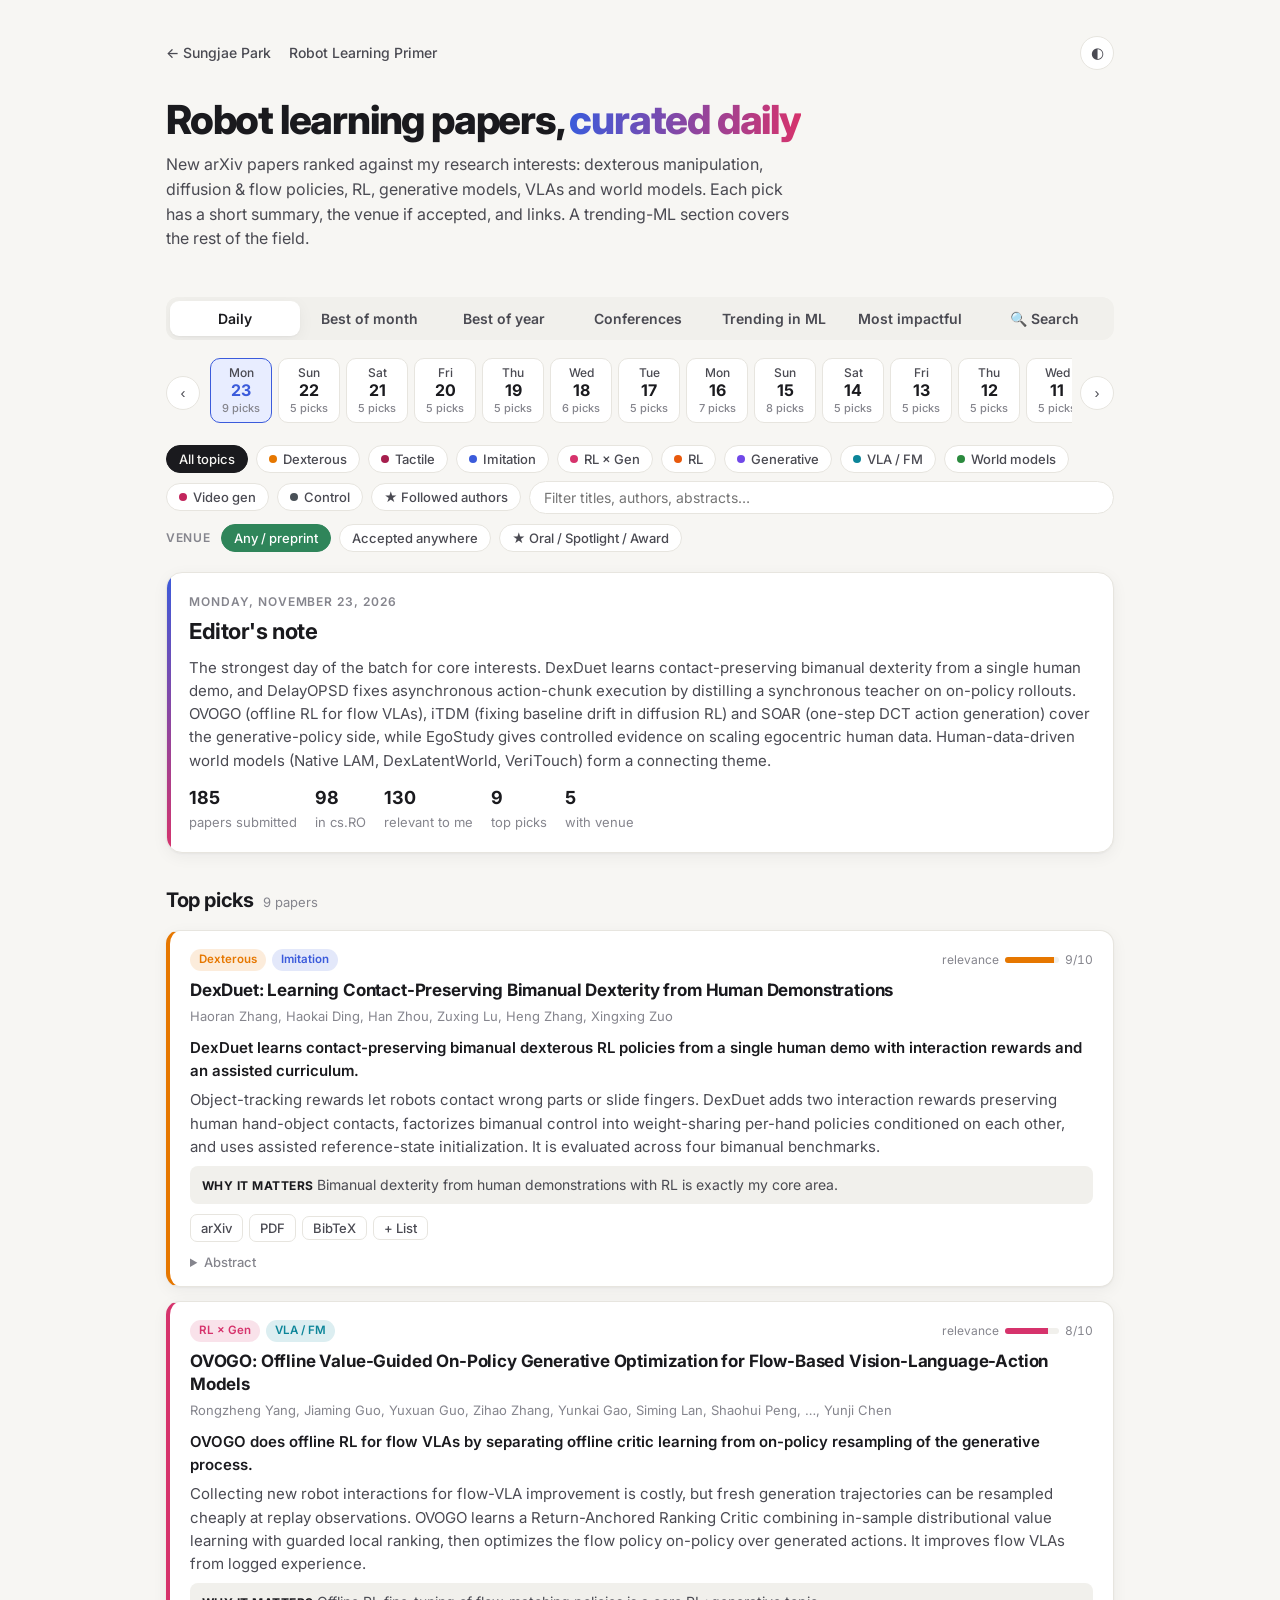
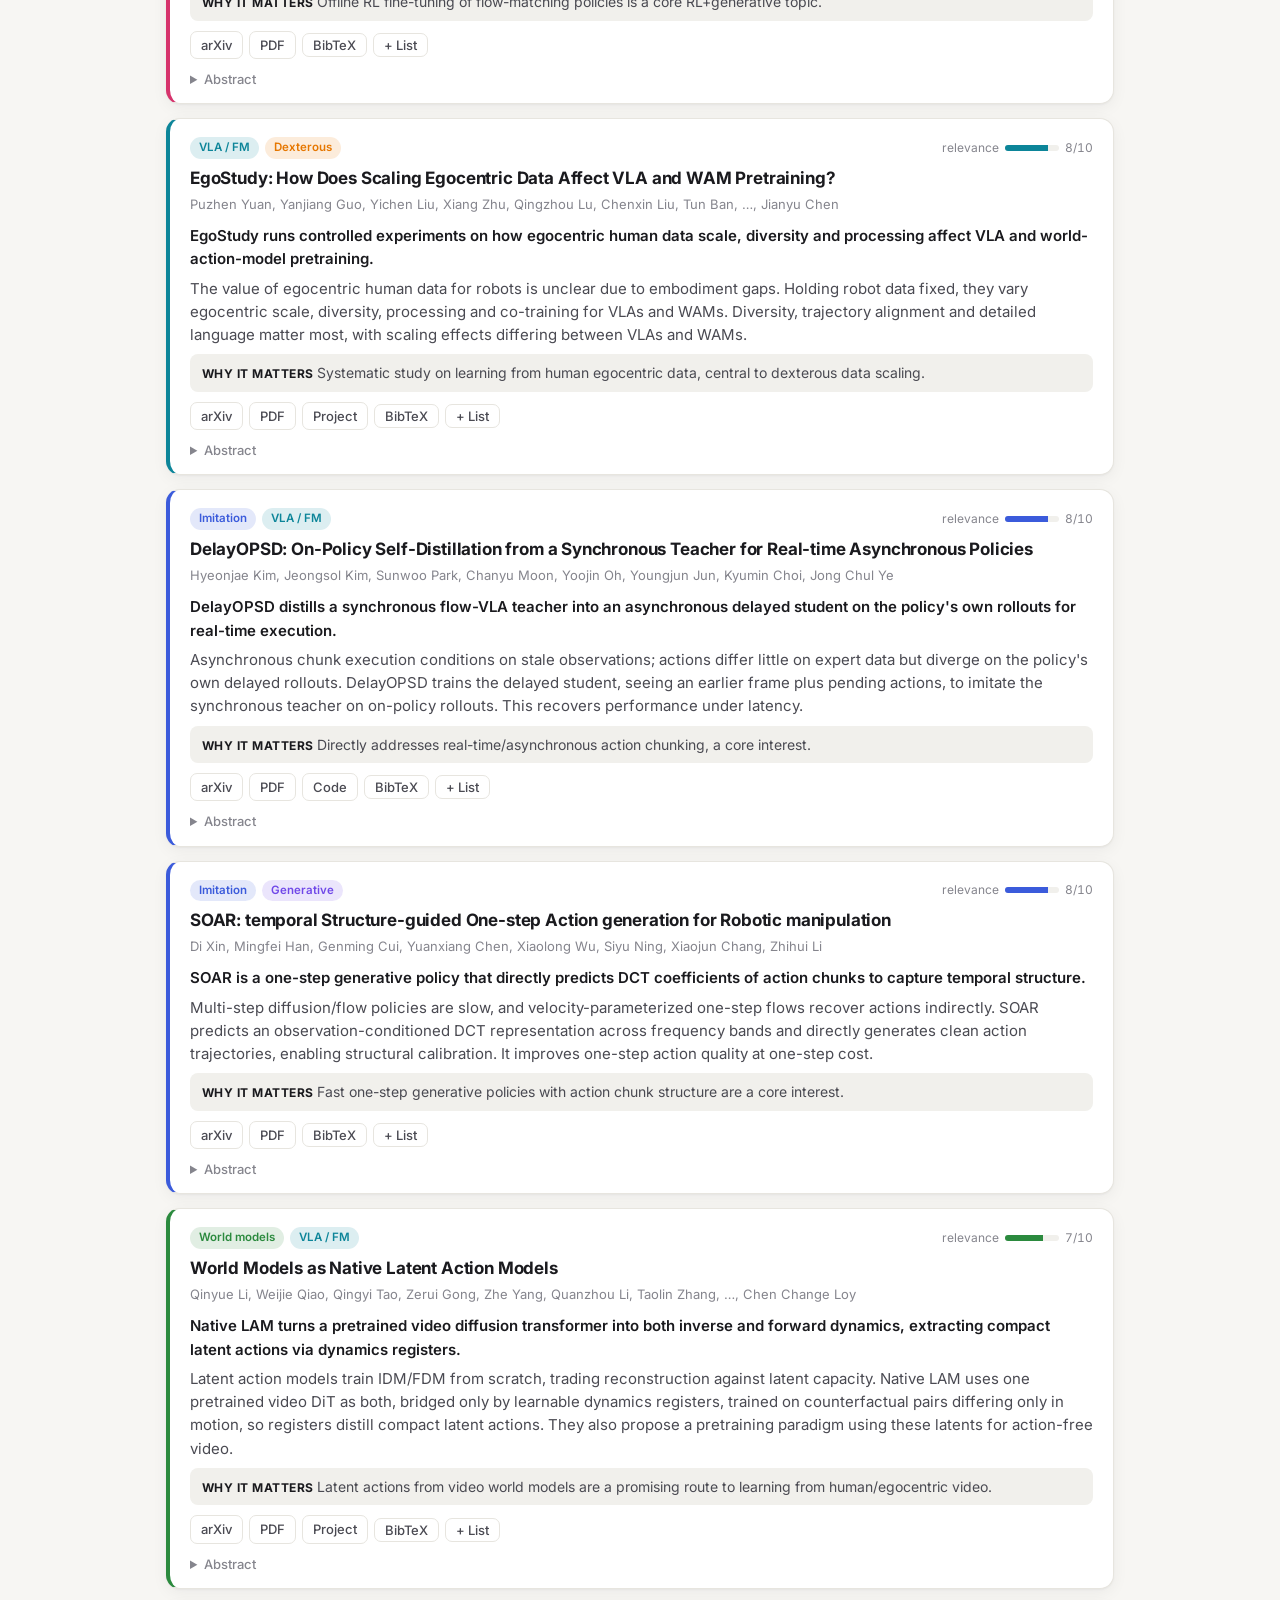
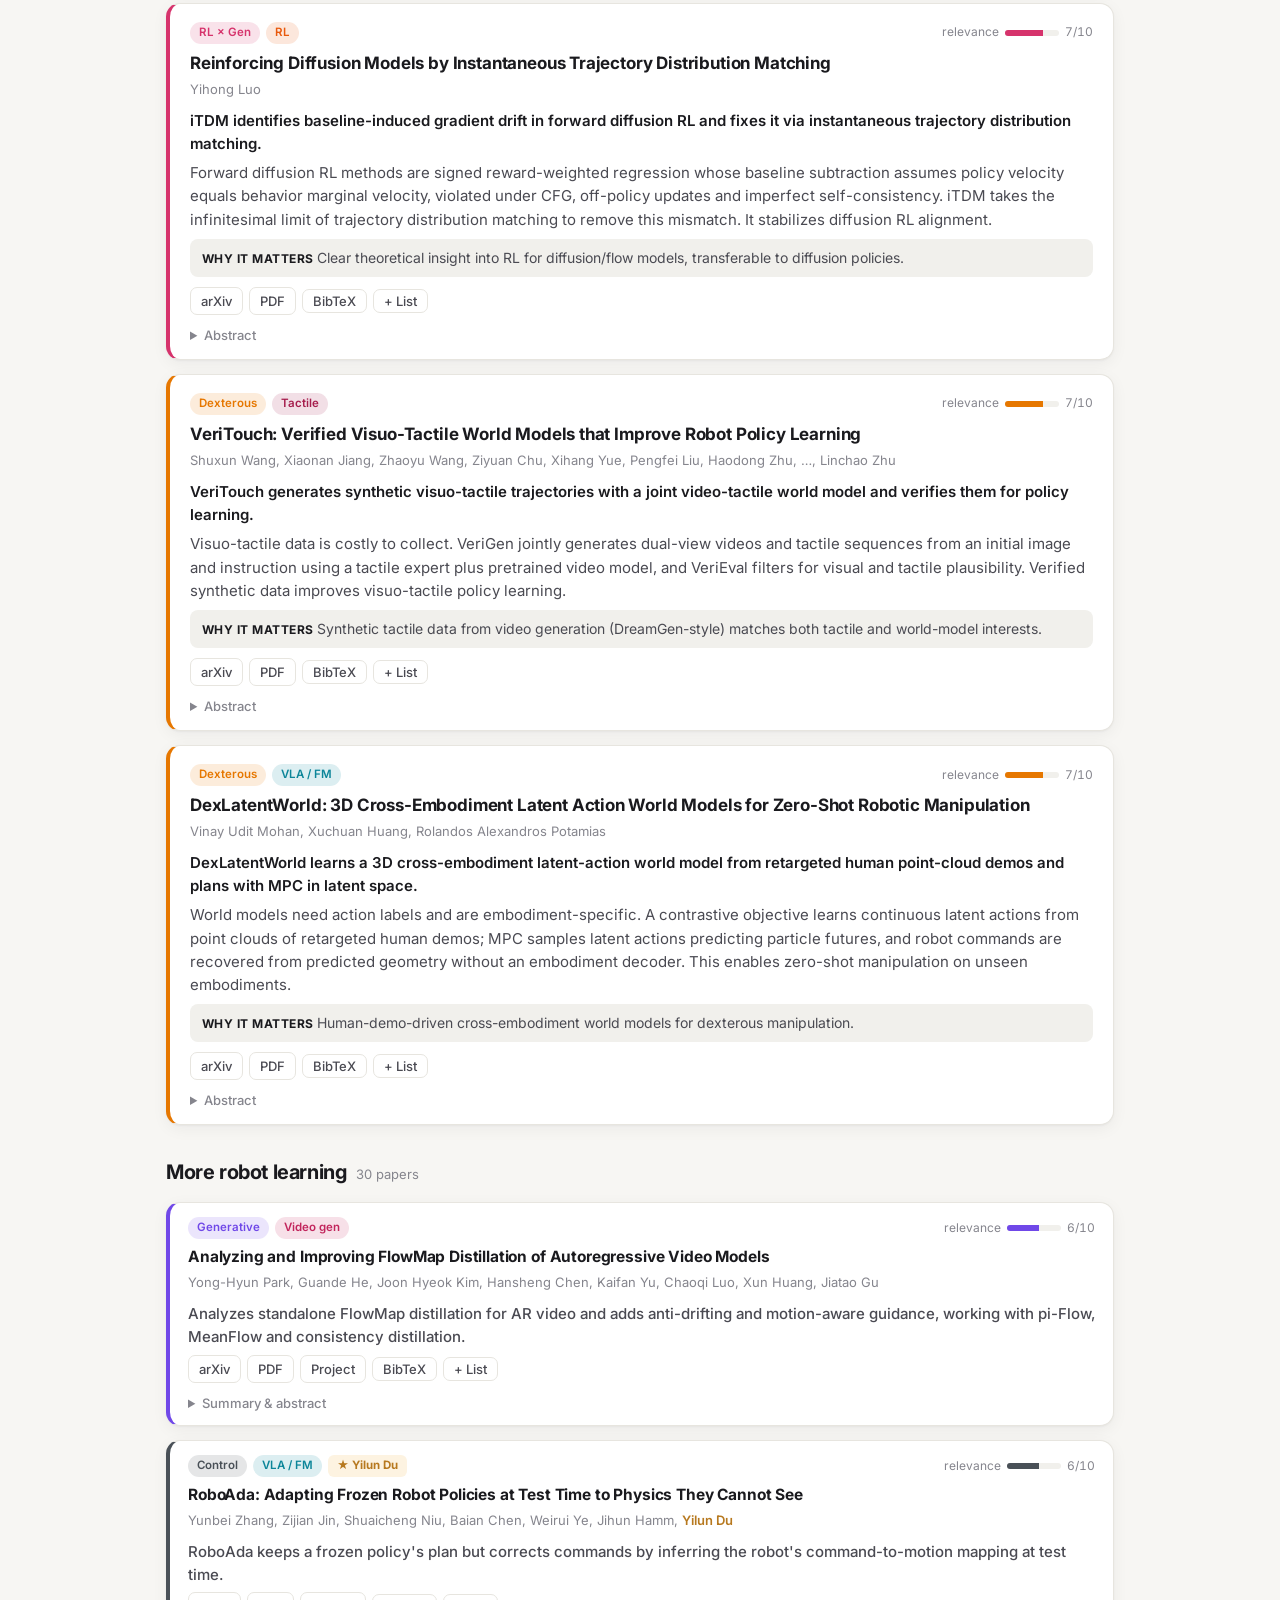
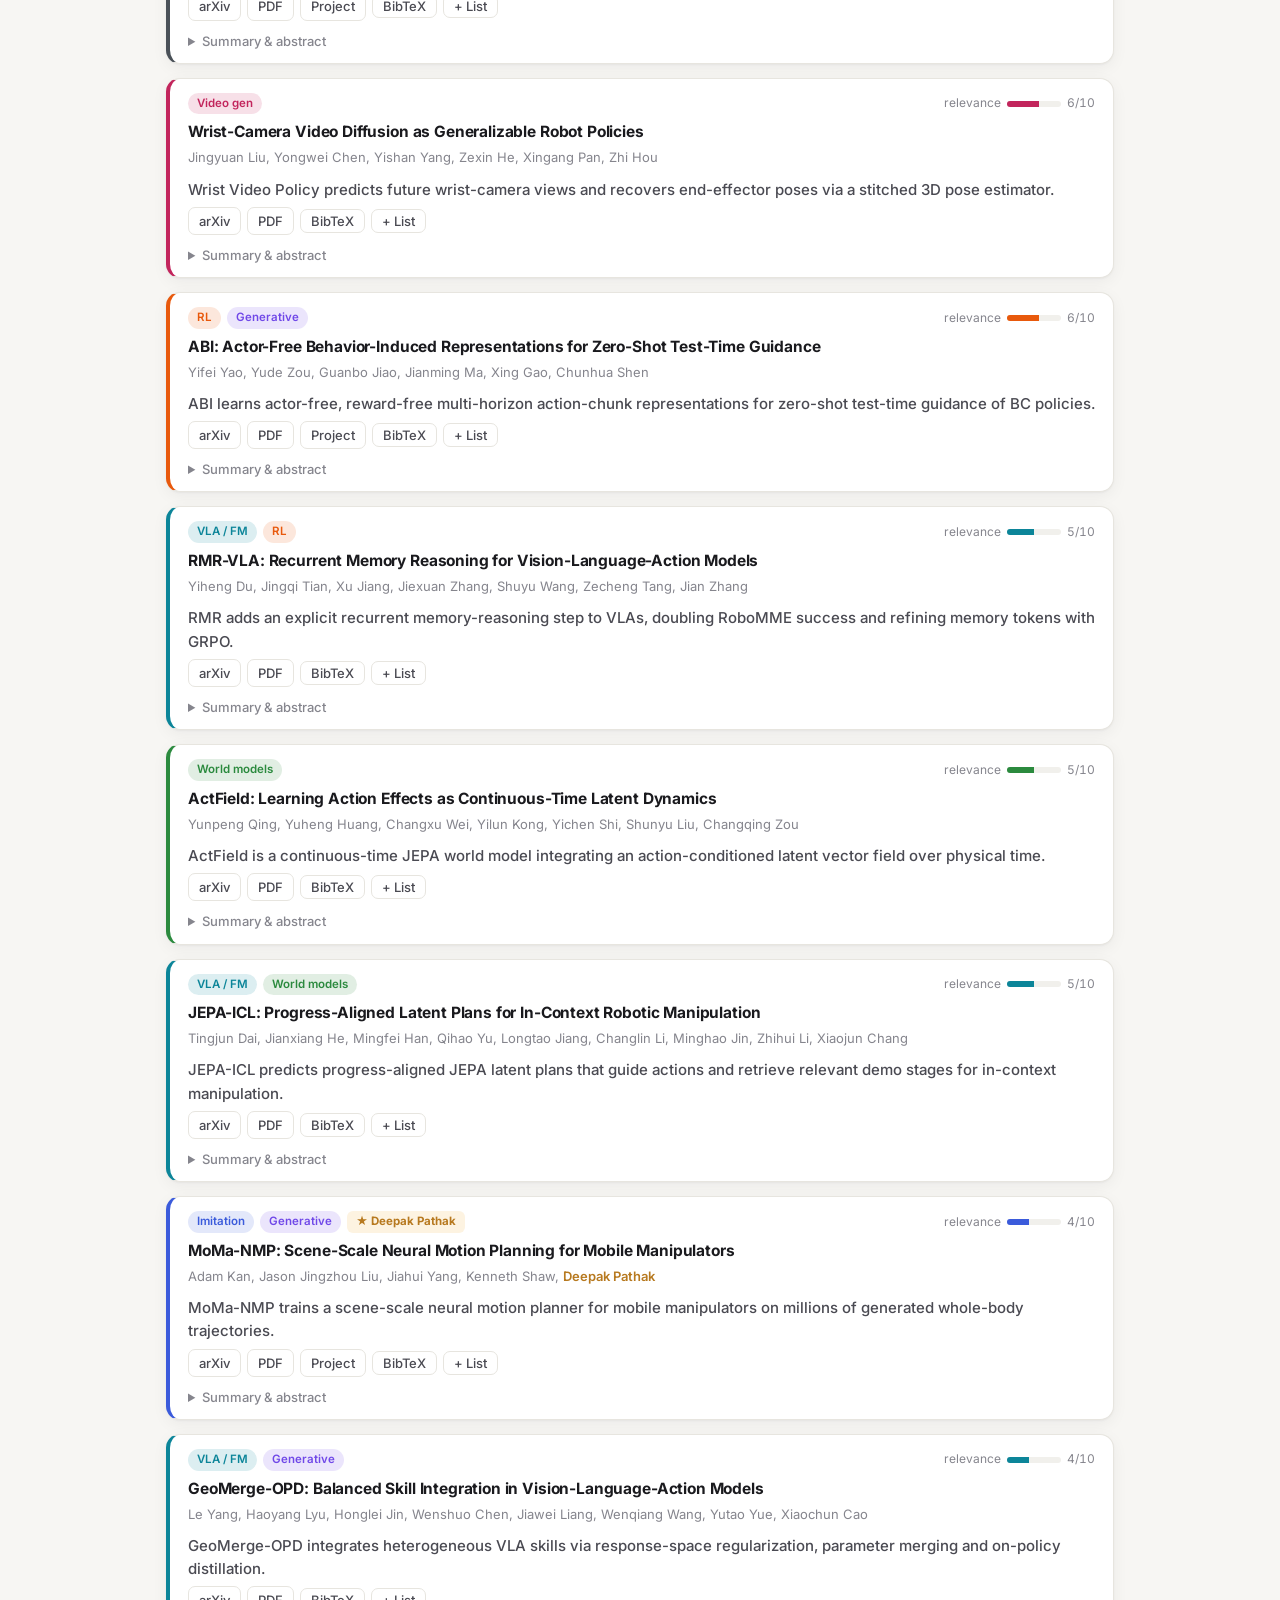
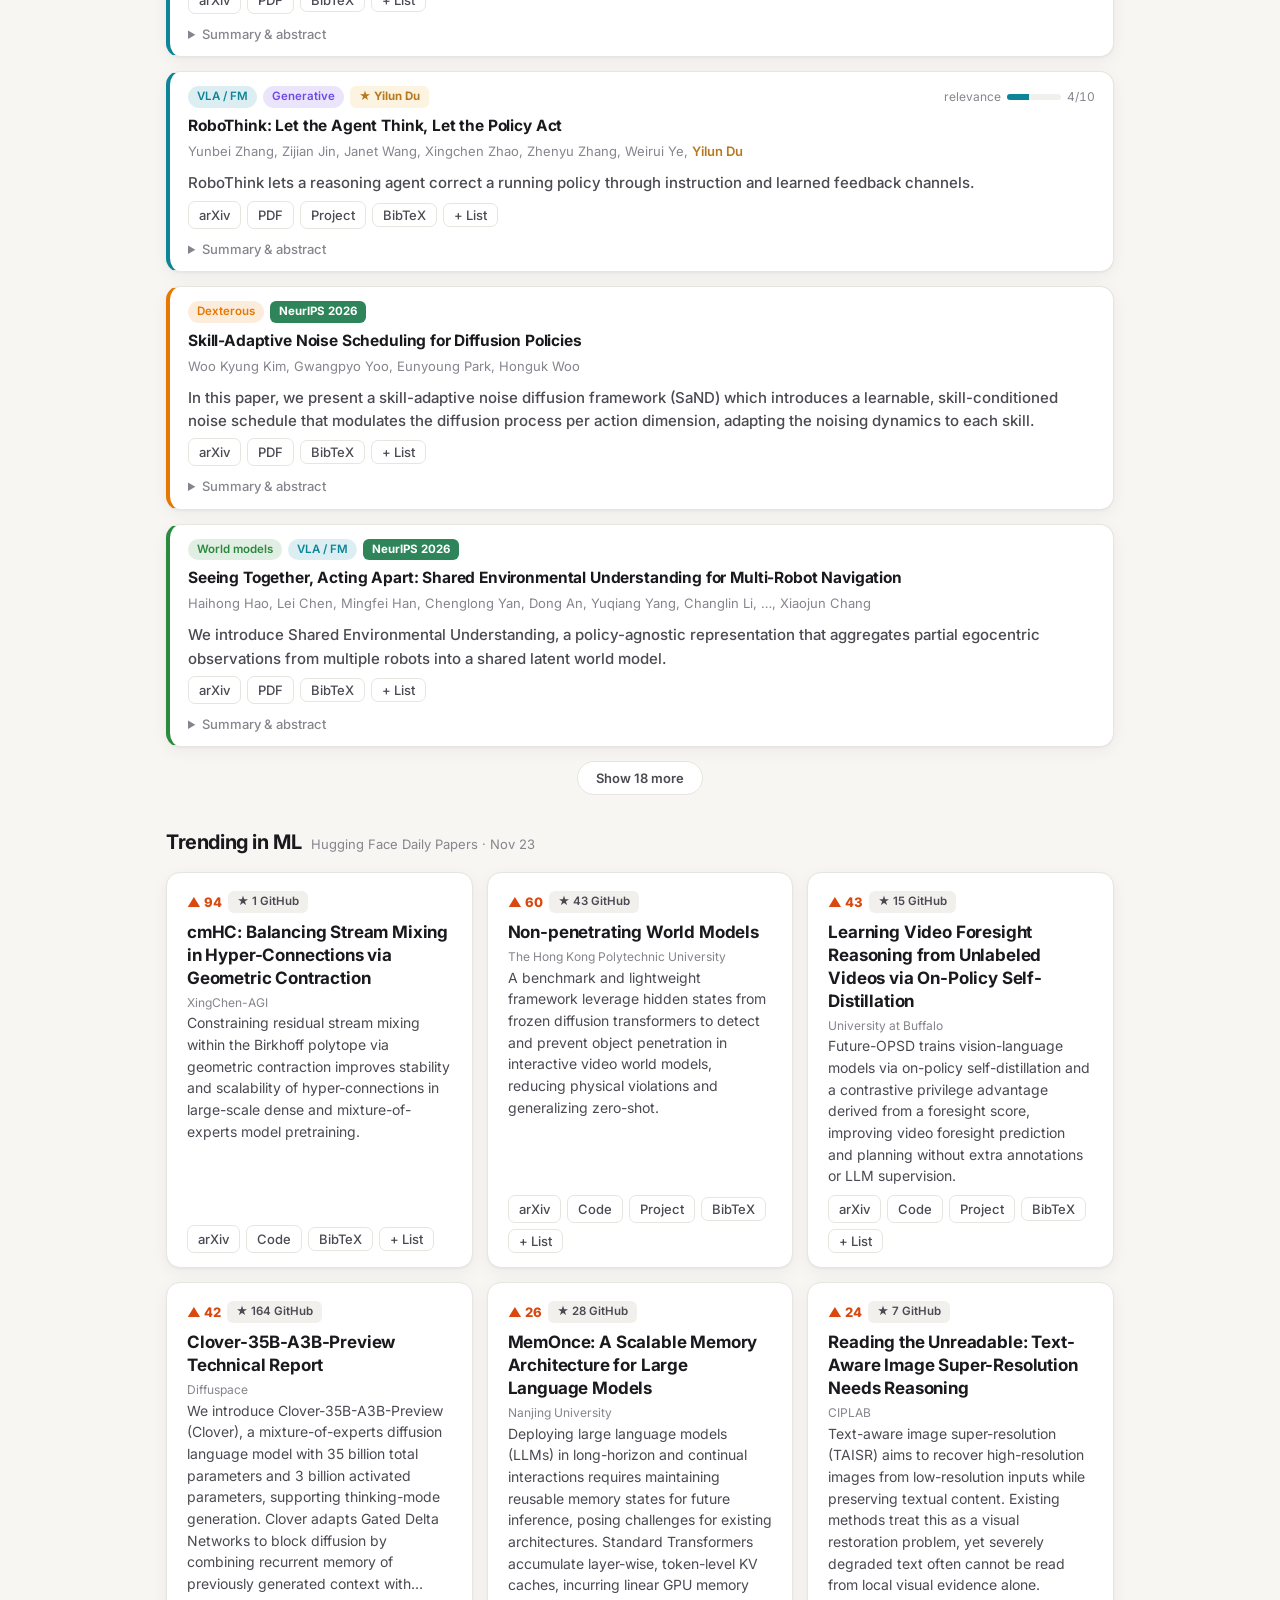
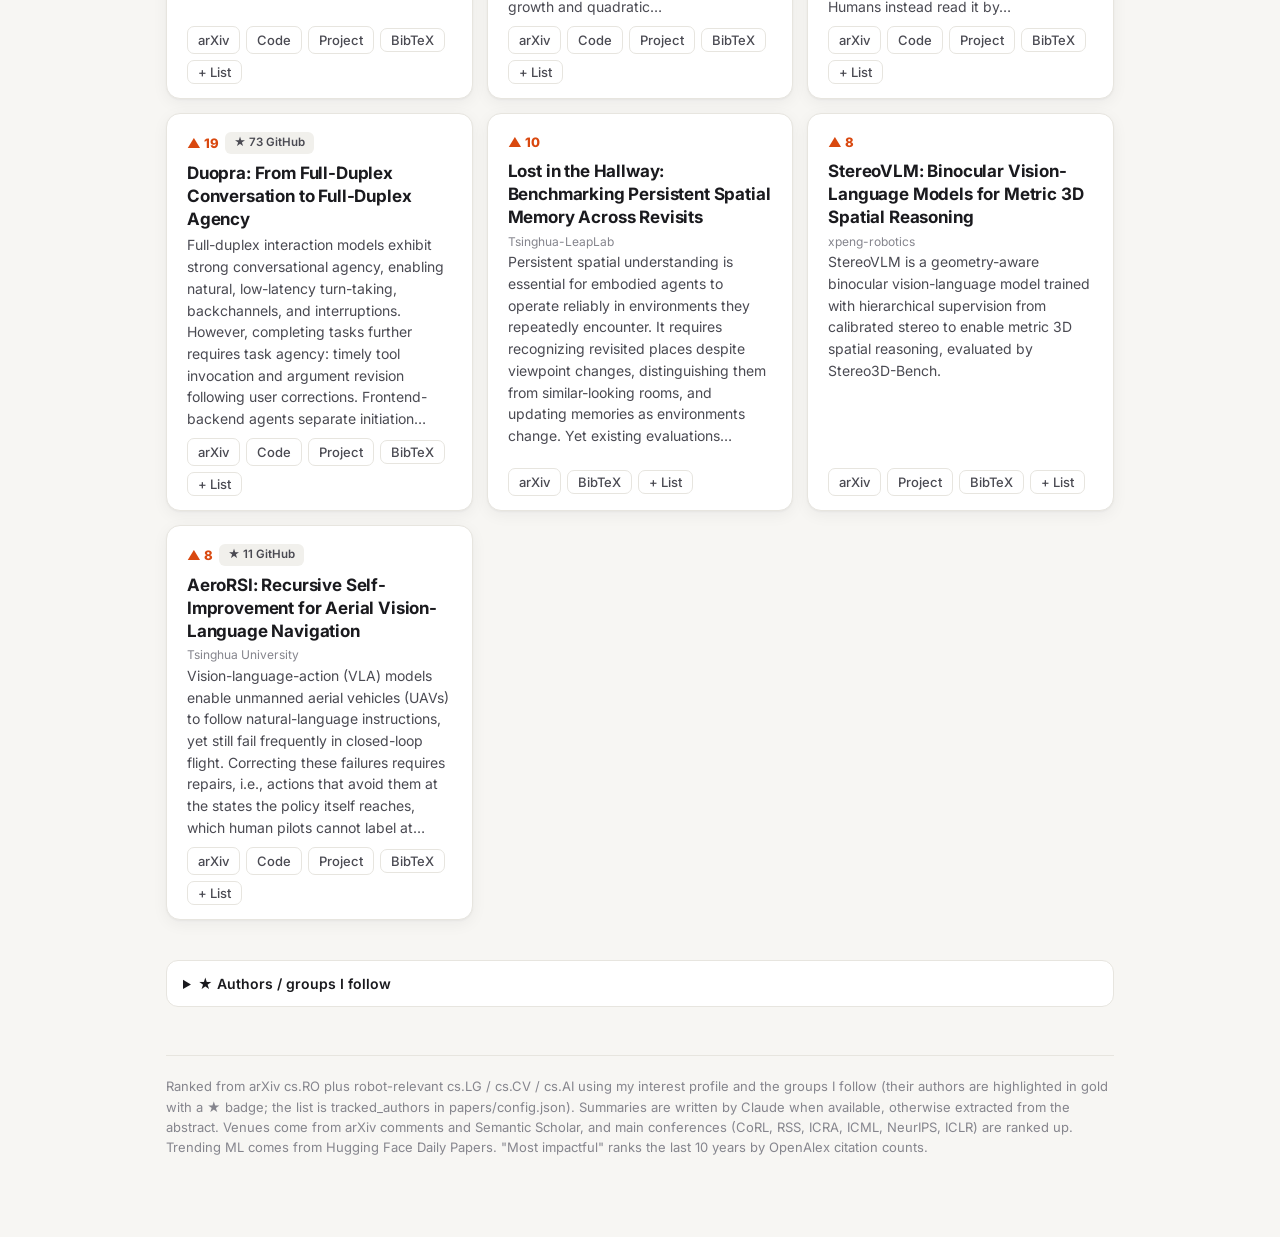
==== papers/index.html @ 8d89038a "Papers: Conferences tab (conference -> year, combinable oral/spotlight/award toggle), ICRA 2026 + IR" ====
<!DOCTYPE HTML>
<html lang="en">
<head>
  <meta charset="UTF-8">
  <meta name="viewport" content="width=device-width, initial-scale=1">
  <title>Robot Learning Papers</title>
  <meta name="description" content="Curated daily arXiv digest for robot learning: dexterous manipulation, imitation learning, RL, generative models, VLAs, world models — plus trending ML.">
  <link rel="icon" href="data:image/svg+xml,<svg xmlns=%22http://www.w3.org/2000/svg%22 viewBox=%220 0 100 100%22><text y=%22.9em%22 font-size=%2290%22>📰</text></svg>">
  <link rel="preconnect" href="https://fonts.googleapis.com">
  <link rel="preconnect" href="https://fonts.gstatic.com" crossorigin>
  <link href="https://fonts.googleapis.com/css2?family=Inter:wght@400;500;600;700;800&display=swap" rel="stylesheet">
  <style>
    :root {
      --bg: #f7f6f3; --surface: #ffffff; --surface-2: #f1f0ec; --fg: #1a1a1e; --fg-2: #4a4a52; --muted: #85858d;
      --line: #e7e5df; --accent: #3b5bdb; --accent-soft: #e8edff; --gold: #b7791f; --gold-soft: #fdf3e1;
      --green: #2f855a; --green-soft: #e3f4ea; --red: #d9480f; --shadow: 0 1px 2px rgba(20,20,30,.04), 0 4px 16px rgba(20,20,30,.05);
      --t-RL:#e8590c; --t-RLGen:#d6336c; --t-IL:#3b5bdb; --t-GenModel:#7048e8; --t-FM:#0c8599; --t-Video:#c2255c; --t-WM:#2b8a3e; --t-Dex:#e67700; --t-Tactile:#a61e4d; --t-Control:#495057; --t-Other:#868e96;
    }
    @media (prefers-color-scheme: dark) {
      :root:not([data-theme="light"]) {
        --bg: #111114; --surface: #1a1a1f; --surface-2: #232329; --fg: #ededf0; --fg-2: #bdbdc5; --muted: #8b8b95;
        --line: #2b2b33; --accent: #8ea4ff; --accent-soft: #1f2645; --gold: #f2b84b; --gold-soft: #2e2516;
        --green: #63c58f; --green-soft: #15291e; --red: #ff8a50; --shadow: 0 1px 2px rgba(0,0,0,.3), 0 4px 16px rgba(0,0,0,.25);
        --t-RL:#ff8c42; --t-RLGen:#f06595; --t-IL:#748ffc; --t-GenModel:#9775fa; --t-FM:#3bc9db; --t-Video:#f783ac; --t-WM:#69db7c; --t-Dex:#ffa94d; --t-Tactile:#faa2c1; --t-Control:#adb5bd; --t-Other:#adb5bd;
      }
    }
    :root[data-theme="dark"] {
      --bg: #111114; --surface: #1a1a1f; --surface-2: #232329; --fg: #ededf0; --fg-2: #bdbdc5; --muted: #8b8b95;
      --line: #2b2b33; --accent: #8ea4ff; --accent-soft: #1f2645; --gold: #f2b84b; --gold-soft: #2e2516;
      --green: #63c58f; --green-soft: #15291e; --red: #ff8a50; --shadow: 0 1px 2px rgba(0,0,0,.3), 0 4px 16px rgba(0,0,0,.25);
      --t-RL:#ff8c42; --t-RLGen:#f06595; --t-IL:#748ffc; --t-GenModel:#9775fa; --t-FM:#3bc9db; --t-Video:#f783ac; --t-WM:#69db7c; --t-Dex:#ffa94d; --t-Tactile:#faa2c1; --t-Control:#adb5bd; --t-Other:#adb5bd;
    }
    * { box-sizing: border-box; }
    html { -webkit-text-size-adjust: 100%; }
    body { margin: 0; background: var(--bg); color: var(--fg); font: 15px/1.55 Inter, system-ui, -apple-system, Segoe UI, sans-serif; }
    a { color: var(--accent); text-decoration: none; }
    a:hover { text-decoration: underline; }
    .page { max-width: 980px; margin: 0 auto; padding: 0 16px 80px; }

    header.hero { padding: 36px 0 20px; }
    .topnav { display: flex; align-items: center; gap: 18px; font-size: 14px; margin-bottom: 28px; }
    .topnav a { color: var(--fg-2); font-weight: 500; }
    .topnav .spacer { flex: 1; }
    .icon-btn { border: 1px solid var(--line); background: var(--surface); color: var(--fg-2); border-radius: 999px; width: 34px; height: 34px; cursor: pointer; font-size: 15px; }
    h1 { font-size: clamp(28px, 5vw, 40px); line-height: 1.1; letter-spacing: -0.03em; margin: 0 0 10px; font-weight: 800; }
    h1 span { background: linear-gradient(90deg, var(--accent), var(--t-RLGen)); -webkit-background-clip: text; background-clip: text; color: transparent; }
    .lede { color: var(--fg-2); max-width: 640px; margin: 0; font-size: 16px; }

    .tabs { display: flex; gap: 4px; background: var(--surface-2); padding: 4px; border-radius: 12px; margin: 26px 0 16px; overflow-x: auto; scrollbar-width: none; }
    .tab { flex: 1; white-space: nowrap; border: 0; background: transparent; color: var(--fg-2); font: 600 14px Inter, sans-serif; padding: 9px 14px; border-radius: 9px; cursor: pointer; }
    .tab.on { background: var(--surface); color: var(--fg); box-shadow: var(--shadow); }

    .datebar { display: flex; align-items: center; gap: 8px; margin-bottom: 16px; }
    .dates { display: flex; gap: 6px; overflow-x: auto; scroll-behavior: smooth; scrollbar-width: thin; padding: 2px 2px 6px; flex: 1; }
    .date { flex: none; border: 1px solid var(--line); background: var(--surface); color: var(--fg-2); border-radius: 10px; padding: 6px 10px; min-width: 62px; text-align: center; cursor: pointer; font: 500 12px Inter, sans-serif; line-height: 1.25; }
    .date b { display: block; font-size: 16px; color: var(--fg); font-weight: 700; }
    .date i { font-style: normal; color: var(--muted); font-size: 11px; }
    .date.on { border-color: var(--accent); background: var(--accent-soft); }
    .date.on b { color: var(--accent); }

    .filters { display: flex; flex-wrap: wrap; gap: 8px; align-items: center; margin-bottom: 20px; }
    .chip { border: 1px solid var(--line); background: var(--surface); color: var(--fg-2); border-radius: 999px; padding: 5px 12px; font: 500 13px Inter, sans-serif; cursor: pointer; display: inline-flex; align-items: center; gap: 6px; }
    .chip .dot { width: 8px; height: 8px; border-radius: 50%; background: var(--c); }
    .chip.on { background: var(--fg); color: var(--bg); border-color: var(--fg); }
    .search { flex: 1 1 200px; min-width: 0; border: 1px solid var(--line); background: var(--surface); color: var(--fg); border-radius: 999px; padding: 7px 14px; font: 14px Inter, sans-serif; }
    #filters { display: block; }
    .badge.honor { background: var(--gold-soft); color: var(--gold); }
    .chip.conf.on { background: var(--green); border-color: var(--green); color: var(--surface); }
    .filters .lbl { font-size: 12px; font-weight: 600; text-transform: uppercase; letter-spacing: .06em; color: var(--muted); margin-right: 2px; }
    .sform { background: var(--surface); border: 1px solid var(--line); border-radius: 16px; padding: 18px 20px; box-shadow: var(--shadow); margin-bottom: 22px; }
    .sform .qrow { display: flex; gap: 8px; margin-bottom: 14px; }
    .sform .qrow input { flex: 1; min-width: 0; border: 1px solid var(--line); background: var(--bg); color: var(--fg); border-radius: 12px; padding: 11px 14px; font: 16px Inter, sans-serif; }
    .sform .qrow button, .go { border: 0; background: var(--accent); color: #fff; border-radius: 12px; padding: 0 18px; font: 600 14px Inter, sans-serif; cursor: pointer; }
    .sform .filters { margin-bottom: 10px; }
    .sform select, .sform .yr { border: 1px solid var(--line); background: var(--bg); color: var(--fg); border-radius: 8px; padding: 5px 8px; font: 13px Inter, sans-serif; }
    .sform .yr { width: 74px; }
    .ext { display: flex; flex-wrap: wrap; gap: 6px; align-items: center; font-size: 13px; color: var(--muted); margin-top: 4px; }
    .ext a { border: 1px solid var(--line); border-radius: 7px; padding: 3px 10px; color: var(--fg-2); font-weight: 500; }
    .note { color: var(--muted); font-size: 13px; margin: -6px 0 14px; }
    .links .lk { border: 1px solid var(--line); border-radius: 7px; padding: 3px 10px; color: var(--fg-2); font: 500 13px Inter, sans-serif; background: none; cursor: pointer; }
    .links .lk:hover { border-color: var(--accent); color: var(--accent); }
    .links .lk.in { background: var(--accent); border-color: var(--accent); color: #fff; }
    .bibbar { position: fixed; left: 50%; bottom: 16px; transform: translateX(-50%); z-index: 50; display: flex; flex-wrap: wrap; gap: 8px; align-items: center; justify-content: center;
      background: var(--fg); color: var(--bg); border-radius: 14px; padding: 10px 14px; box-shadow: 0 8px 30px rgba(0,0,0,.25); font-size: 14px; max-width: calc(100vw - 32px); }
    .bibbar button { border: 0; border-radius: 8px; padding: 6px 12px; font: 600 13px Inter, sans-serif; cursor: pointer; background: var(--bg); color: var(--fg); }
    .bibbar button.ghost { background: transparent; color: var(--bg); text-decoration: underline; }
    .toast { position: fixed; left: 50%; top: 20px; transform: translateX(-50%); z-index: 60; background: var(--green); color: #fff; padding: 8px 16px; border-radius: 10px; font: 600 14px Inter, sans-serif; box-shadow: var(--shadow); }
    .follow-list { margin-top: 40px; background: var(--surface); border: 1px solid var(--line); border-radius: 12px; padding: 12px 16px; }
    .follow-list summary { font-weight: 600; color: var(--fg); font-size: 14px; }
    .follow-list #followers { display: flex; flex-wrap: wrap; gap: 6px; }
    .follow-list #followers span { background: var(--gold-soft); color: var(--gold); border-radius: 999px; padding: 2px 10px; font-size: 13px; font-weight: 600; }
    .toggle { display: inline-flex; gap: 6px; align-items: center; font-size: 13px; color: var(--fg-2); cursor: pointer; user-select: none; }

    .overview { background: var(--surface); border: 1px solid var(--line); border-radius: 16px; padding: 20px 22px; box-shadow: var(--shadow); margin-bottom: 28px; position: relative; overflow: hidden; }
    .overview::before { content: ""; position: absolute; inset: 0 auto 0 0; width: 4px; background: linear-gradient(var(--accent), var(--t-RLGen)); }
    .overview .kicker { font-size: 12px; text-transform: uppercase; letter-spacing: .08em; color: var(--muted); font-weight: 600; }
    .overview h2 { margin: 2px 0 8px; font-size: 22px; letter-spacing: -0.02em; }
    .overview p { margin: 0 0 12px; color: var(--fg-2); }
    .stats { display: flex; flex-wrap: wrap; gap: 18px; font-size: 13px; color: var(--muted); }
    .stats b { color: var(--fg); font-size: 18px; display: block; font-weight: 700; }

    .section-h { display: flex; align-items: baseline; gap: 10px; margin: 32px 0 14px; }
    .section-h h2 { margin: 0; font-size: 20px; letter-spacing: -0.02em; }
    .section-h span { color: var(--muted); font-size: 13px; }

    .card { background: var(--surface); border: 1px solid var(--line); border-radius: 14px; padding: 18px 20px 14px; margin-bottom: 14px; box-shadow: var(--shadow); position: relative; border-left: 4px solid var(--tc, var(--line)); }
    .card.followed { background: linear-gradient(0deg, var(--surface), var(--surface)) padding-box; }
    .meta-row { display: flex; flex-wrap: wrap; gap: 6px; align-items: center; margin-bottom: 8px; }
    .pill { font-size: 11.5px; font-weight: 600; padding: 2px 9px; border-radius: 999px; background: color-mix(in srgb, var(--c) 14%, transparent); color: var(--c); }
    .badge { font-size: 11.5px; font-weight: 700; padding: 2px 9px; border-radius: 6px; }
    .badge.venue { background: var(--green-soft); color: var(--green); max-width: 100%; overflow: hidden; text-overflow: ellipsis; white-space: nowrap; }
    .badge.venue.main { background: var(--green); color: var(--surface); }
    .badge.follow { background: var(--gold-soft); color: var(--gold); }
    .badge.cite { background: var(--surface-2); color: var(--fg-2); font-weight: 600; }
    .badge.hot { background: color-mix(in srgb, var(--red) 14%, transparent); color: var(--red); }
    .rel { margin-left: auto; display: inline-flex; align-items: center; gap: 6px; font-size: 12px; color: var(--muted); font-variant-numeric: tabular-nums; }
    .bar { width: 54px; height: 6px; border-radius: 3px; background: var(--surface-2); overflow: hidden; }
    .bar i { display: block; height: 100%; background: var(--tc, var(--accent)); }
    .card h3 { margin: 0 0 4px; font-size: 17px; line-height: 1.35; letter-spacing: -0.01em; font-weight: 700; }
    .card h3 a { color: var(--fg); }
    .authors { color: var(--muted); font-size: 13px; margin: 0 0 10px; }
    .authors b { color: var(--gold); font-weight: 600; }
    .tldr { font-weight: 600; margin: 0 0 6px; color: var(--fg); }
    .summary { margin: 0 0 8px; color: var(--fg-2); }
    .why { margin: 0 0 10px; font-size: 14px; color: var(--fg-2); padding: 8px 12px; background: var(--surface-2); border-radius: 8px; }
    .why::before { content: "Why it matters  "; font-weight: 700; color: var(--fg); font-size: 12px; text-transform: uppercase; letter-spacing: .04em; }
    .links { display: flex; flex-wrap: wrap; gap: 6px; align-items: center; font-size: 13px; }
    .links a { border: 1px solid var(--line); border-radius: 7px; padding: 3px 10px; color: var(--fg-2); font-weight: 500; }
    .links a:hover { border-color: var(--accent); color: var(--accent); text-decoration: none; }
    .links .day { color: var(--muted); margin-left: auto; font-size: 12px; }
    details { margin-top: 10px; }
    summary { cursor: pointer; color: var(--muted); font-size: 13px; font-weight: 500; }
    details p { color: var(--fg-2); font-size: 14px; margin: 8px 0 0; }

    .compact .card { padding: 14px 18px 12px; }
    .compact .card h3 { font-size: 15.5px; }
    .compact .tldr { font-weight: 500; color: var(--fg-2); }

    .grid { display: grid; grid-template-columns: repeat(auto-fill, minmax(280px, 1fr)); gap: 14px; }
    .grid .card { margin: 0; border-left-width: 1px; display: flex; flex-direction: column; }
    .grid .card .summary { flex: 1; font-size: 14px; }
    .up { font-weight: 800; color: var(--red); font-size: 13px; }
    .org { color: var(--muted); font-size: 12px; }

    .empty { color: var(--muted); padding: 30px 0; text-align: center; }
    .more { display: block; margin: 6px auto 0; border: 1px solid var(--line); background: var(--surface); color: var(--fg-2); border-radius: 999px; padding: 8px 18px; font: 600 13px Inter, sans-serif; cursor: pointer; }
    footer { margin-top: 48px; padding-top: 20px; border-top: 1px solid var(--line); color: var(--muted); font-size: 13px; }
    @media (max-width: 600px) {
      .card { padding: 14px 14px 12px; }
      .rel { margin-left: 0; width: 100%; }
      .links .day { margin-left: 0; width: 100%; }
    }
  </style>
</head>
<body>
<div class="page">
  <header class="hero">
    <nav class="topnav">
      <a href="../">← Sungjae Park</a>
      <a href="../tutorial/">Robot Learning Primer</a>
      <span class="spacer"></span>
      <button class="icon-btn" id="theme" title="Toggle theme" aria-label="Toggle theme">◐</button>
    </nav>
    <h1>Robot learning papers, <span>curated daily</span></h1>
    <p class="lede">New arXiv papers ranked against my research interests: dexterous manipulation, diffusion &amp; flow policies, RL, generative models, VLAs and world models. Each pick has a short summary, the venue if accepted, and links. A trending-ML section covers the rest of the field.</p>
  </header>

  <div class="tabs" role="tablist">
    <button class="tab on" data-view="daily">Daily</button>
    <button class="tab" data-view="month">Best of month</button>
    <button class="tab" data-view="year">Best of year</button>
    <button class="tab" data-view="conf">Conferences</button>
    <button class="tab" data-view="ml">Trending in ML</button>
    <button class="tab" data-view="impact">Most impactful</button>
    <button class="tab" data-view="search">🔍 Search</button>
  </div>

  <div class="datebar" id="datebar">
    <button class="icon-btn" id="prev" aria-label="Older">‹</button>
    <div class="dates" id="dates"></div>
    <button class="icon-btn" id="next" aria-label="Newer">›</button>
  </div>

  <div class="filters" id="filters"></div>
  <div id="content"><p class="empty">Loading…</p></div>

  <details class="follow-list" id="followlist"><summary>★ Authors / groups I follow</summary><p id="followers">Loading…</p>
    <p class="note" style="margin:6px 0 0">Papers with any of these authors get a gold ★ badge and rank higher. The list lives in <code>papers/config.json</code> → <code>tracked_authors</code>.</p></details>
  <footer>
    Ranked from arXiv cs.RO plus robot-relevant cs.LG / cs.CV / cs.AI using my interest profile and the groups I follow (their authors are highlighted in gold with a ★ badge; the list is tracked_authors in papers/config.json). Summaries are written by Claude when available, otherwise extracted from the abstract. Venues come from arXiv comments and Semantic Scholar, and main conferences (CoRL, RSS, ICRA, ICML, NeurIPS, ICLR) are ranked up. Trending ML comes from Hugging Face Daily Papers. "Most impactful" ranks the last 10 years by OpenAlex citation counts.
  </footer>
</div>

<script>
const TOPICS = {Dex:"Dexterous", Tactile:"Tactile", IL:"Imitation", RLGen:"RL × Gen", RL:"RL", GenModel:"Generative", FM:"VLA / FM", WM:"World models", Video:"Video gen", Control:"Control"};
const MAIN = ["CoRL","RSS","ICRA","ICML","NeurIPS","ICLR"];
// conferences offered as buttons; s2 = Semantic Scholar venue names, rx = matcher for raw venue strings
const CONF = {
  CoRL: {s2: "Conference on Robot Learning,CoRL", rx: /conference on robot learning|\bcorl\b/i},
  RSS: {s2: "Robotics: Science and Systems,RSS", rx: /robotics: science and systems|\brss\b/i},
  ICRA: {s2: "IEEE International Conference on Robotics and Automation,ICRA", rx: /international conference on robotics and automation|\bicra\b/i},
  ICML: {s2: "International Conference on Machine Learning,ICML", rx: /international conference on machine learning|\bicml\b/i},
  NeurIPS: {s2: "Neural Information Processing Systems,NeurIPS", rx: /neural information processing systems|\bneurips\b|\bnips\b/i},
  ICLR: {s2: "International Conference on Learning Representations,ICLR", rx: /learning representations|\biclr\b/i},
  IROS: {s2: "IEEE/RJS International Conference on Intelligent RObots and Systems,IROS", rx: /intelligent robots and systems|\biros\b/i},
  CVPR: {s2: "Computer Vision and Pattern Recognition,CVPR", rx: /computer vision and pattern recognition|\bcvpr\b/i},
};
const SHORTV = [[/robotics and automation letters|\bra-l\b/i, "RA-L"], [/transactions on robotics/i, "T-RO"], [/science robotics/i, "Science Robotics"],
  [/international journal of robotics research/i, "IJRR"], [/international conference on computer vision|\biccv\b/i, "ICCV"], [/european conference on computer vision|\beccv\b/i, "ECCV"],
  [/transactions on machine learning research/i, "TMLR"], [/journal of machine learning research/i, "JMLR"], [/^arxiv/i, ""]];
function shortVenue(name) {
  if (!name) return "";
  for (const [k, c] of Object.entries(CONF)) if (c.rx.test(name)) return k;
  for (const [rx, k] of SHORTV) if (rx.test(name)) return k;
  return name.length > 40 ? name.slice(0, 38) + "…" : name;
}
const IMPACT_TOPICS = {ML: "ML foundations", GenModel: "Generative", IL: "Imitation", Dex: "Dexterous", Tactile: "Tactile", RL: "RL", RLGen: "RL × Gen", FM: "VLA / FM", WM: "World models", Video: "Video gen", Control: "Control"};
const state = { impactTopic: "ML", impactSort: "citations", impact: null, view: "daily", index: [], cur: 0, day: null, best: null, topic: "all", q: "", venue: "all", showAll: false,
  search: {q: "", confs: [], arxiv: false, from: "", to: "", sort: "relevance"}, allPapers: null, sres: null,
  conf: {}, confYear: "all", confN: 25, bestYear: null, yearN: 40 };
const ARCHIVE = ["CoRL", "RSS", "ICRA", "IROS", "ICLR", "ICML", "NeurIPS"];
const $ = id => document.getElementById(id);
const esc = s => String(s ?? "").replace(/[&<>"']/g, c => ({"&":"&amp;","<":"&lt;",">":"&gt;",'"':"&quot;","'":"&#39;"}[c]));
const tc = t => `var(--t-${TOPICS[t] ? t : "Other"})`;

// theme
(() => {
  let t = null; try { t = localStorage.getItem("theme"); } catch (e) {}
  if (t) document.documentElement.dataset.theme = t;
  $("theme").onclick = () => {
    const dark = document.documentElement.dataset.theme ? document.documentElement.dataset.theme === "dark" : matchMedia("(prefers-color-scheme: dark)").matches;
    const next = dark ? "light" : "dark";
    document.documentElement.dataset.theme = next;
    try { localStorage.setItem("theme", next); } catch (e) {}
  };
})();

function authors(p) {
  const tr = new Set(p.tracked_authors || []);
  const a = p.authors || [];
  const list = a.length > 9 ? [...a.slice(0, 7), "…", a.at(-1)] : a;
  return list.map(x => tr.has(x) ? `<b>${esc(x)}</b>` : esc(x)).join(", ");
}

function venueBadge(v) {
  if (!v) return "";
  const main = MAIN.includes(v.split(" ")[0]) && !v.includes("Workshop");
  const m = v.match(/\s*\(([^)]+)\)\s*$/), base = m ? v.slice(0, m.index) : v;
  return `<span class="badge venue ${main ? "main" : ""}" title="Accepted venue">${esc(base)}</span>` +
    (m ? `<span class="badge honor" title="Presentation / award">${/award|paper/i.test(m[1]) ? "🏆" : "★"} ${esc(m[1])}</span>` : "");
}

function card(p, opts = {}) {
  const t = (p.topics || [])[0];
  const pills = (p.topics || []).slice(0, 2).map(x => `<span class="pill" style="--c:${tc(x)}">${esc(TOPICS[x] || x)}</span>`).join("");
  const rel = p.relevance != null ? `<span class="rel" title="Relevance to my interests">relevance <span class="bar"><i style="width:${p.relevance * 10}%"></i></span> ${p.relevance}/10</span>` : "";
  const follow = p.tracked_authors?.length ? `<span class="badge follow" title="Author from a group I follow (papers/config.json → tracked_authors)">★ ${esc(p.tracked_authors.slice(0, 2).join(", "))}${p.tracked_authors.length > 2 ? " +" + (p.tracked_authors.length - 2) : ""}</span>` : "";
  const cite = p.citations ? `<span class="badge cite">${p.citations} citations</span>` : "";
  const sumText = p.summary && p.summary !== p.tldr ? p.summary : "";
  return `<article class="card" style="--tc:${tc(t)}">
    <div class="meta-row">${pills}${venueBadge(p.venue)}${follow}${cite}${rel}</div>
    <h3><a href="${esc(p.url)}" target="_blank" rel="noopener">${esc(p.title)}</a></h3>
    <p class="authors">${authors(p)}</p>
    ${p.tldr ? `<p class="tldr">${esc(p.tldr)}</p>` : ""}
    ${!opts.compact && sumText ? `<p class="summary">${esc(sumText)}</p>` : ""}
    ${!opts.compact && p.why ? `<p class="why">${esc(p.why)}</p>` : ""}
    <div class="links">
      <a href="${esc(p.url)}" target="_blank" rel="noopener">${/arxiv\.org/.test(p.url) ? "arXiv" : /openreview/.test(p.url) ? "OpenReview" : "Paper"}</a>
      ${p.pdf ? `<a href="${esc(p.pdf)}" target="_blank" rel="noopener">PDF</a>` : ""}
      ${p.arxiv && !/arxiv\.org/.test(p.url) ? `<a href="https://arxiv.org/abs/${esc(p.arxiv)}" target="_blank" rel="noopener">arXiv</a>` : ""}
      ${p.site ? `<a href="${esc(p.site)}" target="_blank" rel="noopener">Talk / poster</a>` : ""}
      ${p.project ? `<a href="${esc(p.project)}" target="_blank" rel="noopener">Project</a>` : ""}
      ${p.code ? `<a href="${esc(p.code)}" target="_blank" rel="noopener">Code</a>` : ""}
      ${bibBtns(p)}
      ${p.day ? `<span class="day">${esc(fmtDate(p.day))}</span>` : ""}
    </div>
    <details><summary>${opts.compact && sumText ? "Summary & abstract" : "Abstract"}</summary>${opts.compact && sumText ? `<p><b>Summary.</b> ${esc(sumText)}</p>` : ""}${opts.compact && p.why ? `<p><b>Why it matters.</b> ${esc(p.why)}</p>` : ""}<p>${esc(p.abstract)}</p></details>
  </article>`;
}

function mlCard(p) {
  return `<article class="card">
    <div class="meta-row"><span class="up">▲ ${p.upvotes}</span>${p.stars ? `<span class="badge cite">★ ${p.stars} GitHub</span>` : ""}${p.citations ? `<span class="badge cite">${p.citations} cit.</span>` : ""}${p.venue ? venueBadge(p.venue) : ""}</div>
    <h3><a href="${esc(p.hf || p.url)}" target="_blank" rel="noopener">${esc(p.title)}</a></h3>
    ${p.org ? `<div class="org">${esc(p.org)}</div>` : ""}
    <p class="summary">${esc(p.summary)}</p>
    <div class="links">
      <a href="${esc(p.url)}" target="_blank" rel="noopener">arXiv</a>
      ${p.github ? `<a href="${esc(p.github)}" target="_blank" rel="noopener">Code</a>` : ""}
      ${p.project ? `<a href="${esc(p.project)}" target="_blank" rel="noopener">Project</a>` : ""}
      ${bibBtns(p)}
    </div>
  </article>`;
}

function fmtDate(d, long) {
  const x = new Date(d + "T12:00:00Z");
  return x.toLocaleDateString("en-US", long ? {weekday: "long", month: "long", day: "numeric", year: "numeric", timeZone: "UTC"} : {month: "short", day: "numeric", timeZone: "UTC"});
}

function matches(p) {
  if (state.topic !== "all" && !(p.topics || []).includes(state.topic)) return false;
  if (!venueOk(p.venue)) return false;
  if (state.followedOnly && !(p.tracked_authors || []).length) return false;
  if (!state.q) return true;
  const hay = [p.title, (p.authors || []).join(" "), p.abstract, p.tldr, p.summary, p.venue].join(" ").toLowerCase();
  return state.q.split(/\s+/).every(w => hay.includes(w));
}

function venueOk(v) {
  if (state.venue === "all") return true;
  if (!v) return false;
  if (state.venue === "any") return true;
  if (state.venue === "honor") return /\((oral|spotlight|highlight|best[^)]*paper[^)]*|outstanding[^)]*)\)/i.test(v);
  return v.split(" ")[0] === state.venue && !/workshop/i.test(v);
}
function venueChips(withConfs = false) {
  return `<span class="lbl">Venue</span>` + [["all", "Any / preprint"], ["any", "Accepted anywhere"], ["honor", "★ Oral / Spotlight / Award"], ...(withConfs ? MAIN.map(m => [m, m]) : [])].map(([k, v]) =>
    `<button class="chip conf ${state.venue === k ? "on" : ""}" data-v="${k}">${v}</button>`).join("");
}
function bindVenue(root, after) {
  root.querySelectorAll("[data-v]").forEach(b => b.onclick = () => { state.venue = b.dataset.v; state.confN = 25; after(); });
}

function filtersUI(withTopics = true, withVenue = true) {
  const chips = withTopics ? [["all", "All topics"], ...Object.entries(TOPICS)].map(([k, v]) =>
    `<button class="chip ${state.topic === k ? "on" : ""}" data-k="${k}">${k !== "all" ? `<span class="dot" style="--c:${tc(k)}"></span>` : ""}${v}</button>`).join("") : "";
  $("filters").innerHTML = `<div class="filters" style="margin:0">` + chips +
    (withTopics ? `<button class="chip ${state.followedOnly ? "on" : ""}" data-fo="1" title="Only papers with an author I follow (list at the bottom of the page)">★ Followed authors</button>` : "") +
    `<input class="search" id="q" type="search" placeholder="Filter titles, authors, abstracts…" value="${esc(state.q)}">` +
    `</div>` + (withTopics && withVenue ? `<div class="filters" style="margin:10px 0 0">${venueChips()}</div>` : "");
  $("filters").querySelectorAll("[data-k]").forEach(b => b.onclick = () => { state.topic = b.dataset.k; render(); });
  bindVenue($("filters"), render);
  const fo = $("filters").querySelector("[data-fo]"); if (fo) fo.onclick = () => { state.followedOnly = !state.followedOnly; render(); };
  const q = $("q"); q.oninput = () => { state.q = q.value.trim().toLowerCase(); renderContent(); };
}

function list(items, opts) {
  return items.length ? items.map(p => card(p, opts)).join("") : `<p class="empty">No papers match these filters.</p>`;
}

function impactCard(p, i) {
  return `<article class="card" style="--tc:${tc(state.impactTopic)}">
    <div class="meta-row"><span class="badge cite" style="font-weight:800">#${i + 1}</span>${venueBadge(p.venue)}
      <span class="badge cite">${p.citations.toLocaleString()} citations</span>
      <span class="badge cite">${p.per_year.toLocaleString()} / yr</span>
      <span class="rel">${p.year}</span></div>
    <h3><a href="${esc(p.url)}" target="_blank" rel="noopener">${esc(p.title)}</a></h3>
    <p class="authors">${authors(p)}</p>
    ${p.tldr ? `<p class="summary">${esc(p.tldr)}</p>` : ""}
    <div class="links"><a href="${esc(p.url)}" target="_blank" rel="noopener">Paper</a>${p.pdf ? `<a href="${esc(p.pdf)}" target="_blank" rel="noopener">PDF</a>` : ""}${bibBtns(p)}</div>
    ${p.abstract ? `<details><summary>Abstract</summary><p>${esc(p.abstract)}</p></details>` : ""}
  </article>`;
}

function renderImpact(c) {
  const d = state.impact; if (!d) return;
  const items = (d.topics[state.impactTopic] || []).filter(p => venueOk(p.venue) && (!state.q || (p.title + " " + (p.authors || []).join(" ") + " " + p.tldr).toLowerCase().includes(state.q)));
  items.sort((a, b) => b[state.impactSort] - a[state.impactSort]);
  const sorts = [["citations", "Total citations"], ["per_year", "Citations / year (recent impact)"], ["year", "Newest first"]];
  c.innerHTML = `<div class="filters">${Object.entries(IMPACT_TOPICS).filter(([k]) => d.topics[k]?.length).map(([k, v]) => `<button class="chip ${state.impactTopic === k ? "on" : ""}" data-it="${k}"><span class="dot" style="--c:${tc(k)}"></span>${v}</button>`).join("")}</div>
    <div class="filters">${sorts.map(([k, v]) => `<button class="chip ${state.impactSort === k ? "on" : ""}" data-is="${k}">${v}</button>`).join("")}</div>
    <div class="filters">${venueChips(true)}</div>
    <div class="section-h"><h2>${esc(IMPACT_TOPICS[state.impactTopic])}: most impactful since ${d.since}</h2><span>${esc(d.source || "Semantic Scholar")} citations · updated ${esc(d.updated)}</span></div>
    ${items.map(impactCard).join("") || '<p class="empty">No papers match.</p>'}`;
  c.querySelectorAll("[data-it]").forEach(b => b.onclick = () => { state.impactTopic = b.dataset.it; renderContent(); });
  c.querySelectorAll("[data-is]").forEach(b => b.onclick = () => { state.impactSort = b.dataset.is; renderContent(); });
  bindVenue(c, renderContent);
}

function renderContent() {
  const c = $("content");
  if (state.view === "impact") return renderImpact(c);
  if (state.view === "search") return renderSearch(c);
  if (state.view === "year") return renderYear(c);
  if (state.view === "conf") return renderConfTab(c);
  if (state.view === "daily") {
    const d = state.day; if (!d) return;
    const top = d.top_picks.filter(matches), rest = d.roundup.filter(matches);
    const ml = state.venue !== "all" || state.topic !== "all" ? [] : (d.trending_ml || []).filter(p => !state.q || (p.title + p.summary).toLowerCase().includes(state.q));
    const shown = state.showAll ? rest : rest.slice(0, 12);
    const s = d.stats;
    c.innerHTML = `
      <section class="overview">
        <div class="kicker">${fmtDate(d.date, true)}</div>
        <h2>${d.overview ? "Editor's note" : "Today at a glance"}</h2>
        ${d.overview ? `<p>${esc(d.overview)}</p>` : ""}
        <div class="stats">
          <div><b>${s.papers}</b>papers submitted</div>
          <div><b>${s.cs_ro}</b>in cs.RO</div>
          <div><b>${s.relevant}</b>relevant to me</div>
          <div><b>${d.top_picks.length}</b>top picks</div>
          <div><b>${d.top_picks.concat(d.roundup).filter(p => p.venue).length}</b>with venue</div>
        </div>
      </section>
      <div class="section-h"><h2>Top picks</h2><span>${top.length} papers</span></div>
      ${list(top)}
      <div class="section-h"><h2>More robot learning</h2><span>${rest.length} papers</span></div>
      <div class="compact">${list(shown, {compact: true})}</div>
      ${rest.length > shown.length ? `<button class="more" id="more">Show ${rest.length - shown.length} more</button>` : ""}
      ${ml.length ? `<div class="section-h"><h2>Trending in ML</h2><span>Hugging Face Daily Papers · ${fmtDate(d.date)}</span></div><div class="grid">${ml.map(mlCard).join("")}</div>` : ""}`;
    const m = $("more"); if (m) m.onclick = () => { state.showAll = true; renderContent(); };
  } else if (state.view === "week" || state.view === "month") {
    const b = state.best; if (!b) return;
    const items = b[state.view].filter(matches);
    c.innerHTML = `<div class="section-h"><h2>Best of the ${state.view === "week" ? "last 7 days" : "last 30 days"}</h2><span>updated ${esc(b.updated)} · ranked by relevance, quality, venue</span></div>${list(items)}`;
  } else {
    renderTrending(c);
  }
}

function renderDates() {
  $("dates").innerHTML = state.index.map((d, i) => {
    const x = new Date(d.date + "T12:00:00Z");
    return `<button class="date ${i === state.cur ? "on" : ""}" data-i="${i}">${x.toLocaleDateString("en-US", {weekday: "short", timeZone: "UTC"})}<b>${x.getUTCDate()}</b><i>${d.top} picks</i></button>`;
  }).join("");
  $("dates").querySelectorAll(".date").forEach(b => b.onclick = () => loadDay(+b.dataset.i));
  const on = $("dates").querySelector(".on"); if (on) on.scrollIntoView({block: "nearest", inline: "center"});
  $("prev").disabled = state.cur >= state.index.length - 1;
  $("next").disabled = state.cur <= 0;
}

function render() {
  document.querySelectorAll(".tab").forEach(t => t.classList.toggle("on", t.dataset.view === state.view));
  $("datebar").style.display = state.view === "daily" ? "" : "none";
  if (state.view === "search") $("filters").innerHTML = "";
  else filtersUI(state.view !== "ml" && state.view !== "impact", state.view !== "conf");
  renderContent();
}


// ---------- Trending in ML, grouped into themes (keyword rules over title + summary; first match wins) ----------
const ML_CLUSTERS = [
  ["Robotics & embodied AI", /\b(robot\w*|embodied|manipulation|vla|vision-language-action|locomotion|humanoid|navigation|autonomous driving|driving|grasp\w*|dexter\w*)\b/i],
  ["World models & video", /\b(world models?|video (generation|diffusion|model\w*|synthesis|prediction)|text-to-video|image-to-video|diffusion forcing|long video|video world)\b/i],
  ["Diffusion & generative models", /\b(diffusion|flow matching|rectified flow|generative|text-to-image|image generation|image editing|tokeni[sz]er|autoregressive image|consistency model|score-based|gan)\b/i],
  ["RL, reward & alignment", /\b(reinforcement learning|rlhf|rlvr|grpo|ppo|dpo|reward model\w*|rewards?|policy optimization|preference|alignment)\b/i],
  ["Agents & tool use", /\b(agents?|agentic|tool[- ]use|tool calling|gui|web (browsing|navigation)|computer use|software engineering|swe-bench|deep research)\b/i],
  ["Reasoning & language models", /\b(reasoning|chain-of-thought|llms?|large language models?|language models?|math\w*|test-time|thinking|instruction)\b/i],
  ["3D, vision & multimodal", /\b(3d|gaussian splatting|nerf|point cloud|multimodal|vision-language|vlms?|mllms?|image|visual|segmentation|detection|depth|pose)\b/i],
  ["Efficiency, scaling & systems", /\b(efficien\w*|quantiz\w*|sparse|sparsity|kv cache|inference|attention|mixture-of-experts|moe|scaling|pretraining|training|distillation|long-context)\b/i],
];
function clusterOf(p) {
  const h = `${p.title} ${p.summary || ""}`;
  return (ML_CLUSTERS.find(([, rx]) => rx.test(h)) || ["Other"])[0];
}
async function renderTrending(c) {
  if (!state.trendAll) {
    c.innerHTML = '<p class="empty">Loading…</p>';
    const days = await Promise.all(state.index.map(d => getJSON(`data/days/${d.date}.json`).catch(() => null)));
    const by = new Map();
    for (const d of days) for (const p of d?.trending_ml || []) {
      const prev = by.get(p.id);
      if (!prev || (p.upvotes || 0) > (prev.upvotes || 0)) by.set(p.id, {...p, day: d.date});
    }
    state.trendAll = [...by.values()].map(p => ({...p, cluster: clusterOf(p)}));
    if (state.view !== "ml") return;
  }
  const period = state.trendPeriod || "month", cut = new Date(Date.now() - (period === "week" ? 7 : 31) * 864e5).toISOString().slice(0, 10);
  const f = p => p.day >= cut && (!state.q || (p.title + " " + p.summary + " " + (p.org || "")).toLowerCase().includes(state.q));
  const items = state.trendAll.filter(f).sort((a, b) => (b.upvotes || 0) - (a.upvotes || 0));
  const groups = [...ML_CLUSTERS.map(([n]) => n), "Other"].map(n => [n, items.filter(p => p.cluster === n)]).filter(([, l]) => l.length);
  const sel = state.trendCluster && groups.some(([n]) => n === state.trendCluster) ? state.trendCluster : null;
  const open = state.trendOpen || (state.trendOpen = {});
  c.innerHTML = `<div class="filters"><span class="lbl">Period</span>${[["week", "This week"], ["month", "Last 30 days"]].map(([k, v]) => `<button class="chip ${period === k ? "on" : ""}" data-tp="${k}">${v}</button>`).join("")}</div>
    <div class="filters"><span class="lbl">Theme</span><button class="chip ${!sel ? "on" : ""}" data-tc="">All themes</button>${groups.map(([n, l]) => `<button class="chip ${sel === n ? "on" : ""}" data-tc="${esc(n)}">${esc(n)} <span style="opacity:.6">${l.length}</span></button>`).join("")}</div>
    <p class="note">Most upvoted papers on Hugging Face Daily Papers, grouped by theme so the rest of ML stays visible. Within each theme, sorted by upvotes.</p>
    ${groups.filter(([n]) => !sel || n === sel).map(([n, l]) => {
      const lim = sel || open[n] ? l.length : 6;
      return `<div class="section-h"><h2>${esc(n)}</h2><span>${l.length} papers</span></div><div class="grid">${l.slice(0, lim).map(mlCard).join("")}</div>
        ${l.length > lim ? `<button class="more" data-to="${esc(n)}">Show ${l.length - lim} more ${esc(n.toLowerCase())}</button>` : ""}`;
    }).join("") || '<p class="empty">Nothing trending in this window.</p>'}`;
  c.querySelectorAll("[data-tp]").forEach(b => b.onclick = () => { state.trendPeriod = b.dataset.tp; renderTrending(c); });
  c.querySelectorAll("[data-tc]").forEach(b => b.onclick = () => { state.trendCluster = b.dataset.tc || null; renderTrending(c); });
  c.querySelectorAll("[data-to]").forEach(b => b.onclick = () => { open[b.dataset.to] = true; renderTrending(c); });
}

// ---------- BibTeX: per-paper copy + a reading list kept in this browser ----------
const BOOK = {CoRL: "Conference on Robot Learning (CoRL)", RSS: "Robotics: Science and Systems (RSS)",
  ICRA: "IEEE International Conference on Robotics and Automation (ICRA)", IROS: "IEEE/RSJ International Conference on Intelligent Robots and Systems (IROS)",
  ICML: "International Conference on Machine Learning (ICML)", NeurIPS: "Advances in Neural Information Processing Systems (NeurIPS)",
  ICLR: "International Conference on Learning Representations (ICLR)", CVPR: "IEEE/CVF Conference on Computer Vision and Pattern Recognition (CVPR)",
  ICCV: "IEEE/CVF International Conference on Computer Vision (ICCV)", ECCV: "European Conference on Computer Vision (ECCV)",
  AAAI: "AAAI Conference on Artificial Intelligence", Humanoids: "IEEE-RAS International Conference on Humanoid Robots (Humanoids)"};
const JOURNAL = {"RA-L": "IEEE Robotics and Automation Letters", "T-RO": "IEEE Transactions on Robotics", IJRR: "The International Journal of Robotics Research",
  "Science Robotics": "Science Robotics", TMLR: "Transactions on Machine Learning Research", JMLR: "Journal of Machine Learning Research",
  Nature: "Nature", Science: "Science", TPAMI: "IEEE Transactions on Pattern Analysis and Machine Intelligence"};
const BIBREG = new Map();
let bibList = []; try { bibList = JSON.parse(localStorage.getItem("biblist") || "[]"); } catch (e) {}
const bibKeyOf = p => normT(p.title).slice(0, 60);

function bibBtns(p) {
  const k = bibKeyOf(p); if (!k) return "";
  BIBREG.set(k, {title: p.title, authors: p.authors?.length ? p.authors : (p.authorsStr || "").split(", ").filter(Boolean), venue: p.venue || "",
    year: p.year, day: p.day || p.date, url: p.url, arxiv: p.arxiv || ((p.url || "").match(/arxiv\.org\/abs\/(\d{4}\.\d{4,5})/) || [])[1] || (/^\d{4}\.\d{4,5}$/.test(p.id || "") ? p.id : ""),
    primary: p.primary});
  const inList = bibList.some(x => bibKeyOf(x) === k);
  return `<button class="lk" data-bib="${k}" title="Copy BibTeX">BibTeX</button><button class="lk ${inList ? "in" : ""}" data-sel="${k}" title="Add to my BibTeX list">${inList ? "✓ In list" : "+ List"}</button>`;
}

function bibtex(p) {
  const au = (p.authors || []).filter(a => a && a !== "…");
  const etal = au.some(a => /et al\.?$/.test(a));
  const names = au.map(a => a.replace(/\s*et al\.?$/, "")).filter(Boolean);
  const m = (p.venue || "").match(/^(.+?)\s+((?:19|20)\d\d)\b/);
  const vname = m ? m[1] : (p.venue || "").replace(/\s*\(.*$/, "");
  const workshop = /workshop/i.test(p.venue || "");
  const year = (m && m[2]) || p.year || (p.arxiv ? "20" + p.arxiv.slice(0, 2) : (p.day || "").slice(0, 4)) || "";
  const last = (names[0] || "anon").split(/\s+/).pop().toLowerCase().normalize("NFD").replace(/[^a-z]/g, "") || "anon";
  const word = (p.title.toLowerCase().match(/[a-z]{4,}/g) || ["paper"]).find(w => !["with", "from", "towards", "toward", "learning", "using", "via"].includes(w)) || "paper";
  const f = [["title", `{${p.title}}`], ["author", names.join(" and ") + (etal ? " and others" : "")], ["year", year]];
  let type = "misc";
  if (!workshop && BOOK[vname]) { type = "inproceedings"; f.push(["booktitle", BOOK[vname]]); }
  else if (!workshop && JOURNAL[vname]) { type = "article"; f.push(["journal", JOURNAL[vname]]); }
  else if (vname && !/^arxiv/i.test(vname)) f.push(["note", p.venue]);
  if (p.arxiv) { f.push(["eprint", p.arxiv], ["archivePrefix", "arXiv"]); if (p.primary) f.push(["primaryClass", p.primary]); }
  if (p.url) f.push(["url", p.url]);
  return `@${type}{${last}${year}${word},\n` + f.filter(([, v]) => v).map(([k, v]) => `  ${k} = {${v}}`).join(",\n") + "\n}";
}

function toast(msg) {
  const t = document.createElement("div"); t.className = "toast"; t.textContent = msg; document.body.appendChild(t);
  setTimeout(() => t.remove(), 1600);
}
async function copyText(txt) {
  try { await navigator.clipboard.writeText(txt); return true; }
  catch (e) {
    const ta = document.createElement("textarea"); ta.value = txt; document.body.appendChild(ta); ta.select();
    let ok = false; try { ok = document.execCommand("copy"); } catch (e2) {} ta.remove(); return ok;
  }
}
function saveList() { try { localStorage.setItem("biblist", JSON.stringify(bibList)); } catch (e) {} renderBibBar(); }
function renderBibBar() {
  let bar = $("bibbar");
  if (!bibList.length) { if (bar) bar.remove(); return; }
  if (!bar) { bar = document.createElement("div"); bar.id = "bibbar"; bar.className = "bibbar"; document.body.appendChild(bar); }
  bar.innerHTML = `<span>📚 <b>${bibList.length}</b> paper${bibList.length > 1 ? "s" : ""} in list</span>
    <button id="bibcopy">Copy BibTeX</button><button id="bibdl">Download .bib</button><button class="ghost" id="bibclear">Clear</button>`;
  const all = () => bibList.map(bibtex).join("\n\n") + "\n";
  $("bibcopy").onclick = async () => toast(await copyText(all()) ? `Copied ${bibList.length} BibTeX entries` : "Copy failed");
  $("bibdl").onclick = () => { const a = document.createElement("a"); a.href = URL.createObjectURL(new Blob([all()], {type: "text/plain"})); a.download = "papers.bib"; a.click(); };
  $("bibclear").onclick = () => { bibList = []; saveList(); document.querySelectorAll("[data-sel].in").forEach(b => { b.classList.remove("in"); b.textContent = "+ List"; }); };
}
document.addEventListener("click", async e => {
  const b = e.target.closest("[data-bib],[data-sel]"); if (!b) return;
  const k = b.dataset.bib || b.dataset.sel, p = BIBREG.get(k); if (!p) return;
  if (b.dataset.bib) { toast(await copyText(bibtex(p)) ? "BibTeX copied" : "Copy failed"); return; }
  const i = bibList.findIndex(x => bibKeyOf(x) === k);
  if (i >= 0) bibList.splice(i, 1); else bibList.push(p);
  document.querySelectorAll(`[data-sel="${k}"]`).forEach(x => { x.classList.toggle("in", i < 0); x.textContent = i < 0 ? "✓ In list" : "+ List"; });
  saveList();
});
renderBibBar();

// ---------- Best of year: top conference papers per year across CoRL, RSS, ICLR, ICML, NeurIPS ----------
async function renderYear(c) {
  const need = ARCHIVE.filter(k => !state.conf[k]);
  if (need.length) {
    c.innerHTML = '<p class="empty">Loading…</p>';
    await Promise.all(need.map(k => getJSON(`data/conf/${k}.json`).then(d => state.conf[k] = d).catch(() => state.conf[k] = {years: {}})));
    if (state.view !== "year") return;
  }
  const all = ARCHIVE.flatMap(k => Object.values(state.conf[k].years || {}).flat());
  const years = [...new Set(all.map(p => p.year))].sort((a, b) => b - a);
  if (!years.includes(state.bestYear)) state.bestYear = years[0];
  const Y = state.bestYear;
  const items = all.filter(p => p.year === Y && matches(p)).sort((a, b) => b.score - a.score);
  const shown = items.slice(0, state.yearN);
  const confsY = ARCHIVE.filter(k => (state.conf[k].years || {})[Y]);
  const per = Object.fromEntries(confsY.map(k => [k, items.filter(p => p.venue.startsWith(k + " ")).length]));
  const honors = items.filter(p => /\((oral|spotlight|best)/i.test(p.venue));
  c.innerHTML = `<div class="filters"><span class="lbl">Year</span>${years.map(y => `<button class="chip ${y === Y ? "on" : ""}" data-by="${y}">${y}</button>`).join("")}</div>
    <section class="overview"><div class="kicker">${Y}</div><h2>Best of ${Y}</h2>
      <p>The papers from ${confsY.join(", ")} ${Y} that best match my interests, ranked by topic fit with orals, spotlights and awards boosted. ${!confsY.includes("CoRL") && Y === new Date().getFullYear() ? "CoRL " + Y + " isn't in the proceedings yet; its papers appear in the daily digest as they hit arXiv." : ""}</p>
      <div class="stats"><div><b>${items.length}</b>papers</div>${confsY.map(k => `<div><b>${per[k]}</b>${k}</div>`).join("")}<div><b>${honors.length}</b>oral / spotlight / award</div></div></section>
    <div class="compact">${list(shown, {compact: true})}</div>
    ${items.length > shown.length ? `<button class="more" id="ymore">Show ${Math.min(40, items.length - shown.length)} more</button>` : ""}`;
  c.querySelectorAll("[data-by]").forEach(b => b.onclick = () => { state.bestYear = +b.dataset.by; state.yearN = 40; renderYear(c); });
  const m = $("ymore"); if (m) m.onclick = () => { state.yearN += 40; renderYear(c); };
}

// ---------- Conferences tab: pick a conference, then a year (archive = official proceedings; current year also from the daily feed) ----------
const CONF_SRC = {CoRL: "PMLR proceedings / corl.org", RSS: "roboticsproceedings.org", ICRA: "ICRA program (PaperCept)", IROS: "IROS program (PaperCept)",
  ICLR: "iclr.cc", ICML: "icml.cc", NeurIPS: "neurips.cc"};
async function renderConfTab(c) {
  const k = state.confSel = state.confSel || "CoRL";
  if (!state.allPapers) { c.innerHTML = '<p class="empty">Loading conference papers…</p>'; await loadAllPapers().catch(() => []); if (state.view !== "conf") return; }
  const arch = state.conf[k]?.years || {};
  const digest = state.allPapers.filter(p => p.kind === "digest" && (p.venue || "").startsWith(k + " ") && !/workshop/i.test(p.venue));
  const yearOf = p => p.year || +((p.venue || "").match(/\b(20\d\d)\b/) || [])[1];
  const years = [...new Set([...Object.keys(arch).map(Number), ...digest.map(yearOf)])].filter(Boolean).sort((a, b) => b - a);
  const archYears = Object.keys(arch).map(Number).sort((a, b) => b - a);
  const digestN = y => digest.filter(p => yearOf(p) === y).length;
  if (!years.includes(+state.confYear)) state.confYear = years.find(y => archYears.includes(y) || digestN(y) >= 10) || years[0];
  const Y = +state.confYear;
  const inArch = new Set((arch[Y] || []).map(p => normT(p.title)));
  const pool = [...(arch[Y] || []), ...digest.filter(p => yearOf(p) === Y && !inArch.has(normT(p.title))).map(p => ({...p, score: (p.relevance || 0) * 6}))];
  const HONRX = /\((oral|spotlight|highlight|best[^)]*|outstanding[^)]*)\)/i;
  const hon = !!state.confHonor;
  const items = pool.filter(p => matches(p) && (!hon || HONRX.test(p.venue))).sort((a, b) => b.score - a.score);
  const nH = pool.filter(p => HONRX.test(p.venue)).length;
  const shown = items.slice(0, state.confN);
  const nHon = pool.filter(p => /\((oral|spotlight|best)/i.test(p.venue)).length;
  const fromDigest = pool.length - (arch[Y] || []).length;
  c.innerHTML = `<div class="filters"><span class="lbl">Conference</span>${ARCHIVE.map(x => `<button class="chip conf ${x === k ? "on" : ""}" data-cs="${x}">${x}</button>`).join("")}</div>
    <div class="filters"><span class="lbl">Year</span>${years.map(y => `<button class="chip ${y === Y ? "on" : ""}" data-cy="${y}">${y}</button>`).join("") || '<span class="note" style="margin:0">no data yet</span>'}
      <button class="chip conf ${hon ? "on" : ""}" data-ch="1" style="margin-left:8px" title="Combine with any conference / year">★ Oral / Spotlight / Award <span style="opacity:.7">${nH}</span></button></div>
    <section class="overview"><div class="kicker">${k} ${Y || ""}</div><h2>${k} ${Y || ""}</h2>
      <p>Accepted ${k} ${Y || ""} papers that match my interests, ranked by topic fit with orals, spotlights and awards boosted.
      ${(arch[Y] || []).length ? `From ${CONF_SRC[k]}.` : ""} ${fromDigest ? `${fromDigest} paper${fromDigest > 1 ? "s" : ""} from the daily arXiv feed (marked accepted at ${k} ${Y}).` : ""}
      ${k === "ICRA" ? "ICRA 2023–2025 programs aren't publicly available; use 🔍 Search for those." : k === "IROS" ? "Only IROS 2025's program is publicly available." : ""}</p>
      <div class="stats"><div><b>${items.length}</b>papers shown</div><div><b>${nHon}</b>oral / spotlight / award</div></div></section>
    <div class="compact">${list(shown, {compact: true})}</div>
    ${items.length > shown.length ? `<button class="more" id="cmore">Show ${Math.min(50, items.length - shown.length)} more</button>` : ""}`;
  c.querySelectorAll("[data-cs]").forEach(b => b.onclick = () => { state.confSel = b.dataset.cs; state.confYear = null; state.confN = 25; renderConfTab(c); });
  c.querySelectorAll("[data-cy]").forEach(b => b.onclick = () => { state.confYear = +b.dataset.cy; state.confN = 25; renderConfTab(c); });
  c.querySelector("[data-ch]").onclick = () => { state.confHonor = !state.confHonor; state.confN = 25; renderConfTab(c); };
  const m = $("cmore"); if (m) m.onclick = () => { state.confN += 50; renderConfTab(c); };
}

// ---------- Search (live: Semantic Scholar, fallback OpenAlex; plus my own digest) ----------
const S2F = "title,authors,venue,publicationVenue,year,publicationDate,citationCount,externalIds,url,openAccessPdf,abstract";
const sleep = ms => new Promise(r => setTimeout(r, ms));

function renderSearch(c) {
  const S = state.search, yNow = new Date().getFullYear();
  const confChips = Object.keys(CONF).map(k => `<button class="chip conf ${S.confs.includes(k) ? "on" : ""}" data-c="${k}">${k}</button>`).join("");
  c.innerHTML = `<form class="sform" id="sform">
      <div class="qrow"><input id="sq" type="search" placeholder="Title words, author, or &quot;exact phrase&quot; (e.g. dexskin, &quot;diffusion policy&quot;, Shuran Song)" value="${esc(S.q)}" autofocus><button type="submit">Search</button></div>
      <div class="filters"><span class="lbl">Where</span><button type="button" class="chip conf ${!S.confs.length && !S.arxiv ? "on" : ""}" data-c="">Everywhere</button>
        <button type="button" class="chip conf ${S.arxiv ? "on" : ""}" data-c="arxiv">arXiv</button>${confChips}</div>
      <div class="filters" style="margin:0"><span class="lbl">Years</span>
        <input class="yr" id="yf" type="number" min="1990" max="${yNow}" placeholder="from" value="${esc(S.from)}">–<input class="yr" id="yt" type="number" min="1990" max="${yNow}" placeholder="to" value="${esc(S.to)}">
        <span class="lbl" style="margin-left:10px">Sort</span>
        <select id="ss">${[["relevance", "Relevance"], ["citations", "Most cited"], ["newest", "Newest"]].map(([k, v]) => `<option value="${k}" ${S.sort === k ? "selected" : ""}>${v}</option>`).join("")}</select>
      </div>
    </form>
    <div id="sres">${S.q ? "" : `<p class="note">Instant search over every accepted paper at CoRL, RSS, ICLR, ICML and NeurIPS (2023 onward, from the official proceedings) plus my daily digest, then a live search of everything else (arXiv preprints, journals, other venues). Matches titles, authors and abstracts; use quotes for an exact phrase. Pick conferences to narrow it down.</p>`}</div>`;
  c.querySelectorAll("[data-c]").forEach(b => b.onclick = e => {
    e.preventDefault(); const k = b.dataset.c;
    if (!k) { S.confs = []; S.arxiv = false; }
    else if (k === "arxiv") { S.arxiv = !S.arxiv; S.confs = []; }
    else { S.arxiv = false; S.confs = S.confs.includes(k) ? S.confs.filter(x => x !== k) : [...S.confs, k]; }
    readForm(); renderSearch(c); if (S.q) runSearch();
  });
  $("ss").onchange = () => { readForm(); if (S.q) runSearch(); };
  $("sform").onsubmit = e => { e.preventDefault(); readForm(); runSearch(); };
  if (S.q && state.sres) showResults();
}

function readForm() {
  const S = state.search;
  S.q = $("sq").value.trim(); S.from = $("yf").value; S.to = $("yt").value; S.sort = $("ss").value;
  try { history.replaceState(null, "", "#search=" + encodeURIComponent(S.q)); } catch (e) {}
}

function yearRange() {
  const {from, to} = state.search;
  return from || to ? `${from || 1900}-${to || new Date().getFullYear()}` : "";
}

function extLinks() {
  const S = state.search, q = encodeURIComponent(S.q + (S.confs.length === 1 ? " " + S.confs[0] : ""));
  const yr = (S.from ? `&as_ylo=${S.from}` : "") + (S.to ? `&as_yhi=${S.to}` : "");
  return `<div class="ext">Also search on
    <a href="https://arxiv.org/search/?query=${encodeURIComponent(S.q)}&searchtype=all&order=${S.sort === "newest" ? "-announced_date_first" : ""}" target="_blank" rel="noopener">arXiv</a>
    <a href="https://scholar.google.com/scholar?q=${q}${yr}" target="_blank" rel="noopener">Google Scholar</a>
    <a href="https://www.semanticscholar.org/search?q=${encodeURIComponent(S.q)}" target="_blank" rel="noopener">Semantic Scholar</a>
    <a href="https://openreview.net/search?term=${encodeURIComponent(S.q)}&group=all&content=all&source=all" target="_blank" rel="noopener">OpenReview</a></div>`;
}

const normT = t => (t || "").toLowerCase().replace(/[^a-z0-9]/g, "");
async function loadAllPapers() {
  if (state.allPapers) return state.allPapers;
  const [days] = await Promise.all([
    Promise.all(state.index.map(d => getJSON(`data/days/${d.date}.json`).catch(() => null))),
    ...ARCHIVE.filter(k => !state.conf[k]).map(k => getJSON(`data/conf/${k}.json`).then(d => state.conf[k] = d).catch(() => state.conf[k] = {years: {}}))]);
  const seen = new Set(), all = [];
  const add = p => { const k = normT(p.title); if (k && !seen.has(k)) { seen.add(k); all.push(p); } };
  for (const d of days) if (d) for (const p of [...d.top_picks, ...d.roundup]) add({...p, day: d.date, kind: "digest"});
  for (const k of ARCHIVE) for (const p of Object.values(state.conf[k].years || {}).flat()) add({...p, kind: "archive"});
  state.seenTitles = seen;
  return (state.allPapers = all);
}

// every accepted paper (title + authors) from data/conf/full/<CONF>.json, loaded on first search
async function loadFull(confs) {
  state.full = state.full || {};
  await Promise.all(confs.filter(k => !state.full[k]).map(k => getJSON(`data/conf/full/${k}.json`).then(d => {
    const rows = [];
    for (const [y, list] of Object.entries(d.years || {})) for (const [title, au, honor, url] of list)
      rows.push({title, authorsStr: au, authors: au ? au.split(", ") : [], year: +y, url, kind: "full",
        venue: `${k} ${y}` + (honor ? ` (${honor})` : "")});
    state.full[k] = rows;
  }).catch(() => state.full[k] = [])));
}

function parseQuery(q) {
  const phrases = [...q.matchAll(/"([^"]+)"/g)].map(m => m[1].toLowerCase().trim()).filter(Boolean);
  const words = q.replace(/"[^"]*"/g, " ").toLowerCase().split(/[\s,]+/).filter(w => w.length > 1 || /\d/.test(w));
  return {phrases, words};
}

function scorePaper(p, Q) {
  const t = p.title.toLowerCase(), a = (p.authorsStr || (p.authors || []).join(", ")).toLowerCase();
  const ab = ((p.abstract || "") + " " + (p.tldr || "")).toLowerCase();
  const wb = (h, w) => new RegExp("(^|[^a-z0-9])" + w.replace(/[.*+?^${}()|[\]\\]/g, "\\$&")).test(h);  // word-prefix match
  let sc = 0, hit = 0;
  for (const ph of Q.phrases) { if (t.includes(ph)) { sc += 60; hit++; } else if (a.includes(ph)) { sc += 50; hit++; } else if (ab.includes(ph)) { sc += 12; hit++; } }
  for (const w of Q.words) {
    if (wb(t, w)) { sc += 14; hit++; } else if (wb(a, w)) { sc += 18; hit++; } else if (wb(ab, w)) { sc += 3; hit++; } else if (t.includes(w)) { sc += 6; hit++; }
  }
  const need = Q.phrases.length + Q.words.length;
  if (!hit) return null;
  const all = hit === need;
  if (all && Q.words.length > 1 && Q.words.every(w => wb(t, w))) sc += 30;          // every word in the title
  if (all && t.startsWith(Q.words[0] || "\u0000")) sc += 10;
  sc += /\((oral|spotlight|highlight)/i.test(p.venue || "") ? 4 : /\(best/i.test(p.venue || "") ? 8 : 0;
  sc += p.kind === "digest" ? (p.relevance || 0) * 0.8 : p.kind === "archive" ? Math.min(10, (p.score || 0) / 6) : 0;
  return {sc, all};
}

function localMatches(pool) {
  const S = state.search, Q = parseQuery(S.q);
  const [y0, y1] = (yearRange() || "0-9999").split("-").map(Number);
  const scored = [], partial = [];
  for (const p of pool) {
    const y = p.year || +(p.day || "").slice(0, 4);
    if (y < y0 || y > y1) continue;
    if (S.confs.length && (/workshop/i.test(p.venue || "") || !S.confs.some(k => (p.venue || "").split(" ")[0] === k))) continue;
    if (S.arxiv && !(p.arxiv || /arxiv\.org/.test(p.url || ""))) continue;
    const r = scorePaper(p, Q); if (!r) continue;
    (r.all ? scored : partial).push({p, sc: r.sc, y});
  }
  const out = scored.length ? scored : partial;
  const cmp = S.sort === "newest" ? (a, b) => b.y - a.y || b.sc - a.sc : (a, b) => b.sc - a.sc;
  return {items: out.sort(cmp).map(x => x.p), loose: !scored.length && partial.length > 0};
}

async function s2Search() {
  const S = state.search, params = new URLSearchParams({query: S.q, fields: S2F});
  if (S.confs.length) params.set("venue", S.confs.map(k => CONF[k].s2).join(","));
  const yr = yearRange(); if (yr) params.set("year", yr);
  let url;
  if (S.sort === "relevance") { params.set("limit", S.arxiv ? "100" : "40"); url = "https://api.semanticscholar.org/graph/v1/paper/search?" + params; }
  else { params.set("sort", S.sort === "citations" ? "citationCount:desc" : "publicationDate:desc"); url = "https://api.semanticscholar.org/graph/v1/paper/search/bulk?" + params; }
  for (let i = 0; i < 3; i++) {
    const r = await fetch(url);
    if (r.status === 429) { await sleep(1200 * (i + 1)); continue; }
    if (!r.ok) throw new Error("s2 " + r.status);
    const j = await r.json();
    return (j.data || []).map(p => {
      const ax = p.externalIds?.ArXiv, raw = p.publicationVenue?.name || p.venue || "";
      const v = shortVenue(raw);
      return {title: p.title, authors: (p.authors || []).map(a => a.name), year: p.year, date: p.publicationDate,
        venue: v ? `${v}${p.year ? " " + p.year : ""}` : "", rawVenue: raw, citations: p.citationCount, abstract: p.abstract || "",
        arxiv: ax, url: ax ? `https://arxiv.org/abs/${ax}` : p.url, pdf: ax ? `https://arxiv.org/pdf/${ax}` : p.openAccessPdf?.url || "", s2: p.url};
    });
  }
  throw new Error("s2 rate limited");
}

async function oaSearch() {
  const S = state.search, f = [];
  const yr = yearRange(); if (yr) f.push(`publication_year:${yr}`);
  const params = new URLSearchParams({search: S.q, "per-page": "100",
    sort: {relevance: "relevance_score:desc", citations: "cited_by_count:desc", newest: "publication_date:desc"}[S.sort],
    select: "id,title,publication_year,publication_date,cited_by_count,primary_location,locations,ids,authorships,abstract_inverted_index"});
  if (f.length) params.set("filter", f.join(","));
  const r = await fetch("https://api.openalex.org/works?" + params);
  if (!r.ok) throw new Error("openalex " + r.status);
  const j = await r.json();
  return (j.results || []).map(w => {
    const names = (w.locations || []).map(l => l?.source?.display_name || "").filter(Boolean);
    const pub = names.find(n => !/arxiv|openreview|repository|university|zenodo/i.test(n)) || "";
    const ax = ((w.ids?.doi || "").match(/arxiv\.(\d{4}\.\d{4,5})/i) || [])[1] ||
      ((w.locations || []).map(l => l?.landing_page_url || "").join(" ").match(/arxiv\.org\/abs\/(\d{4}\.\d{4,5})/) || [])[1];
    const inv = w.abstract_inverted_index || {}, words = [];
    for (const [t, ps] of Object.entries(inv)) for (const i of ps) words[i] = t;
    const v = shortVenue(pub);
    return {title: w.title, authors: (w.authorships || []).map(a => a.author.display_name), year: w.publication_year, date: w.publication_date,
      venue: v ? `${v} ${w.publication_year}` : "", rawVenue: names.join(" | "), citations: w.cited_by_count, abstract: words.join(" "),
      arxiv: ax, url: ax ? `https://arxiv.org/abs/${ax}` : (w.ids?.doi || w.id), pdf: ax ? `https://arxiv.org/pdf/${ax}` : ""};
  });
}

async function runSearch() {
  const S = state.search, box = $("sres");
  if (!S.q) return;
  const token = Symbol(); state.stoken = token;
  box.innerHTML = `<p class="empty">Searching…</p>`;
  const confs = S.arxiv ? [] : S.confs.length ? S.confs.filter(k => ARCHIVE.includes(k)) : ARCHIVE;
  const [rich] = await Promise.all([loadAllPapers().catch(() => []), loadFull(confs)]);
  if (state.stoken !== token) return;
  const seen = new Set(rich.map(p => normT(p.title)));
  const pool = [...rich, ...confs.flatMap(k => state.full[k] || []).filter(p => !seen.has(normT(p.title)))];
  const L = localMatches(pool);
  state.sres = {local: L.items, loose: L.loose, n: 30, remote: null, source: "", err: "", pool: pool.length};
  showResults();
  // live search for everything else (preprints, other venues)
  let remote = [], source = "Semantic Scholar", err = "";
  try { remote = await s2Search(); }
  catch (e) {
    source = "OpenAlex";
    try { remote = await oaSearch(); } catch (e2) { err = "Live search is busy right now (Semantic Scholar and OpenAlex rate-limit anonymous use). Conference results above are unaffected; use the links for more."; }
  }
  if (source === "OpenAlex" && S.confs.length) remote = remote.filter(p => S.confs.some(k => CONF[k].rx.test(p.rawVenue)));
  if (S.arxiv) remote = remote.filter(p => p.arxiv);
  const shownT = new Set(L.items.slice(0, 200).map(p => normT(p.title)));
  if (state.stoken !== token) return;
  Object.assign(state.sres, {remote: remote.filter(p => !shownT.has(normT(p.title))).slice(0, 40), source, err});
  showResults();
}

function fullRow(p) {
  return `<article class="card"><div class="meta-row">${venueBadge(p.venue)}</div>
    <h3><a href="${esc(p.url)}" target="_blank" rel="noopener">${esc(p.title)}</a></h3>
    <p class="authors" style="margin:0">${esc(p.authorsStr)}</p>
    <div class="links" style="margin-top:8px"><a href="${esc(p.url)}" target="_blank" rel="noopener">${/openreview/.test(p.url) ? "OpenReview" : "Paper"}</a>
      <a href="https://scholar.google.com/scholar?q=${encodeURIComponent('"' + p.title + '"')}" target="_blank" rel="noopener">Scholar</a>
      <a href="https://arxiv.org/search/?query=${encodeURIComponent(p.title)}&searchtype=title" target="_blank" rel="noopener">Find on arXiv</a>${bibBtns(p)}</div></article>`;
}

function resultCard(p) {
  return `<article class="card">
    <div class="meta-row">${venueBadge(p.venue)}${p.citations != null ? `<span class="badge cite">${p.citations.toLocaleString()} citations</span>` : ""}${p.arxiv ? `<span class="badge cite">arXiv ${esc(p.arxiv)}</span>` : ""}<span class="rel">${esc(p.date || p.year || "")}</span></div>
    <h3><a href="${esc(p.url)}" target="_blank" rel="noopener">${esc(p.title)}</a></h3>
    <p class="authors">${authors(p)}</p>
    ${p.abstract ? `<p class="summary">${esc(p.abstract.length > 300 ? p.abstract.slice(0, 300).replace(/\s\S*$/, "") + "…" : p.abstract)}</p>` : ""}
    <div class="links"><a href="${esc(p.url)}" target="_blank" rel="noopener">${p.arxiv ? "arXiv" : "Paper"}</a>${p.pdf ? `<a href="${esc(p.pdf)}" target="_blank" rel="noopener">PDF</a>` : ""}${p.s2 ? `<a href="${esc(p.s2)}" target="_blank" rel="noopener">Semantic Scholar</a>` : ""}${bibBtns(p)}</div>
    ${p.abstract && p.abstract.length > 300 ? `<details><summary>Full abstract</summary><p>${esc(p.abstract)}</p></details>` : ""}
  </article>`;
}

function showResults() {
  const r = state.sres, S = state.search, box = $("sres"); if (!r || !box) return;
  const where = S.arxiv ? "arXiv" : S.confs.length ? S.confs.join(", ") : "CoRL, RSS, ICLR, ICML, NeurIPS + my digest";
  const shown = r.local.slice(0, r.n);
  box.innerHTML = extLinks() +
    `<div class="section-h"><h2>Conference papers &amp; my digest</h2><span>${r.local.length.toLocaleString()} match${r.local.length === 1 ? "" : "es"} in ${r.pool.toLocaleString()} papers · ${esc(where)}</span></div>` +
    (r.loose ? `<p class="note">No paper matches every word; showing partial matches.</p>` : "") +
    `<div class="compact">${shown.map(p => p.kind === "full" ? fullRow(p) : card(p, {compact: true})).join("") || '<p class="empty">No conference papers match. Try fewer words.</p>'}</div>` +
    (r.local.length > shown.length ? `<button class="more" id="smore">Show ${Math.min(30, r.local.length - shown.length)} more</button>` : "") +
    `<div class="section-h"><h2>More from the literature</h2><span>${r.remote ? `${r.remote.length} other results · via ${r.source}` : "searching…"}</span></div>` +
    (r.remote == null ? '<p class="empty">Searching Semantic Scholar…</p>' : r.err ? `<p class="empty">${esc(r.err)}</p>` : r.remote.length ? r.remote.map(resultCard).join("") : `<p class="empty">Nothing else found.</p>`);
  const m = $("smore"); if (m) m.onclick = () => { r.n += 30; showResults(); };
}

async function getJSON(u) { const r = await fetch(u, {cache: "no-cache"}); if (!r.ok) throw new Error(u); return r.json(); }

async function loadDay(i) {
  state.cur = i; state.showAll = false;
  renderDates();
  try { history.replaceState(null, "", "#" + state.index[i].date); } catch (e) {}
  $("content").innerHTML = '<p class="empty">Loading…</p>';
  state.day = await getJSON(`data/days/${state.index[i].date}.json`);
  render();
}

async function setView(v) {
  if (state.view === "impact" && !["all", "any", "honor"].includes(state.venue)) state.venue = "all";
  state.view = v;
  if (v === "impact" && !state.impact) {
    $("content").innerHTML = '<p class="empty">Loading…</p>';
    try { state.impact = await getJSON("data/impact.json"); } catch (e) { $("content").innerHTML = '<p class="empty">Not available yet.</p>'; return; }
  } else if (!["daily", "impact", "search", "year", "conf"].includes(v) && !state.best) {
    $("content").innerHTML = '<p class="empty">Loading…</p>';
    try { state.best = await getJSON("data/best.json"); } catch (e) { $("content").innerHTML = '<p class="empty">Not available yet.</p>'; return; }
  }
  render();
}

(async () => {
  document.querySelectorAll(".tab").forEach(t => t.onclick = () => setView(t.dataset.view));
  $("prev").onclick = () => loadDay(state.cur + 1);
  $("next").onclick = () => loadDay(state.cur - 1);
  getJSON("config.json").then(cfg => { $("followers").innerHTML = [...new Set(cfg.tracked_authors || [])].sort((a, b) => a.split(" ").pop().localeCompare(b.split(" ").pop())).map(a => `<span>${esc(a)}</span>`).join(""); }).catch(() => { $("followers").textContent = "(unavailable)"; });
  try { state.index = await getJSON("data/index.json"); } catch (e) { state.index = []; }
  if (!state.index.length) { $("content").innerHTML = '<p class="empty">No digests yet.</p>'; return; }
  const h = location.hash.slice(1), j = state.index.findIndex(d => d.date === h);
  if (h.startsWith("search")) {
    state.search.q = decodeURIComponent(h.split("=")[1] || "");
    state.cur = 0; renderDates(); state.day = await getJSON(`data/days/${state.index[0].date}.json`).catch(() => null);
    await setView("search"); if (state.search.q) runSearch(); return;
  }
  loadDay(j >= 0 ? j : 0);
})();
</script>
</body>
</html>
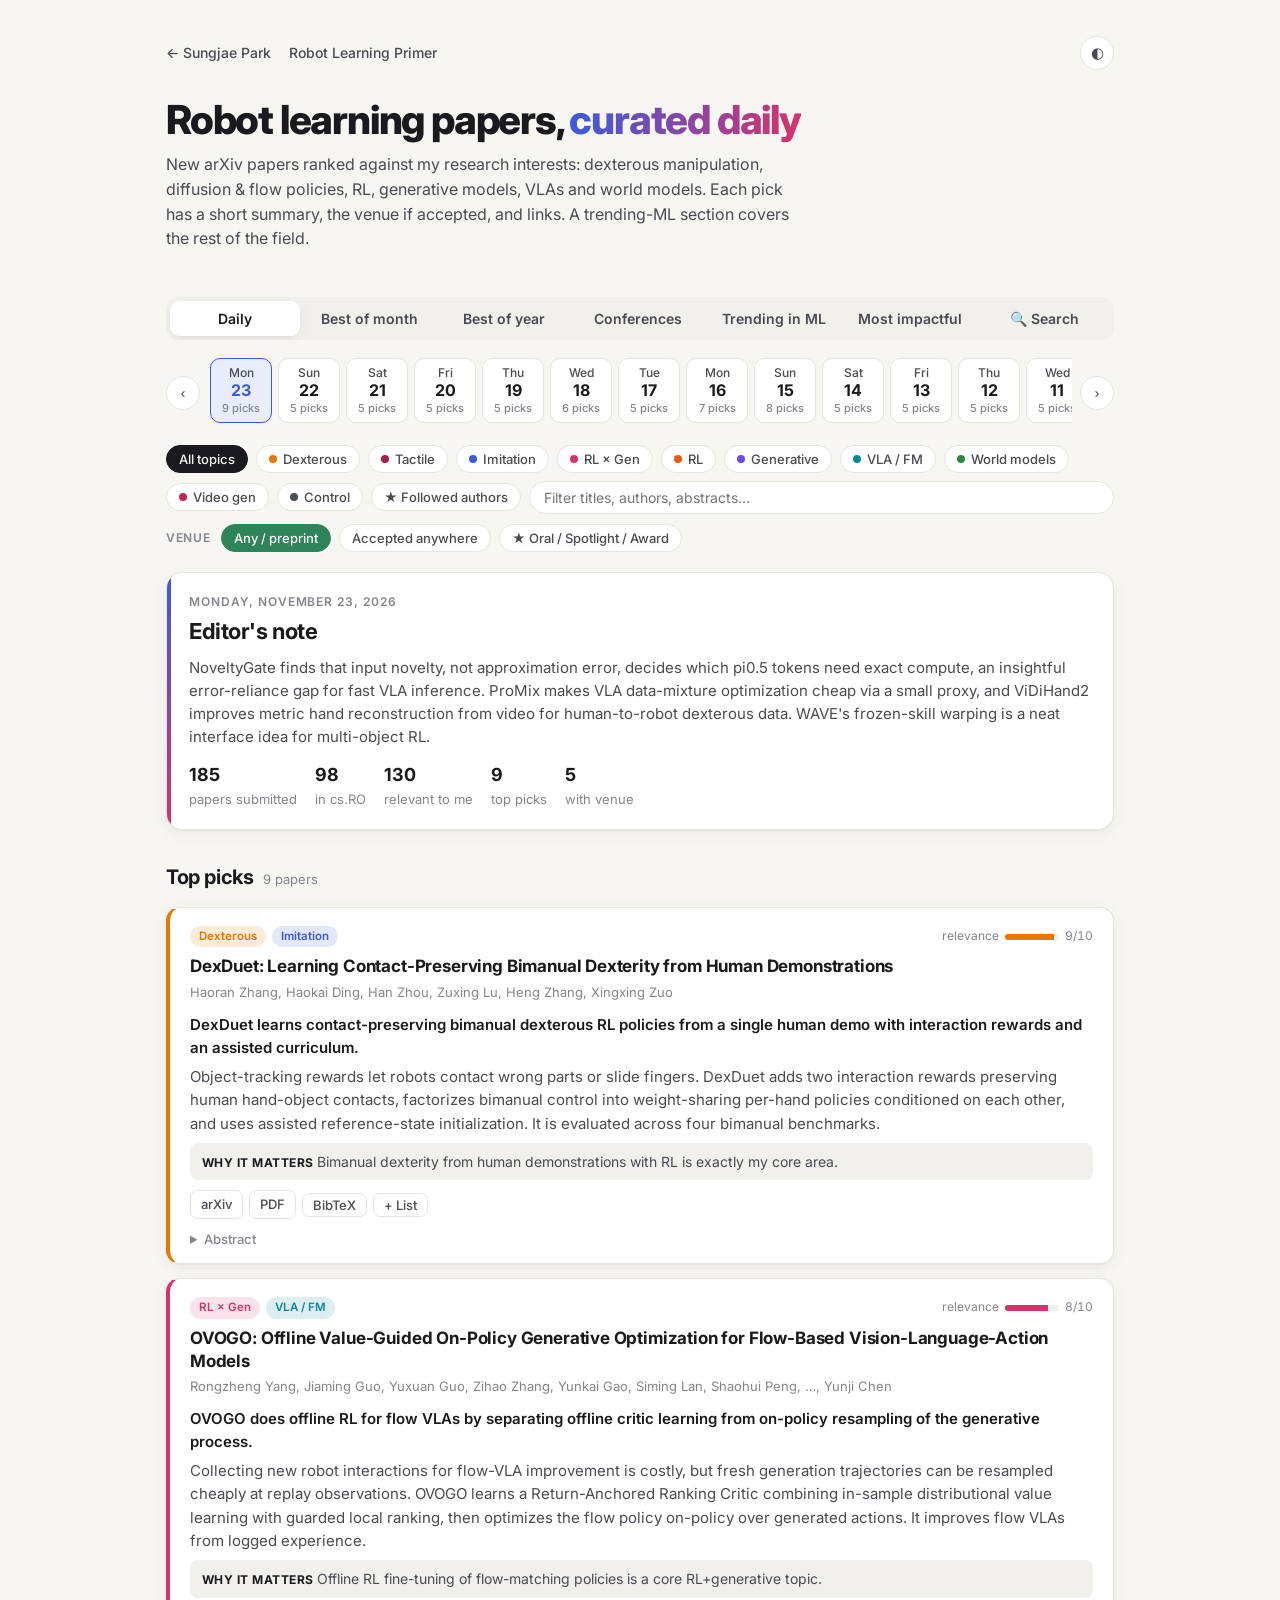
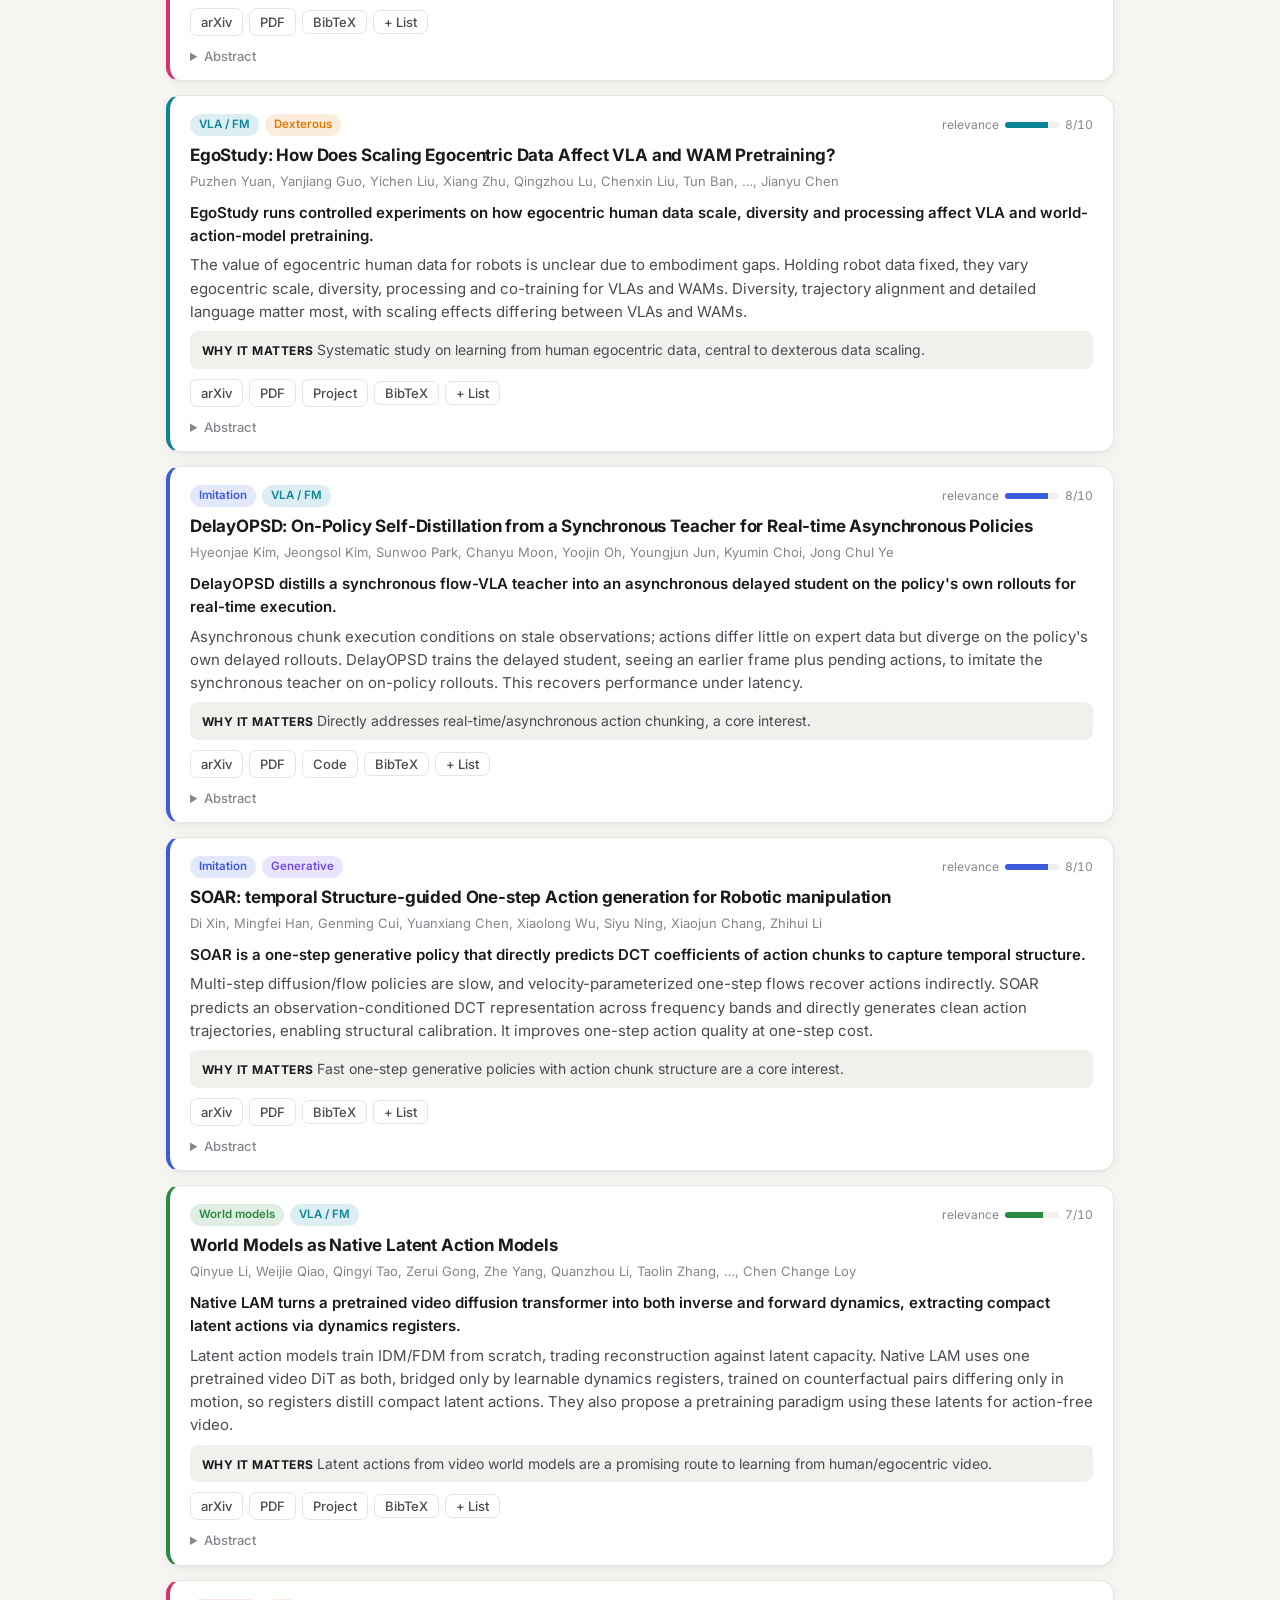
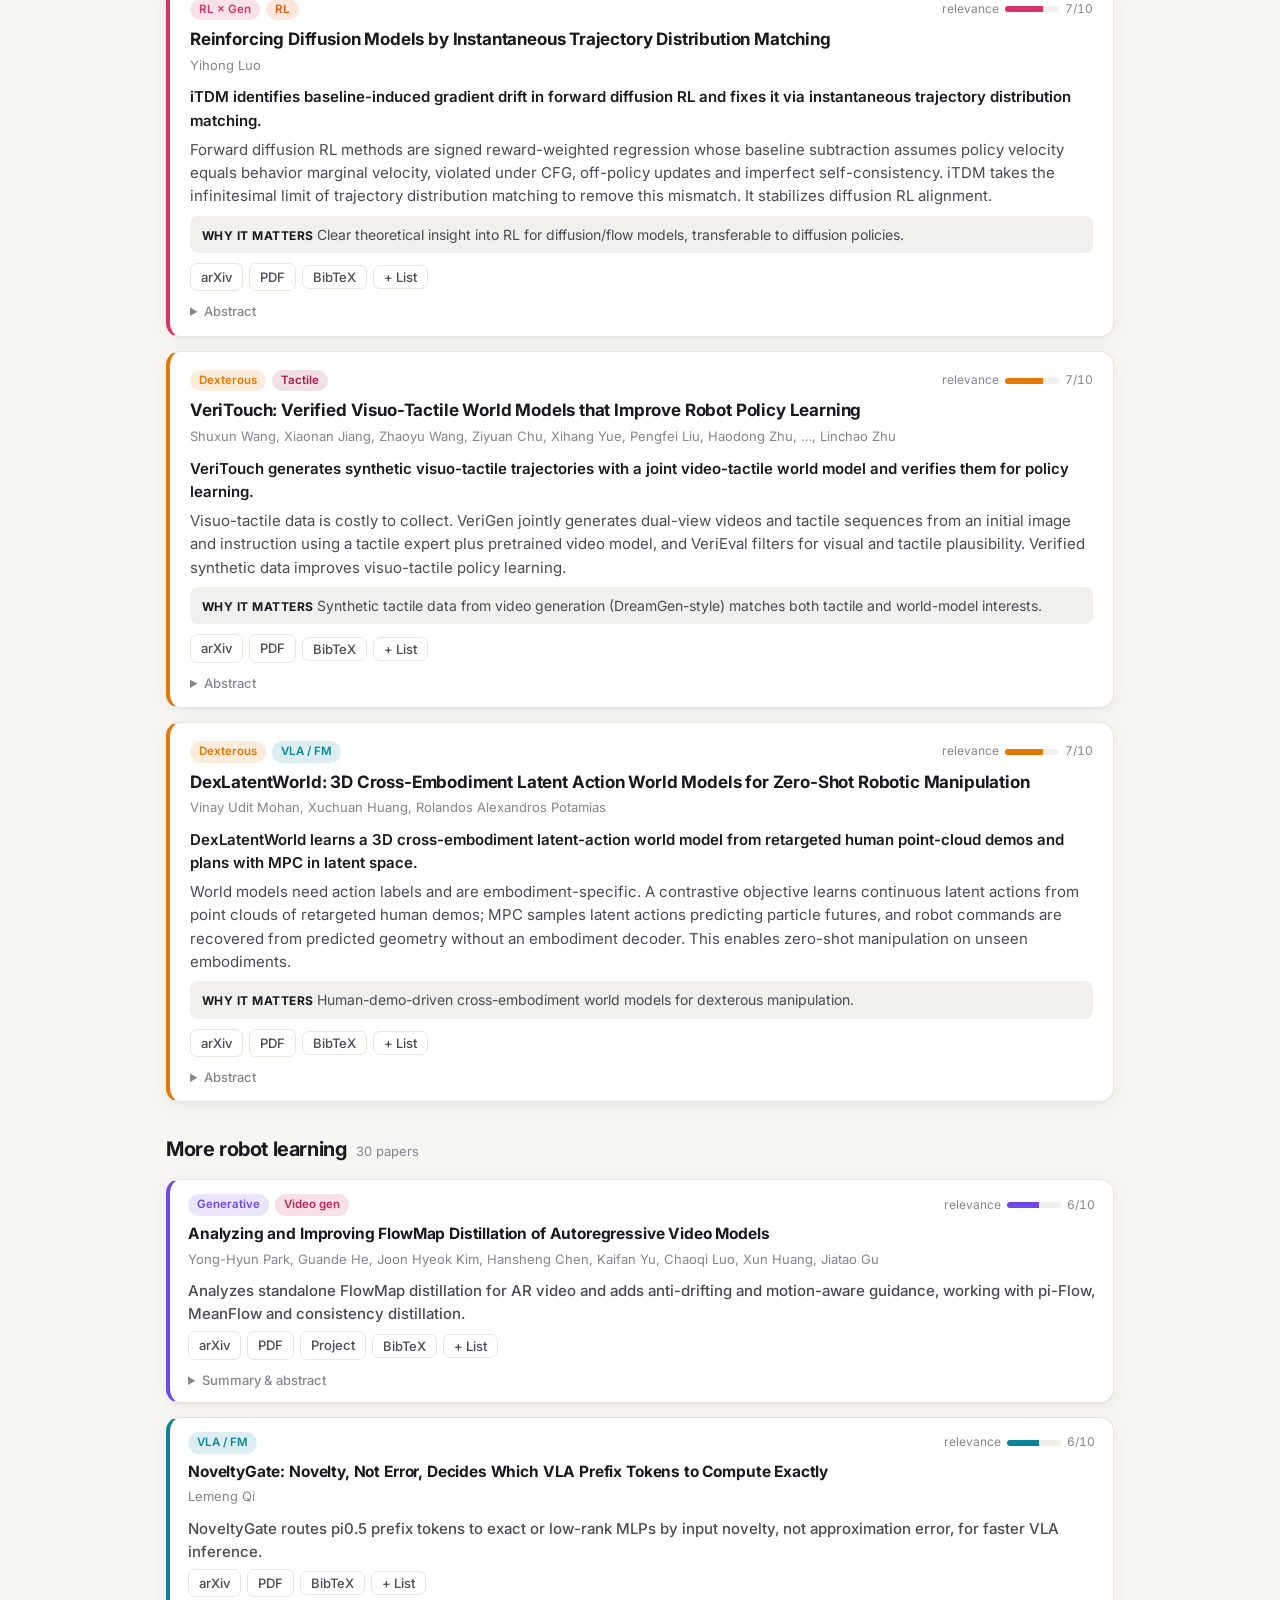
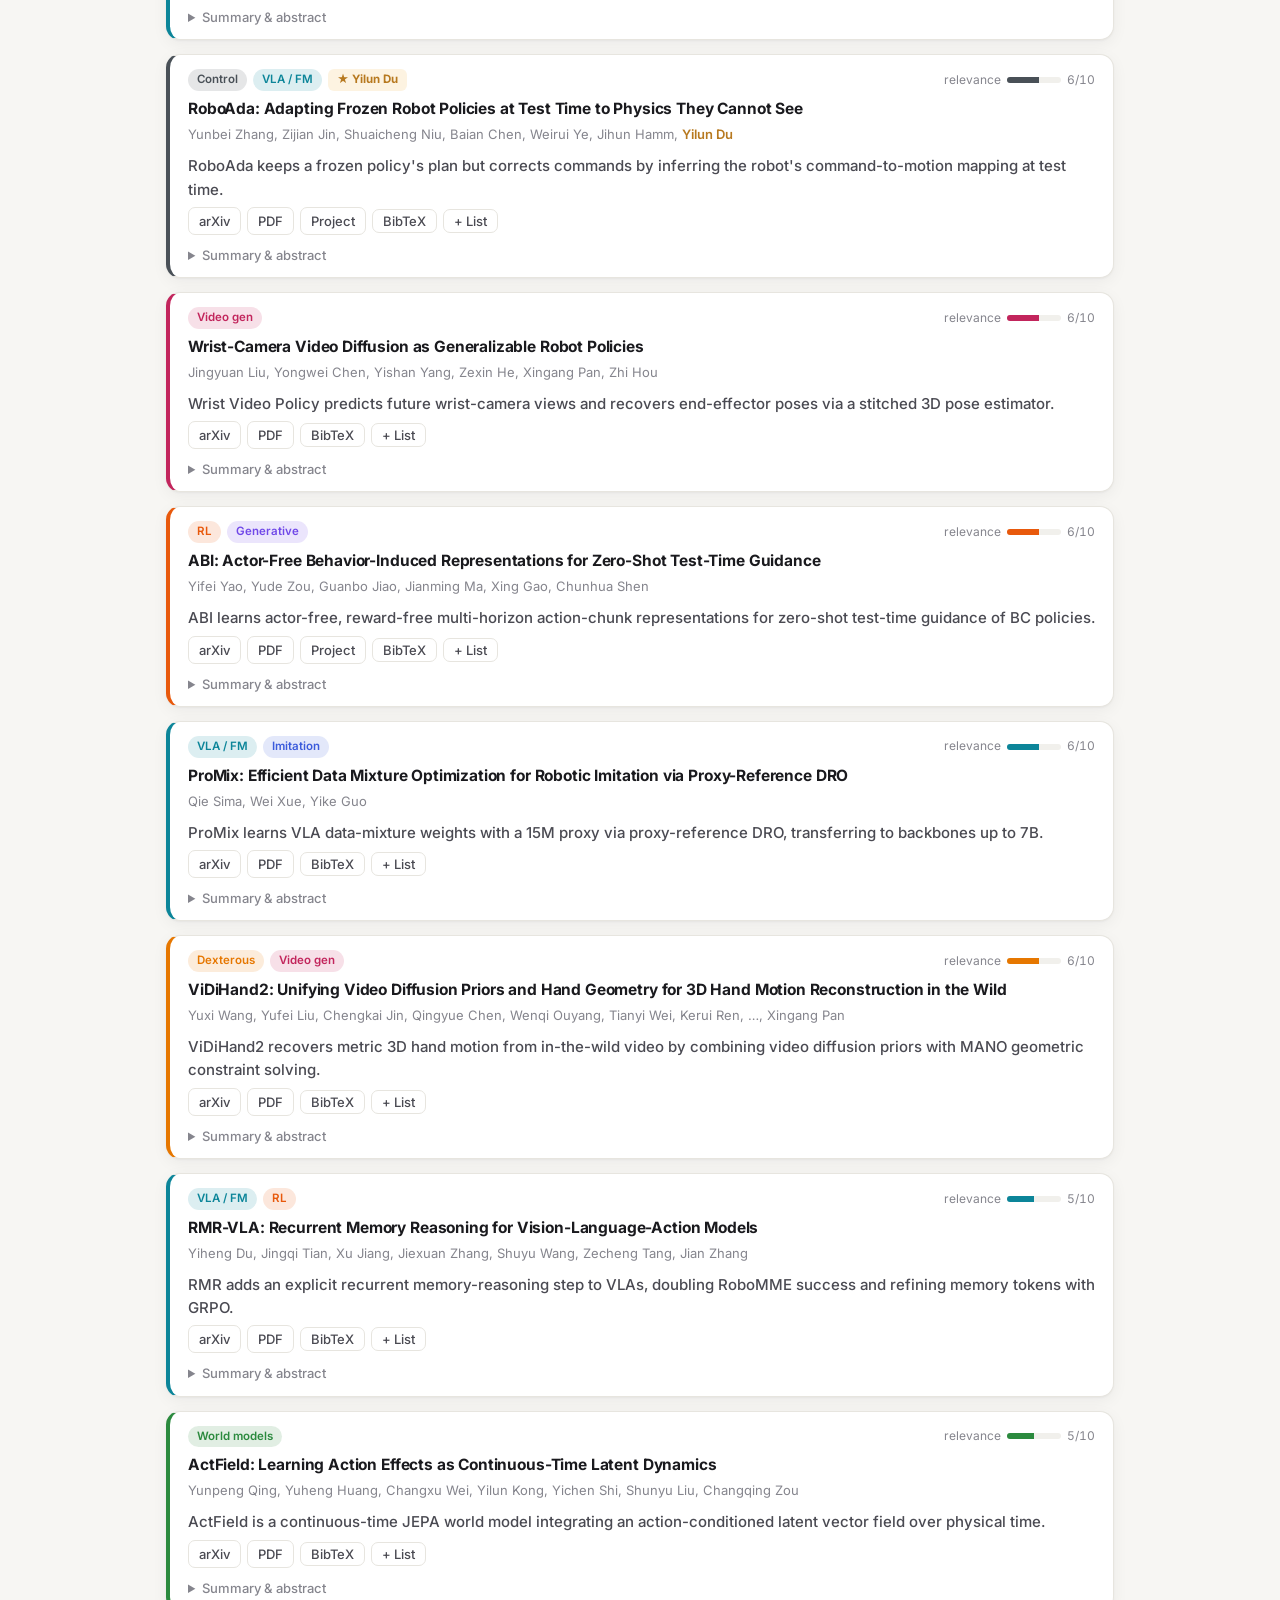
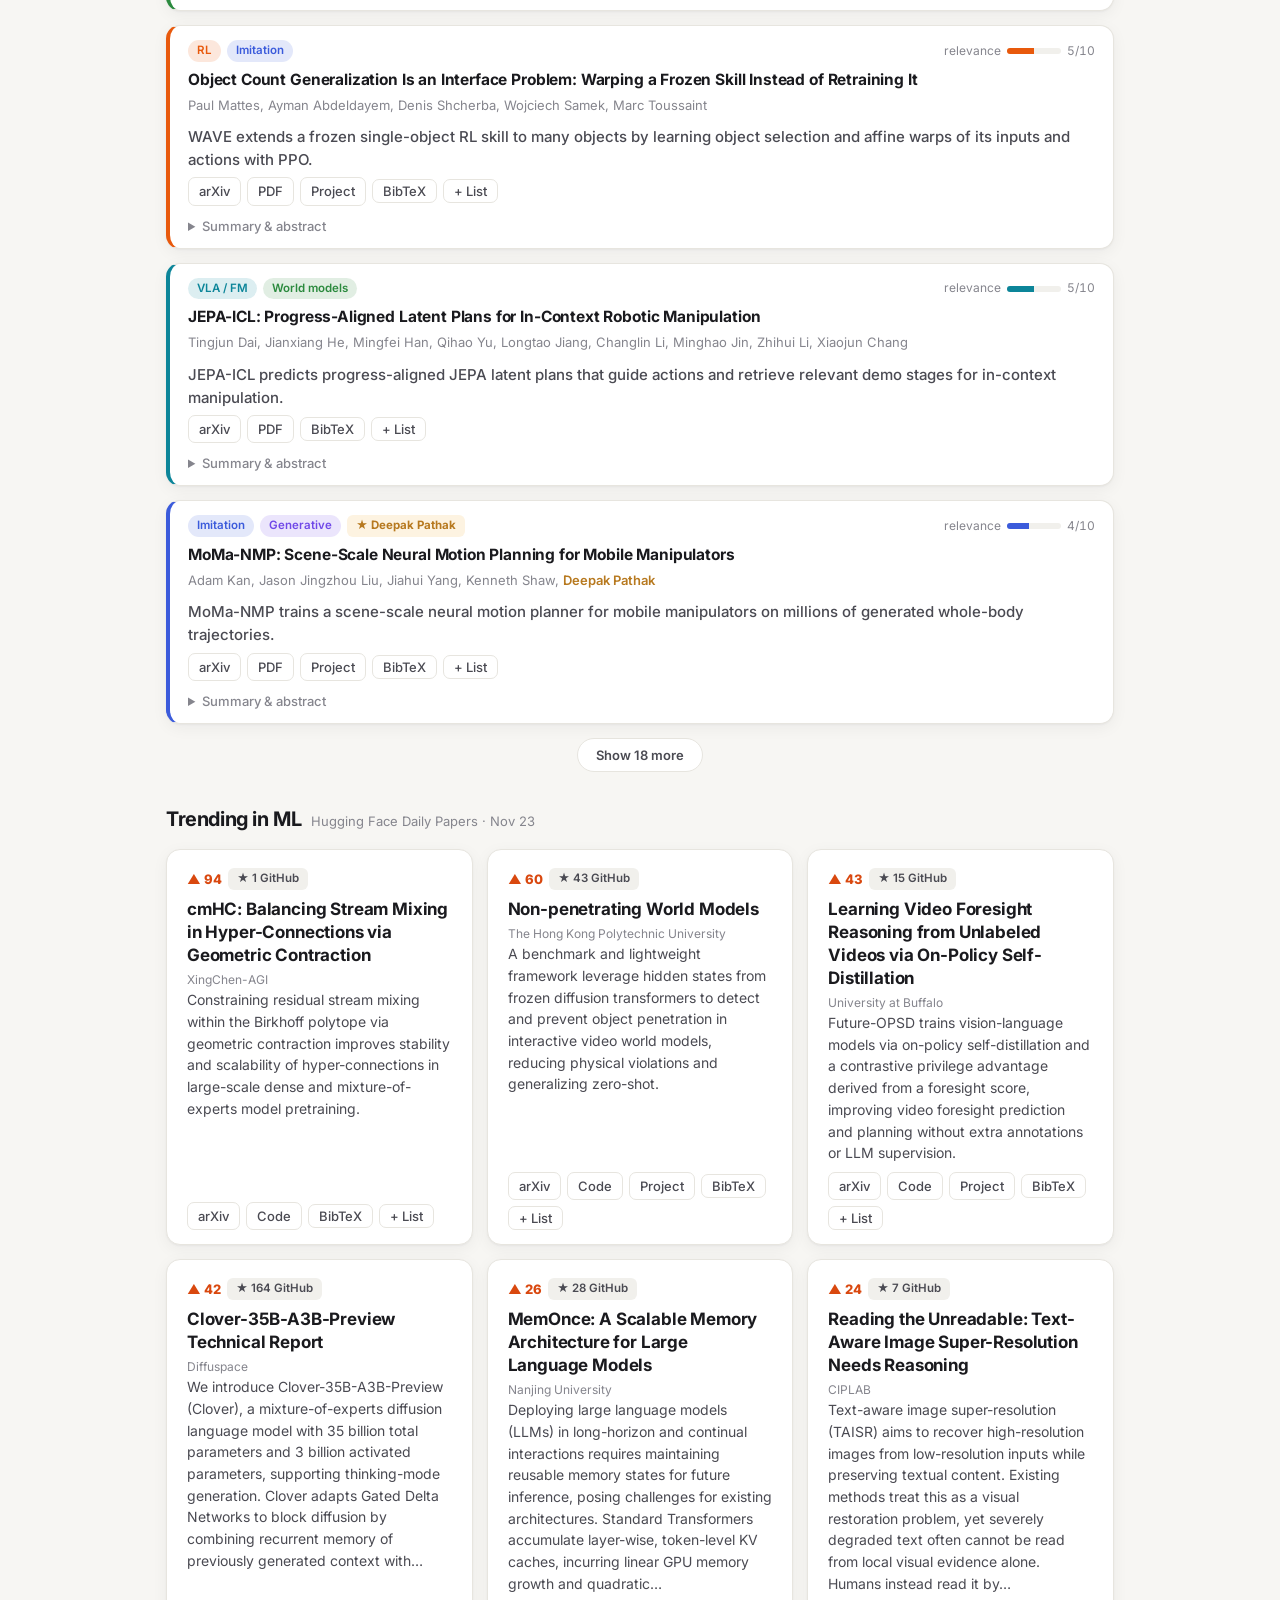
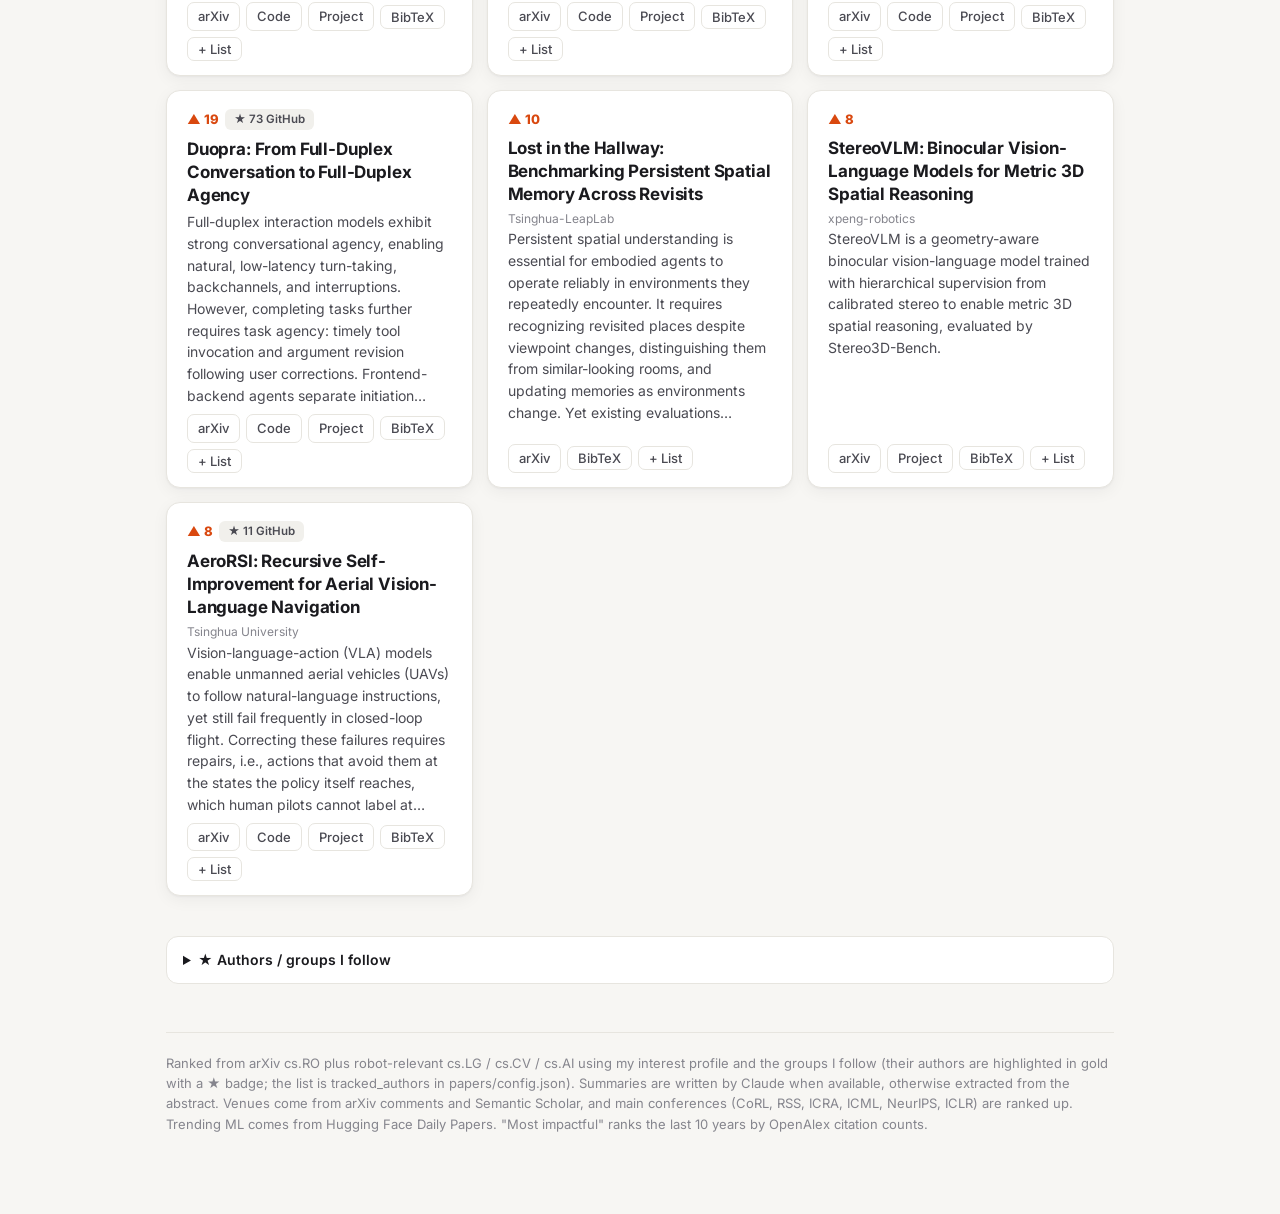
==== commit 42e73999: "Papers: label citation badges with their source (Semantic Scholar / OpenAlex) Co-Authored-By: Claude" ====
--- a/papers/index.html
+++ b/papers/index.html
@@ -255,7 +255,7 @@
   const pills = (p.topics || []).slice(0, 2).map(x => `<span class="pill" style="--c:${tc(x)}">${esc(TOPICS[x] || x)}</span>`).join("");
   const rel = p.relevance != null ? `<span class="rel" title="Relevance to my interests">relevance <span class="bar"><i style="width:${p.relevance * 10}%"></i></span> ${p.relevance}/10</span>` : "";
   const follow = p.tracked_authors?.length ? `<span class="badge follow" title="Author from a group I follow (papers/config.json → tracked_authors)">★ ${esc(p.tracked_authors.slice(0, 2).join(", "))}${p.tracked_authors.length > 2 ? " +" + (p.tracked_authors.length - 2) : ""}</span>` : "";
-  const cite = p.citations ? `<span class="badge cite">${p.citations} citations</span>` : "";
+  const cite = p.citations ? `<span class="badge cite" title="Citation counts differ by source: Semantic Scholar and OpenAlex count different citing documents (preprints, duplicates), and Google Scholar updates on its own schedule, so a brand-new paper can read 0, 4 or 6 depending on where you look.">${p.citations} citations · Semantic Scholar</span>` : "";
   const sumText = p.summary && p.summary !== p.tldr ? p.summary : "";
   return `<article class="card" style="--tc:${tc(t)}">
     <div class="meta-row">${pills}${venueBadge(p.venue)}${follow}${cite}${rel}</div>
@@ -342,7 +342,7 @@
 function impactCard(p, i) {
   return `<article class="card" style="--tc:${tc(state.impactTopic)}">
     <div class="meta-row"><span class="badge cite" style="font-weight:800">#${i + 1}</span>${venueBadge(p.venue)}
-      <span class="badge cite">${p.citations.toLocaleString()} citations</span>
+      <span class="badge cite" title="Citation counts differ by source: Semantic Scholar and OpenAlex count different citing documents (preprints, duplicates), and Google Scholar updates on its own schedule, so a brand-new paper can read 0, 4 or 6 depending on where you look.">${p.citations.toLocaleString()} citations · OpenAlex</span>
       <span class="badge cite">${p.per_year.toLocaleString()} / yr</span>
       <span class="rel">${p.year}</span></div>
     <h3><a href="${esc(p.url)}" target="_blank" rel="noopener">${esc(p.title)}</a></h3>
@@ -753,7 +753,7 @@
       const ax = p.externalIds?.ArXiv, raw = p.publicationVenue?.name || p.venue || "";
       const v = shortVenue(raw);
       return {title: p.title, authors: (p.authors || []).map(a => a.name), year: p.year, date: p.publicationDate,
-        venue: v ? `${v}${p.year ? " " + p.year : ""}` : "", rawVenue: raw, citations: p.citationCount, abstract: p.abstract || "",
+        venue: v ? `${v}${p.year ? " " + p.year : ""}` : "", rawVenue: raw, citations: p.citationCount, citeSrc: "Semantic Scholar", abstract: p.abstract || "",
         arxiv: ax, url: ax ? `https://arxiv.org/abs/${ax}` : p.url, pdf: ax ? `https://arxiv.org/pdf/${ax}` : p.openAccessPdf?.url || "", s2: p.url};
     });
   }
@@ -779,7 +779,7 @@
     for (const [t, ps] of Object.entries(inv)) for (const i of ps) words[i] = t;
     const v = shortVenue(pub);
     return {title: w.title, authors: (w.authorships || []).map(a => a.author.display_name), year: w.publication_year, date: w.publication_date,
-      venue: v ? `${v} ${w.publication_year}` : "", rawVenue: names.join(" | "), citations: w.cited_by_count, abstract: words.join(" "),
+      venue: v ? `${v} ${w.publication_year}` : "", rawVenue: names.join(" | "), citations: w.cited_by_count, citeSrc: "OpenAlex", abstract: words.join(" "),
       arxiv: ax, url: ax ? `https://arxiv.org/abs/${ax}` : (w.ids?.doi || w.id), pdf: ax ? `https://arxiv.org/pdf/${ax}` : ""};
   });
 }
@@ -823,7 +823,7 @@
 
 function resultCard(p) {
   return `<article class="card">
-    <div class="meta-row">${venueBadge(p.venue)}${p.citations != null ? `<span class="badge cite">${p.citations.toLocaleString()} citations</span>` : ""}${p.arxiv ? `<span class="badge cite">arXiv ${esc(p.arxiv)}</span>` : ""}<span class="rel">${esc(p.date || p.year || "")}</span></div>
+    <div class="meta-row">${venueBadge(p.venue)}${p.citations != null ? `<span class="badge cite" title="Citation counts differ by source: Semantic Scholar and OpenAlex count different citing documents (preprints, duplicates), and Google Scholar updates on its own schedule, so a brand-new paper can read 0, 4 or 6 depending on where you look.">${p.citations.toLocaleString()} citations · ${p.citeSrc}</span>` : ""}${p.arxiv ? `<span class="badge cite">arXiv ${esc(p.arxiv)}</span>` : ""}<span class="rel">${esc(p.date || p.year || "")}</span></div>
     <h3><a href="${esc(p.url)}" target="_blank" rel="noopener">${esc(p.title)}</a></h3>
     <p class="authors">${authors(p)}</p>
     ${p.abstract ? `<p class="summary">${esc(p.abstract.length > 300 ? p.abstract.slice(0, 300).replace(/\s\S*$/, "") + "…" : p.abstract)}</p>` : ""}
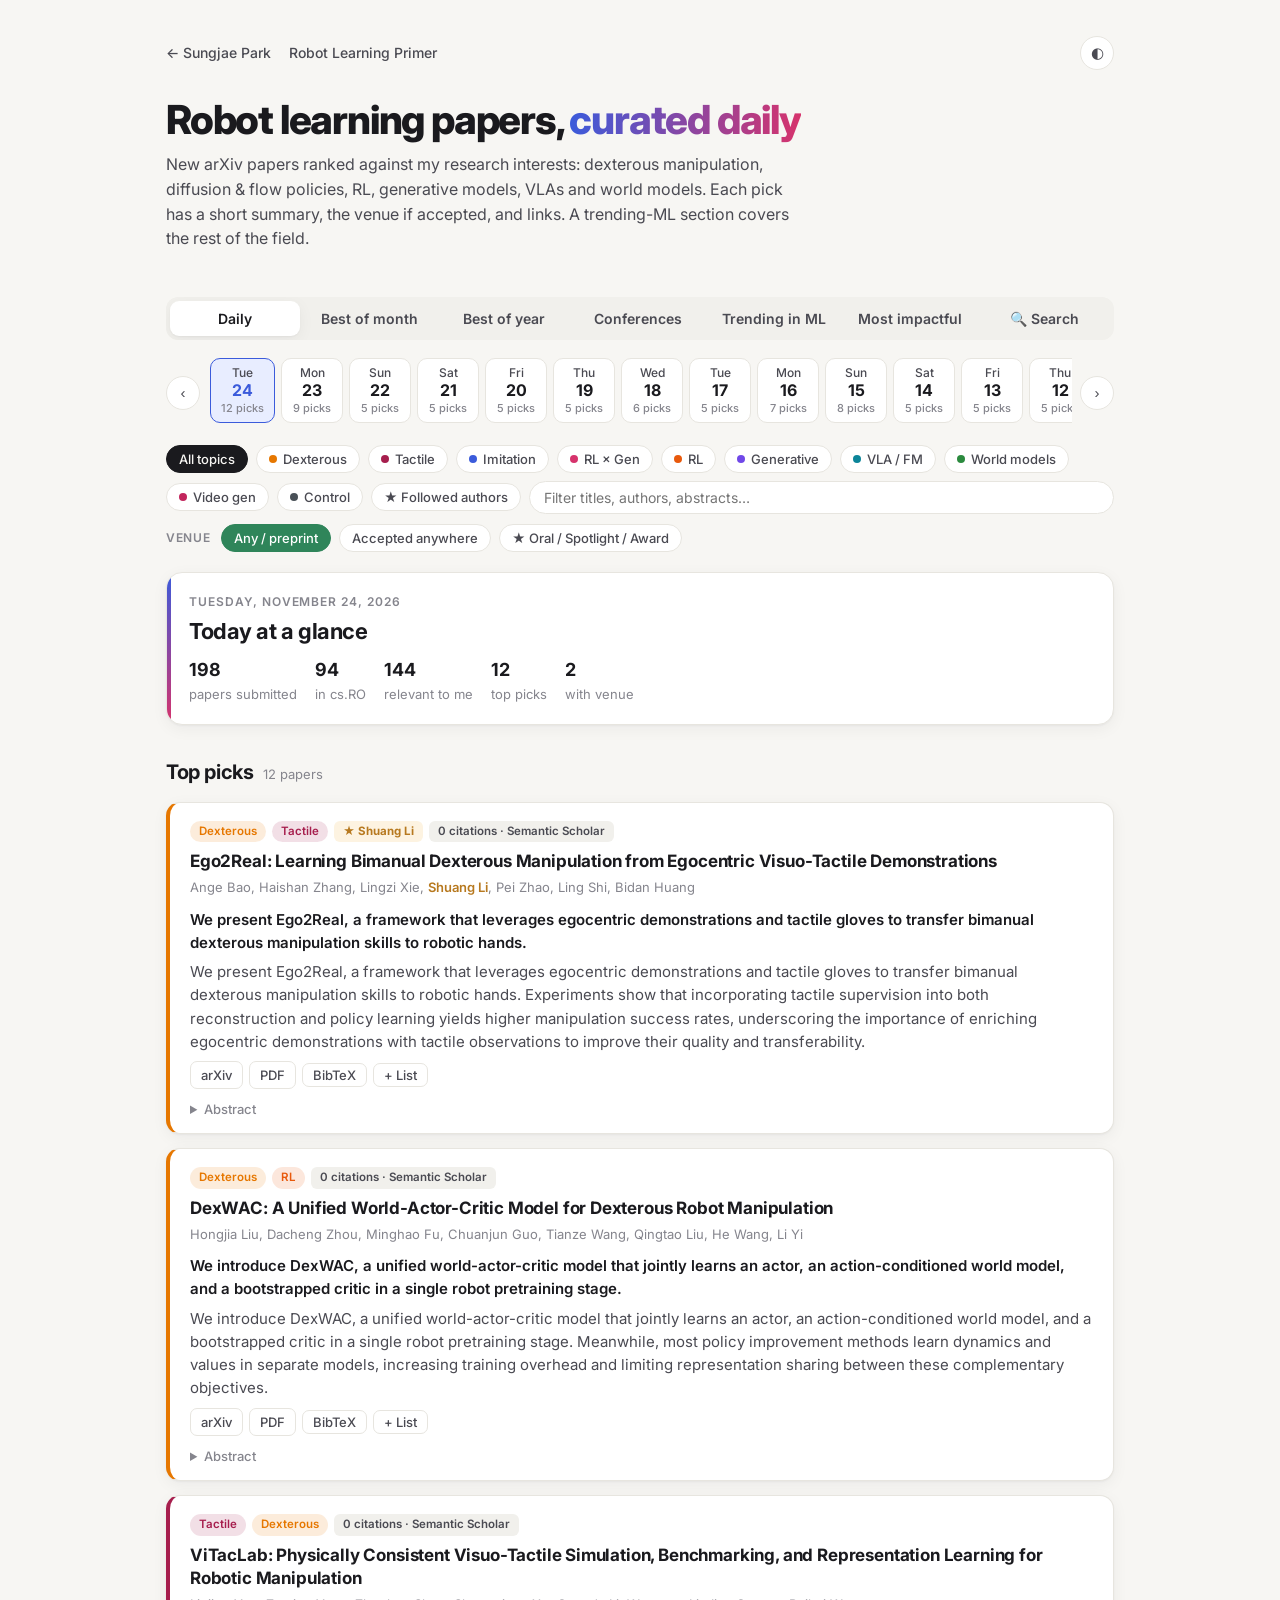
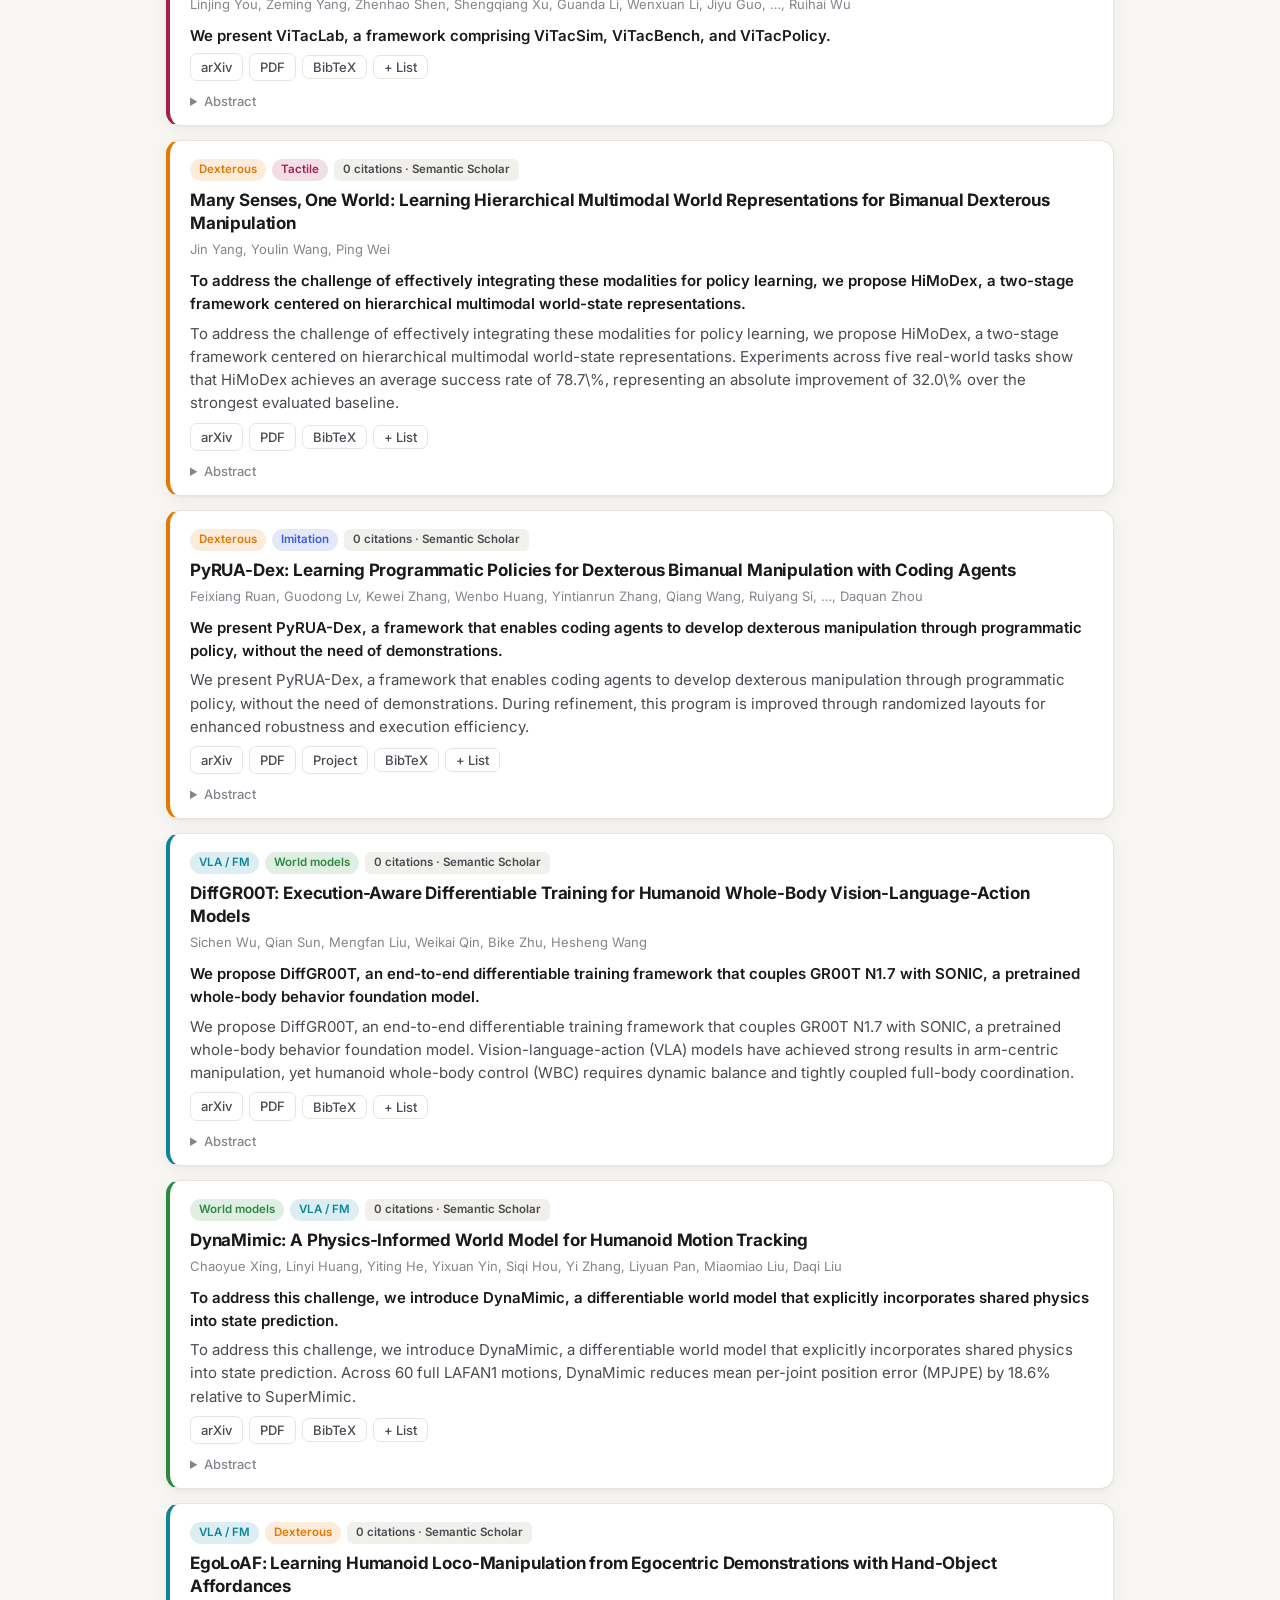
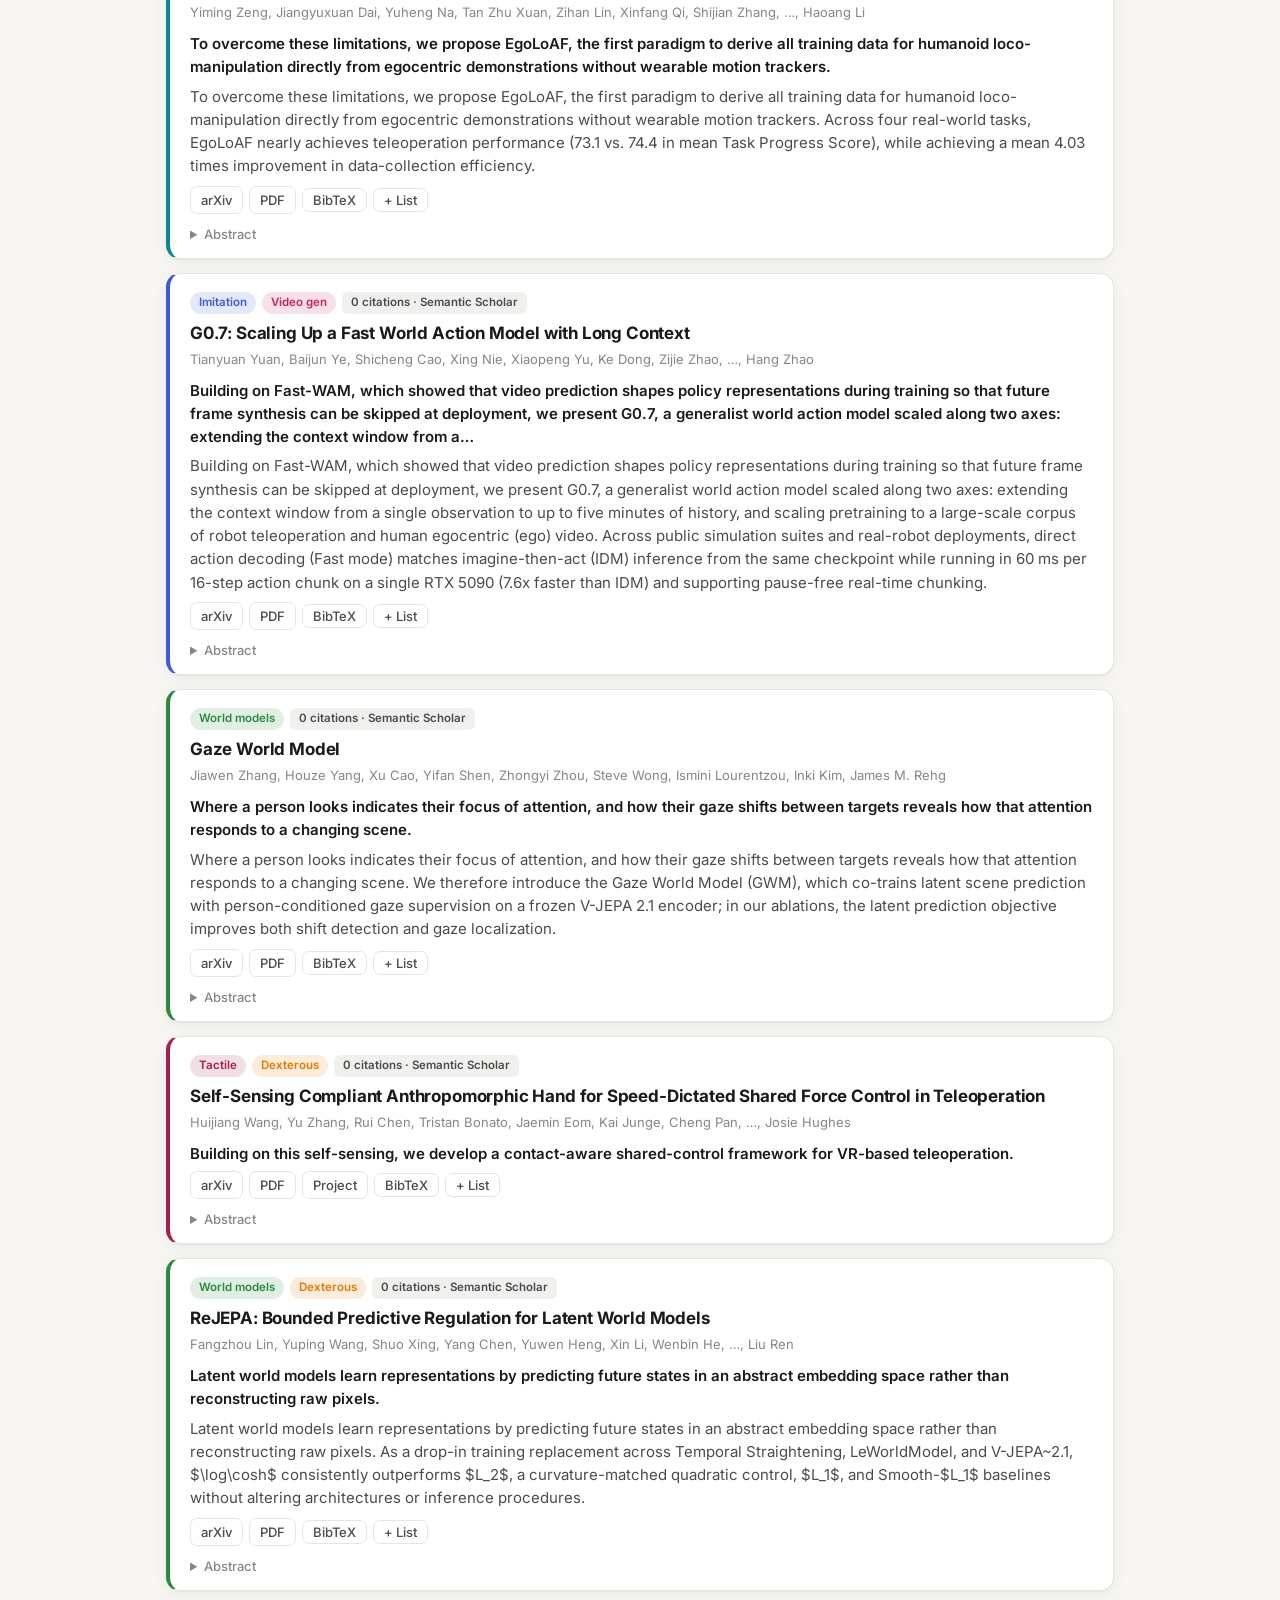
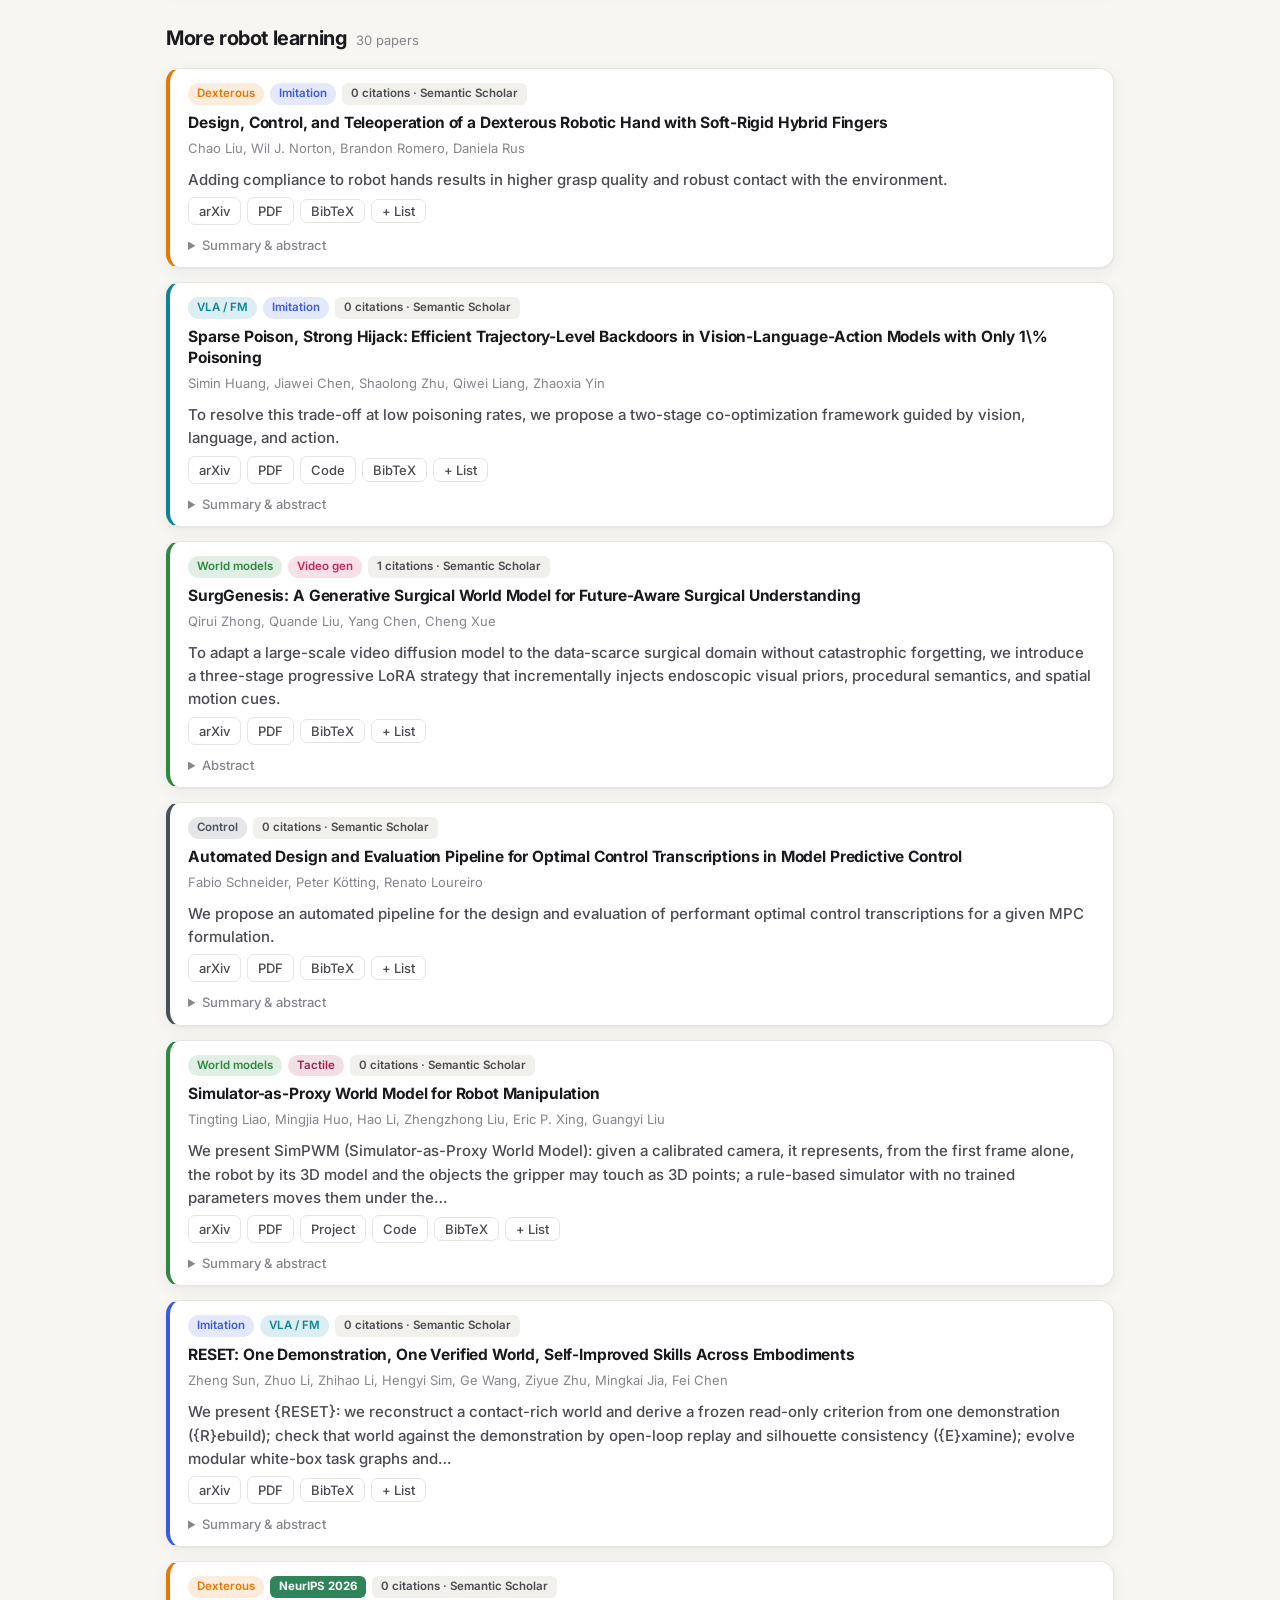
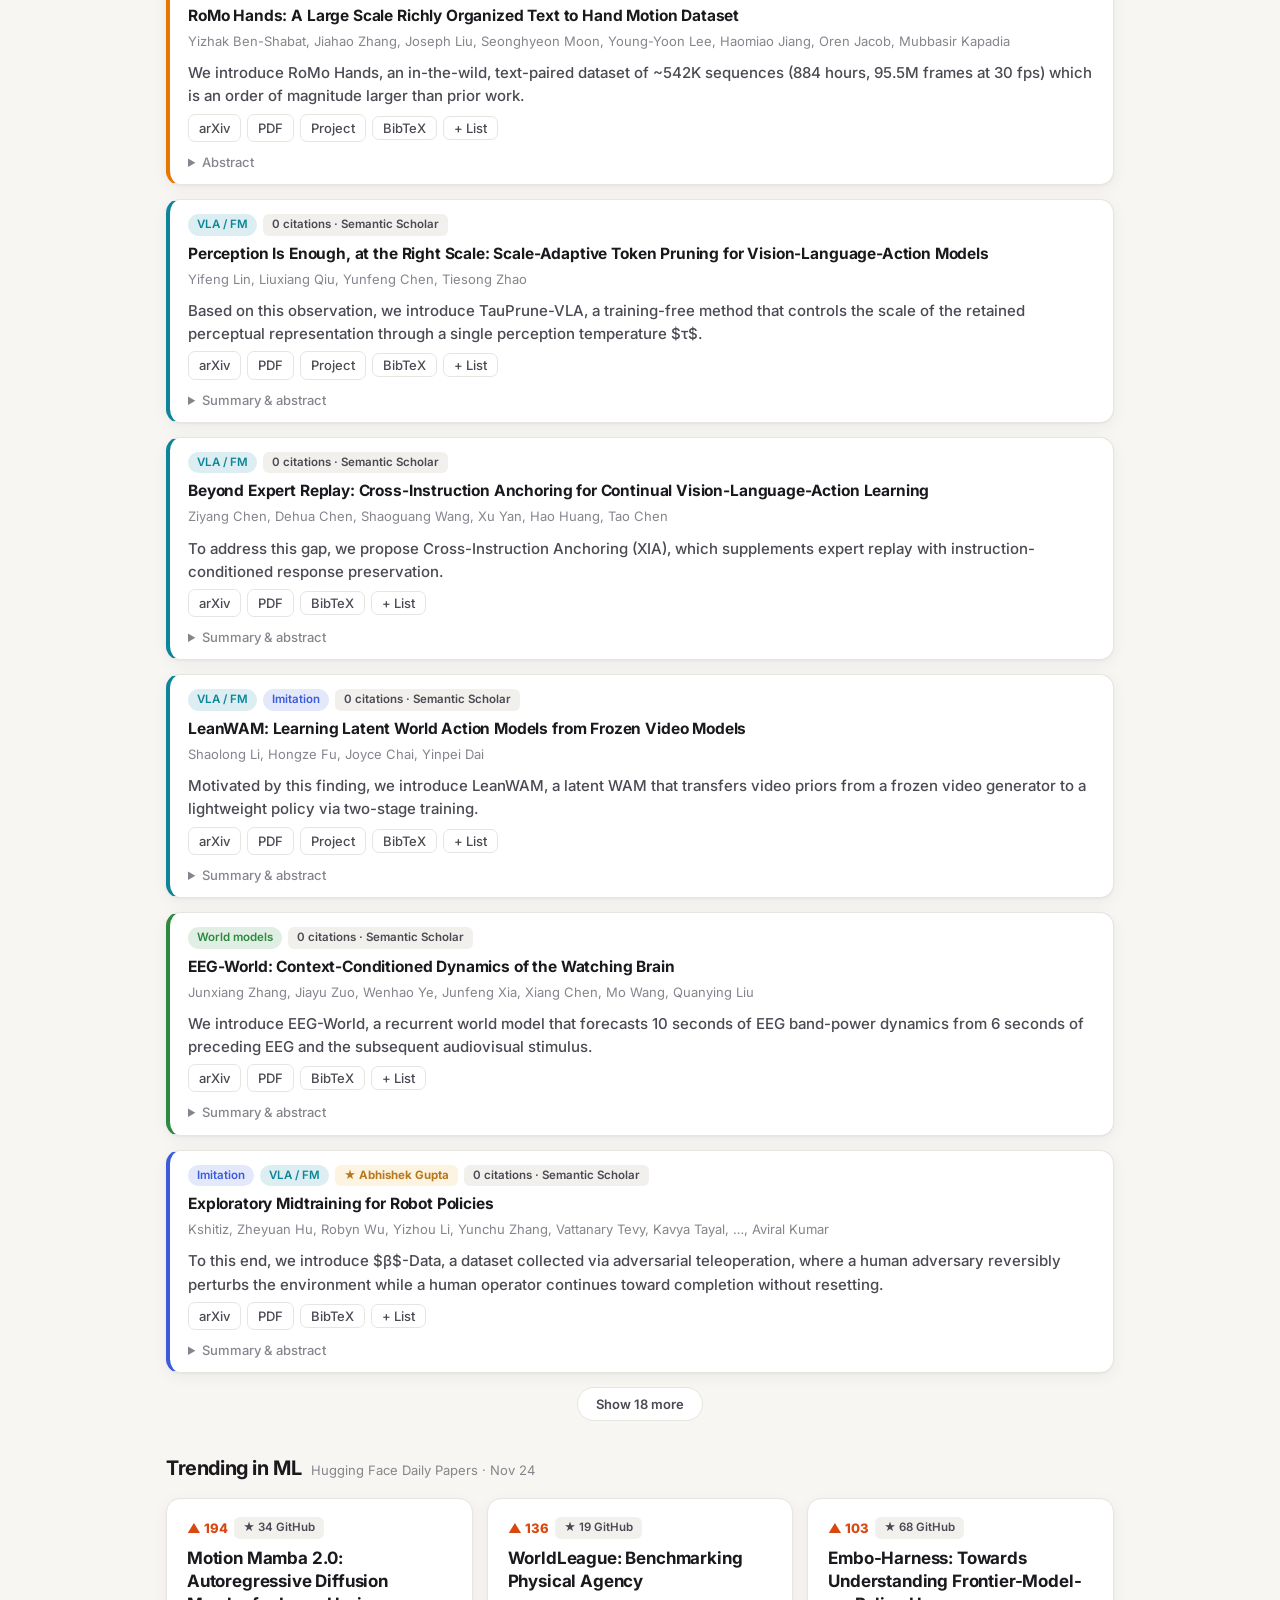
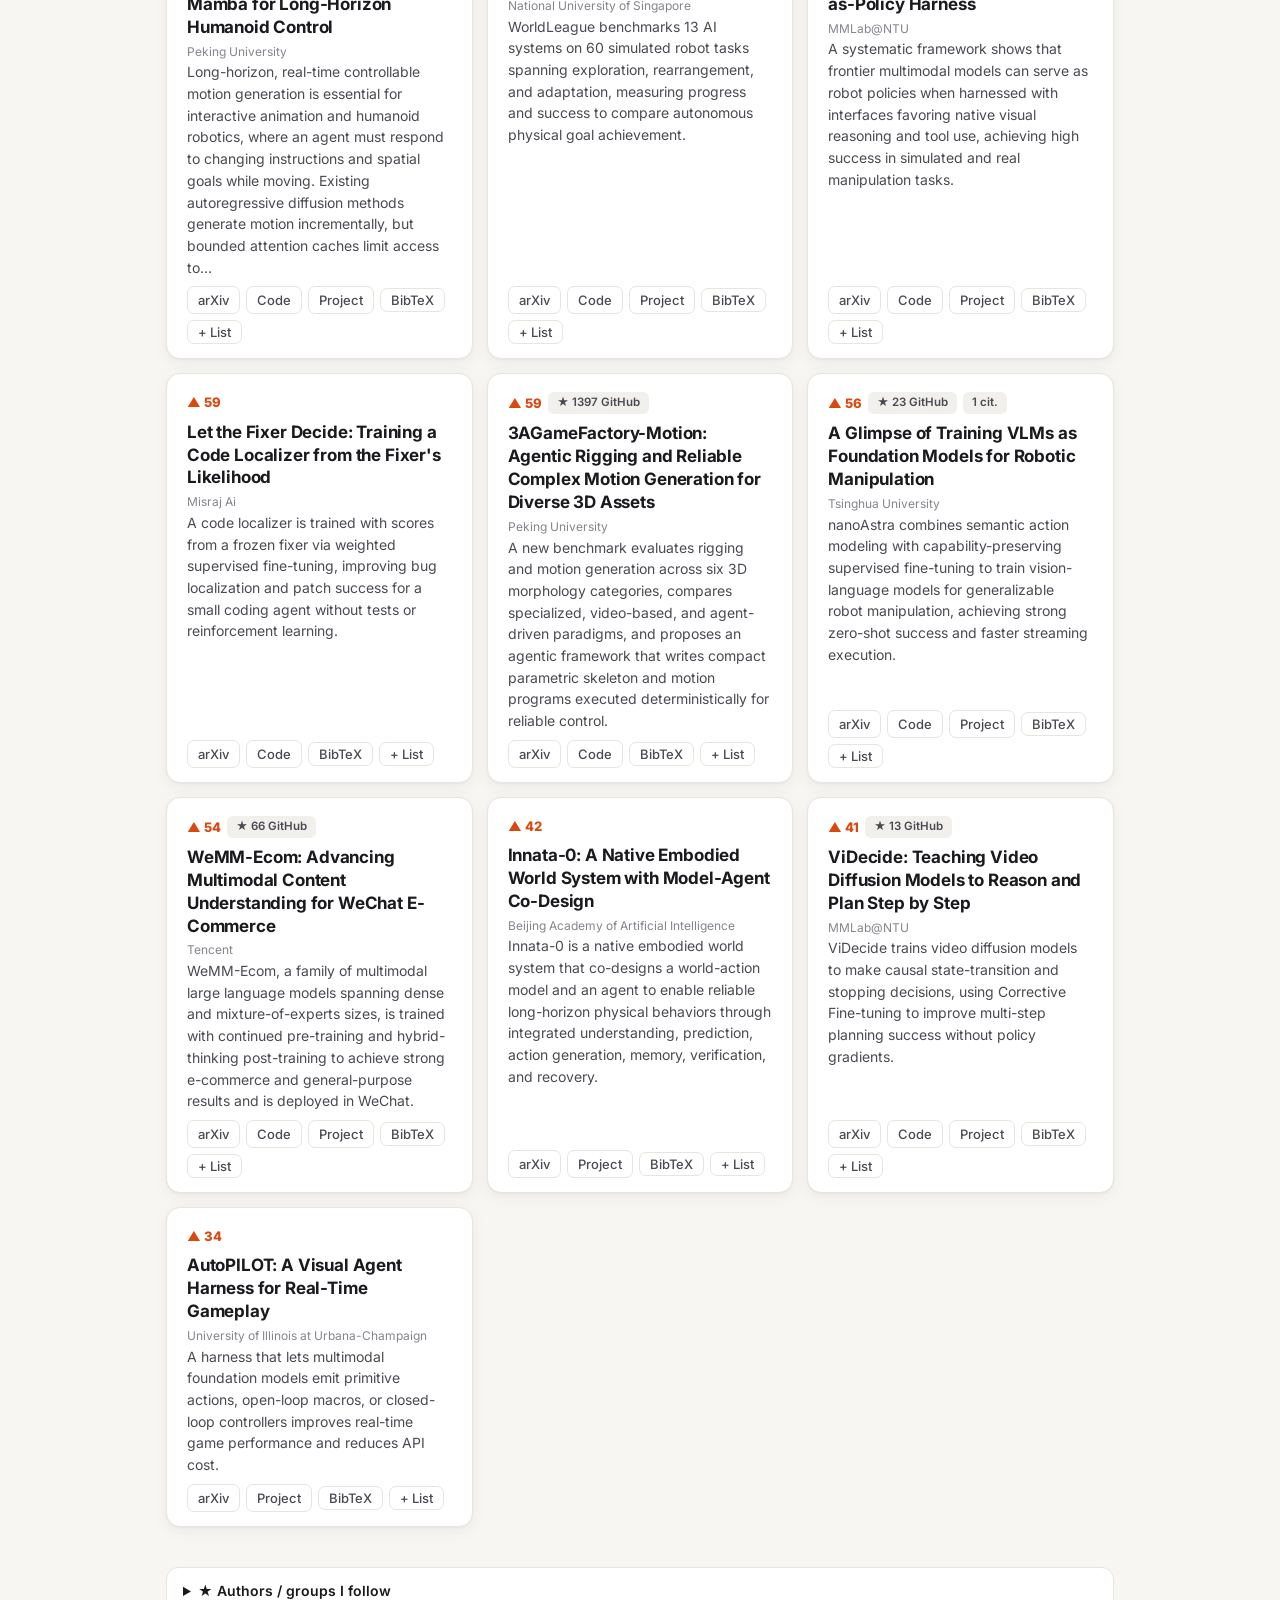
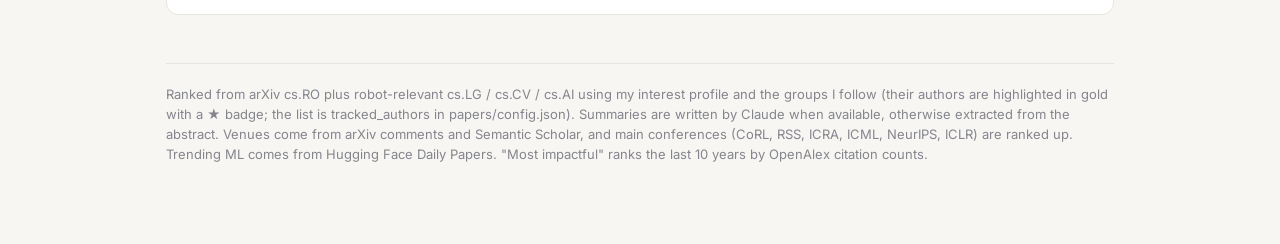
==== commit 32cecd45: "Papers: topic chips are multi-select (match all by default, toggle to any) Co-Authored-By: Claude Op" ====
--- a/papers/index.html
+++ b/papers/index.html
@@ -204,10 +204,14 @@
   ICLR: {s2: "International Conference on Learning Representations,ICLR", rx: /learning representations|\biclr\b/i},
   IROS: {s2: "IEEE/RJS International Conference on Intelligent RObots and Systems,IROS", rx: /intelligent robots and systems|\biros\b/i},
   CVPR: {s2: "Computer Vision and Pattern Recognition,CVPR", rx: /computer vision and pattern recognition|\bcvpr\b/i},
+  ICCV: {s2: "IEEE International Conference on Computer Vision,ICCV", rx: /international conference on computer vision|\biccv\b/i},
+  ECCV: {s2: "European Conference on Computer Vision,ECCV", rx: /european conference on computer vision|\beccv\b/i},
+  "SIGGRAPH Asia": {s2: "SIGGRAPH Asia,ACM Transactions on Graphics", rx: /siggraph asia/i},
+  SIGGRAPH: {s2: "International Conference on Computer Graphics and Interactive Techniques,SIGGRAPH,ACM Transactions on Graphics", rx: /\bsiggraph\b(?! asia)/i},
+  "RA-L": {s2: "IEEE Robotics and Automation Letters", rx: /robotics and automation letters|\bra-l\b/i},
 };
-const SHORTV = [[/robotics and automation letters|\bra-l\b/i, "RA-L"], [/transactions on robotics/i, "T-RO"], [/science robotics/i, "Science Robotics"],
-  [/international journal of robotics research/i, "IJRR"], [/international conference on computer vision|\biccv\b/i, "ICCV"], [/european conference on computer vision|\beccv\b/i, "ECCV"],
-  [/transactions on machine learning research/i, "TMLR"], [/journal of machine learning research/i, "JMLR"], [/^arxiv/i, ""]];
+const SHORTV = [[/transactions on robotics/i, "T-RO"], [/science robotics/i, "Science Robotics"],
+  [/international journal of robotics research/i, "IJRR"], [/transactions on machine learning research/i, "TMLR"], [/journal of machine learning research/i, "JMLR"], [/^arxiv/i, ""]];
 function shortVenue(name) {
   if (!name) return "";
   for (const [k, c] of Object.entries(CONF)) if (c.rx.test(name)) return k;
@@ -215,10 +219,10 @@
   return name.length > 40 ? name.slice(0, 38) + "…" : name;
 }
 const IMPACT_TOPICS = {ML: "ML foundations", GenModel: "Generative", IL: "Imitation", Dex: "Dexterous", Tactile: "Tactile", RL: "RL", RLGen: "RL × Gen", FM: "VLA / FM", WM: "World models", Video: "Video gen", Control: "Control"};
-const state = { impactTopic: "ML", impactSort: "citations", impact: null, view: "daily", index: [], cur: 0, day: null, best: null, topic: "all", q: "", venue: "all", showAll: false,
+const state = { impactTopic: "ML", impactSort: "citations", impact: null, view: "daily", index: [], cur: 0, day: null, best: null, topics: [], topicAny: false, q: "", venue: "all", showAll: false,
   search: {q: "", confs: [], arxiv: false, from: "", to: "", sort: "relevance"}, allPapers: null, sres: null,
   conf: {}, confYear: "all", confN: 25, bestYear: null, yearN: 40 };
-const ARCHIVE = ["CoRL", "RSS", "ICRA", "IROS", "ICLR", "ICML", "NeurIPS"];
+const ARCHIVE = ["CoRL", "RSS", "ICRA", "IROS", "RA-L", "ICLR", "ICML", "NeurIPS", "CVPR", "ICCV", "ECCV", "SIGGRAPH", "SIGGRAPH Asia"];
 const $ = id => document.getElementById(id);
 const esc = s => String(s ?? "").replace(/[&<>"']/g, c => ({"&":"&amp;","<":"&lt;",">":"&gt;",'"':"&quot;","'":"&#39;"}[c]));
 const tc = t => `var(--t-${TOPICS[t] ? t : "Other"})`;
@@ -250,12 +254,51 @@
     (m ? `<span class="badge honor" title="Presentation / award">${/award|paper/i.test(m[1]) ? "🏆" : "★"} ${esc(m[1])}</span>` : "");
 }
 
+// ---------- citation badges: stored count if we have one, otherwise looked up live (Semantic Scholar title match, cached 7 days) ----------
+const CITE_TIP = "Citation counts differ by source: Semantic Scholar and OpenAlex count different citing documents (preprints, duplicates), and Google Scholar updates on its own schedule, so a brand-new paper can read 0, 4 or 6 depending on where you look.";
+let citeCache = {}; try { citeCache = JSON.parse(localStorage.getItem("cites") || "{}"); } catch (e) {}
+function citeBadge(p) {
+  const src = p.citeSrc || p.cite_src || "Semantic Scholar";
+  if (p.citations != null) return `<span class="badge cite" title="${CITE_TIP}">${Number(p.citations).toLocaleString()} citations · ${esc(src)}</span>`;
+  const c = citeCache[normT(p.title)];
+  if (c && c[0] != null) return `<span class="badge cite" title="${CITE_TIP}">${c[0].toLocaleString()} citations · Semantic Scholar</span>`;
+  if (c) return "";  // looked up recently, not found
+  return `<span class="badge cite" data-ck="${esc(p.title)}" hidden></span>`;
+}
+let citeBusy = false;
+async function fillCites(root) {
+  if (citeBusy) return; citeBusy = true;
+  try {
+    const els = [...(root || document).querySelectorAll("[data-ck]")].slice(0, 12);
+    for (const el of els) {
+      if (!el.isConnected) continue;
+      const t = el.dataset.ck, k = normT(t);
+      let val = null;
+      for (let i = 0; i < 3; i++) {
+        const r = await fetch("https://api.semanticscholar.org/graph/v1/paper/search/match?fields=title,citationCount&query=" + encodeURIComponent(t)).catch(() => null);
+        if (r && r.status === 429) { await sleep(1500 * (i + 1)); continue; }
+        if (r && r.ok) { const d = (await r.json()).data?.[0]; if (d && normT(d.title) === k) val = d.citationCount; }
+        break;
+      }
+      citeCache[k] = [val, Date.now()];
+      document.querySelectorAll("[data-ck]").forEach(e => { if (normT(e.dataset.ck) === k) {
+        if (val != null) { e.textContent = `${val.toLocaleString()} citations · Semantic Scholar`; e.title = CITE_TIP; e.hidden = false; }
+        e.removeAttribute("data-ck"); } });
+      await sleep(1100);
+    }
+    const now = Date.now();
+    for (const [k, v] of Object.entries(citeCache)) if (now - v[1] > 7 * 864e5) delete citeCache[k];
+    try { localStorage.setItem("cites", JSON.stringify(citeCache)); } catch (e) {}
+  } finally { citeBusy = false; }
+  if ((root || document).querySelector("[data-ck]") && root?.isConnected) setTimeout(() => fillCites(root), 2000);
+}
+
 function card(p, opts = {}) {
   const t = (p.topics || [])[0];
   const pills = (p.topics || []).slice(0, 2).map(x => `<span class="pill" style="--c:${tc(x)}">${esc(TOPICS[x] || x)}</span>`).join("");
   const rel = p.relevance != null ? `<span class="rel" title="Relevance to my interests">relevance <span class="bar"><i style="width:${p.relevance * 10}%"></i></span> ${p.relevance}/10</span>` : "";
   const follow = p.tracked_authors?.length ? `<span class="badge follow" title="Author from a group I follow (papers/config.json → tracked_authors)">★ ${esc(p.tracked_authors.slice(0, 2).join(", "))}${p.tracked_authors.length > 2 ? " +" + (p.tracked_authors.length - 2) : ""}</span>` : "";
-  const cite = p.citations ? `<span class="badge cite" title="Citation counts differ by source: Semantic Scholar and OpenAlex count different citing documents (preprints, duplicates), and Google Scholar updates on its own schedule, so a brand-new paper can read 0, 4 or 6 depending on where you look.">${p.citations} citations · Semantic Scholar</span>` : "";
+  const cite = citeBadge(p);
   const sumText = p.summary && p.summary !== p.tldr ? p.summary : "";
   return `<article class="card" style="--tc:${tc(t)}">
     <div class="meta-row">${pills}${venueBadge(p.venue)}${follow}${cite}${rel}</div>
@@ -299,7 +342,10 @@
 }
 
 function matches(p) {
-  if (state.topic !== "all" && !(p.topics || []).includes(state.topic)) return false;
+  if (state.topics.length) {  // several topics: paper must have all of them (or any, if toggled)
+    const has = t => (p.topics || []).includes(t);
+    if (!(state.topicAny ? state.topics.some(has) : state.topics.every(has))) return false;
+  }
   if (!venueOk(p.venue)) return false;
   if (state.followedOnly && !(p.tracked_authors || []).length) return false;
   if (!state.q) return true;
@@ -324,12 +370,18 @@
 
 function filtersUI(withTopics = true, withVenue = true) {
   const chips = withTopics ? [["all", "All topics"], ...Object.entries(TOPICS)].map(([k, v]) =>
-    `<button class="chip ${state.topic === k ? "on" : ""}" data-k="${k}">${k !== "all" ? `<span class="dot" style="--c:${tc(k)}"></span>` : ""}${v}</button>`).join("") : "";
+    `<button class="chip ${(k === "all" ? !state.topics.length : state.topics.includes(k)) ? "on" : ""}" data-k="${k}">${k !== "all" ? `<span class="dot" style="--c:${tc(k)}"></span>` : ""}${v}</button>`).join("") +
+    (state.topics.length > 1 ? `<button class="chip" data-tm="1" title="With several topics selected: show papers that have all of them, or any of them">${state.topicAny ? "Match: any of these" : "Match: all of these"}</button>` : "") : "";
   $("filters").innerHTML = `<div class="filters" style="margin:0">` + chips +
     (withTopics ? `<button class="chip ${state.followedOnly ? "on" : ""}" data-fo="1" title="Only papers with an author I follow (list at the bottom of the page)">★ Followed authors</button>` : "") +
     `<input class="search" id="q" type="search" placeholder="Filter titles, authors, abstracts…" value="${esc(state.q)}">` +
     `</div>` + (withTopics && withVenue ? `<div class="filters" style="margin:10px 0 0">${venueChips()}</div>` : "");
-  $("filters").querySelectorAll("[data-k]").forEach(b => b.onclick = () => { state.topic = b.dataset.k; render(); });
+  $("filters").querySelectorAll("[data-k]").forEach(b => b.onclick = () => {
+    const k = b.dataset.k;
+    state.topics = k === "all" ? [] : state.topics.includes(k) ? state.topics.filter(x => x !== k) : [...state.topics, k];
+    render();
+  });
+  const tm = $("filters").querySelector("[data-tm]"); if (tm) tm.onclick = () => { state.topicAny = !state.topicAny; render(); };
   bindVenue($("filters"), render);
   const fo = $("filters").querySelector("[data-fo]"); if (fo) fo.onclick = () => { state.followedOnly = !state.followedOnly; render(); };
   const q = $("q"); q.oninput = () => { state.q = q.value.trim().toLowerCase(); renderContent(); };
@@ -377,7 +429,7 @@
   if (state.view === "daily") {
     const d = state.day; if (!d) return;
     const top = d.top_picks.filter(matches), rest = d.roundup.filter(matches);
-    const ml = state.venue !== "all" || state.topic !== "all" ? [] : (d.trending_ml || []).filter(p => !state.q || (p.title + p.summary).toLowerCase().includes(state.q));
+    const ml = state.venue !== "all" || state.topics.length ? [] : (d.trending_ml || []).filter(p => !state.q || (p.title + p.summary).toLowerCase().includes(state.q));
     const shown = state.showAll ? rest : rest.slice(0, 12);
     const s = d.stats;
     c.innerHTML = `
@@ -480,7 +532,7 @@
   ICRA: "IEEE International Conference on Robotics and Automation (ICRA)", IROS: "IEEE/RSJ International Conference on Intelligent Robots and Systems (IROS)",
   ICML: "International Conference on Machine Learning (ICML)", NeurIPS: "Advances in Neural Information Processing Systems (NeurIPS)",
   ICLR: "International Conference on Learning Representations (ICLR)", CVPR: "IEEE/CVF Conference on Computer Vision and Pattern Recognition (CVPR)",
-  ICCV: "IEEE/CVF International Conference on Computer Vision (ICCV)", ECCV: "European Conference on Computer Vision (ECCV)",
+  ICCV: "IEEE/CVF International Conference on Computer Vision (ICCV)", ECCV: "European Conference on Computer Vision (ECCV)", SIGGRAPH: "ACM SIGGRAPH Conference", "SIGGRAPH Asia": "ACM SIGGRAPH Asia Conference",
   AAAI: "AAAI Conference on Artificial Intelligence", Humanoids: "IEEE-RAS International Conference on Humanoid Robots (Humanoids)"};
 const JOURNAL = {"RA-L": "IEEE Robotics and Automation Letters", "T-RO": "IEEE Transactions on Robotics", IJRR: "The International Journal of Robotics Research",
   "Science Robotics": "Science Robotics", TMLR: "Transactions on Machine Learning Research", JMLR: "Journal of Machine Learning Research",
@@ -581,12 +633,14 @@
 
 // ---------- Conferences tab: pick a conference, then a year (archive = official proceedings; current year also from the daily feed) ----------
 const CONF_SRC = {CoRL: "PMLR proceedings / corl.org", RSS: "roboticsproceedings.org", ICRA: "ICRA program (PaperCept)", IROS: "IROS program (PaperCept)",
-  ICLR: "iclr.cc", ICML: "icml.cc", NeurIPS: "neurips.cc"};
+  ICLR: "iclr.cc", ICML: "icml.cc", NeurIPS: "neurips.cc", CVPR: "cvpr.thecvf.com / CVF open access", ICCV: "iccv.thecvf.com / CVF open access",
+  ECCV: "eccv.ecva.net", SIGGRAPH: "ACM TOG + SIGGRAPH Conference Papers (via OpenAlex)", "SIGGRAPH Asia": "ACM TOG + SIGGRAPH Asia Conference Papers (via OpenAlex)",
+  "RA-L": "IEEE RA-L, by publication year (via OpenAlex)"};
 async function renderConfTab(c) {
   const k = state.confSel = state.confSel || "CoRL";
   if (!state.allPapers) { c.innerHTML = '<p class="empty">Loading conference papers…</p>'; await loadAllPapers().catch(() => []); if (state.view !== "conf") return; }
   const arch = state.conf[k]?.years || {};
-  const digest = state.allPapers.filter(p => p.kind === "digest" && (p.venue || "").startsWith(k + " ") && !/workshop/i.test(p.venue));
+  const digest = state.allPapers.filter(p => p.kind === "digest" && (p.venue || "").startsWith(k + " ") && !/workshop/i.test(p.venue) && !(k === "SIGGRAPH" && /^SIGGRAPH Asia/.test(p.venue)));
   const yearOf = p => p.year || +((p.venue || "").match(/\b(20\d\d)\b/) || [])[1];
   const years = [...new Set([...Object.keys(arch).map(Number), ...digest.map(yearOf)])].filter(Boolean).sort((a, b) => b - a);
   const archYears = Object.keys(arch).map(Number).sort((a, b) => b - a);
@@ -616,6 +670,7 @@
   c.querySelectorAll("[data-cy]").forEach(b => b.onclick = () => { state.confYear = +b.dataset.cy; state.confN = 25; renderConfTab(c); });
   c.querySelector("[data-ch]").onclick = () => { state.confHonor = !state.confHonor; state.confN = 25; renderConfTab(c); };
   const m = $("cmore"); if (m) m.onclick = () => { state.confN += 50; renderConfTab(c); };
+  fillCites(c);
 }
 
 // ---------- Search (live: Semantic Scholar, fallback OpenAlex; plus my own digest) ----------
@@ -740,6 +795,7 @@
 async function s2Search() {
   const S = state.search, params = new URLSearchParams({query: S.q, fields: S2F});
   if (S.confs.length) params.set("venue", S.confs.map(k => CONF[k].s2).join(","));
+  params.set("fieldsOfStudy", "Computer Science,Engineering,Mathematics");
   const yr = yearRange(); if (yr) params.set("year", yr);
   let url;
   if (S.sort === "relevance") { params.set("limit", S.arxiv ? "100" : "40"); url = "https://api.semanticscholar.org/graph/v1/paper/search?" + params; }
@@ -761,7 +817,9 @@
 }
 
 async function oaSearch() {
-  const S = state.search, f = [];
+  // computer science subfields + control/systems & electrical engineering + applied math/statistics (drops dinosaurs, genomics, …)
+  const SUB = [...Array(13).keys()].map(i => `subfields/${1700 + i}`).concat(["subfields/2207", "subfields/2208", "subfields/2604", "subfields/2611", "subfields/2613"]);
+  const S = state.search, f = ["primary_topic.subfield.id:" + SUB.join("|"), "type:article|preprint"];
   const yr = yearRange(); if (yr) f.push(`publication_year:${yr}`);
   const params = new URLSearchParams({search: S.q, "per-page": "100",
     sort: {relevance: "relevance_score:desc", citations: "cited_by_count:desc", newest: "publication_date:desc"}[S.sort],
@@ -813,7 +871,7 @@
 }
 
 function fullRow(p) {
-  return `<article class="card"><div class="meta-row">${venueBadge(p.venue)}</div>
+  return `<article class="card"><div class="meta-row">${venueBadge(p.venue)}${citeBadge(p)}</div>
     <h3><a href="${esc(p.url)}" target="_blank" rel="noopener">${esc(p.title)}</a></h3>
     <p class="authors" style="margin:0">${esc(p.authorsStr)}</p>
     <div class="links" style="margin-top:8px"><a href="${esc(p.url)}" target="_blank" rel="noopener">${/openreview/.test(p.url) ? "OpenReview" : "Paper"}</a>
@@ -823,7 +881,7 @@
 
 function resultCard(p) {
   return `<article class="card">
-    <div class="meta-row">${venueBadge(p.venue)}${p.citations != null ? `<span class="badge cite" title="Citation counts differ by source: Semantic Scholar and OpenAlex count different citing documents (preprints, duplicates), and Google Scholar updates on its own schedule, so a brand-new paper can read 0, 4 or 6 depending on where you look.">${p.citations.toLocaleString()} citations · ${p.citeSrc}</span>` : ""}${p.arxiv ? `<span class="badge cite">arXiv ${esc(p.arxiv)}</span>` : ""}<span class="rel">${esc(p.date || p.year || "")}</span></div>
+    <div class="meta-row">${venueBadge(p.venue)}${citeBadge(p)}${p.arxiv ? `<span class="badge cite">arXiv ${esc(p.arxiv)}</span>` : ""}<span class="rel">${esc(p.date || p.year || "")}</span></div>
     <h3><a href="${esc(p.url)}" target="_blank" rel="noopener">${esc(p.title)}</a></h3>
     <p class="authors">${authors(p)}</p>
     ${p.abstract ? `<p class="summary">${esc(p.abstract.length > 300 ? p.abstract.slice(0, 300).replace(/\s\S*$/, "") + "…" : p.abstract)}</p>` : ""}
@@ -834,7 +892,7 @@
 
 function showResults() {
   const r = state.sres, S = state.search, box = $("sres"); if (!r || !box) return;
-  const where = S.arxiv ? "arXiv" : S.confs.length ? S.confs.join(", ") : "CoRL, RSS, ICLR, ICML, NeurIPS + my digest";
+  const where = S.arxiv ? "arXiv" : S.confs.length ? S.confs.join(", ") : `${ARCHIVE.length} conferences/journals + my digest`;
   const shown = r.local.slice(0, r.n);
   box.innerHTML = extLinks() +
     `<div class="section-h"><h2>Conference papers &amp; my digest</h2><span>${r.local.length.toLocaleString()} match${r.local.length === 1 ? "" : "es"} in ${r.pool.toLocaleString()} papers · ${esc(where)}</span></div>` +
@@ -844,6 +902,7 @@
     `<div class="section-h"><h2>More from the literature</h2><span>${r.remote ? `${r.remote.length} other results · via ${r.source}` : "searching…"}</span></div>` +
     (r.remote == null ? '<p class="empty">Searching Semantic Scholar…</p>' : r.err ? `<p class="empty">${esc(r.err)}</p>` : r.remote.length ? r.remote.map(resultCard).join("") : `<p class="empty">Nothing else found.</p>`);
   const m = $("smore"); if (m) m.onclick = () => { r.n += 30; showResults(); };
+  fillCites(box);
 }
 
 async function getJSON(u) { const r = await fetch(u, {cache: "no-cache"}); if (!r.ok) throw new Error(u); return r.json(); }
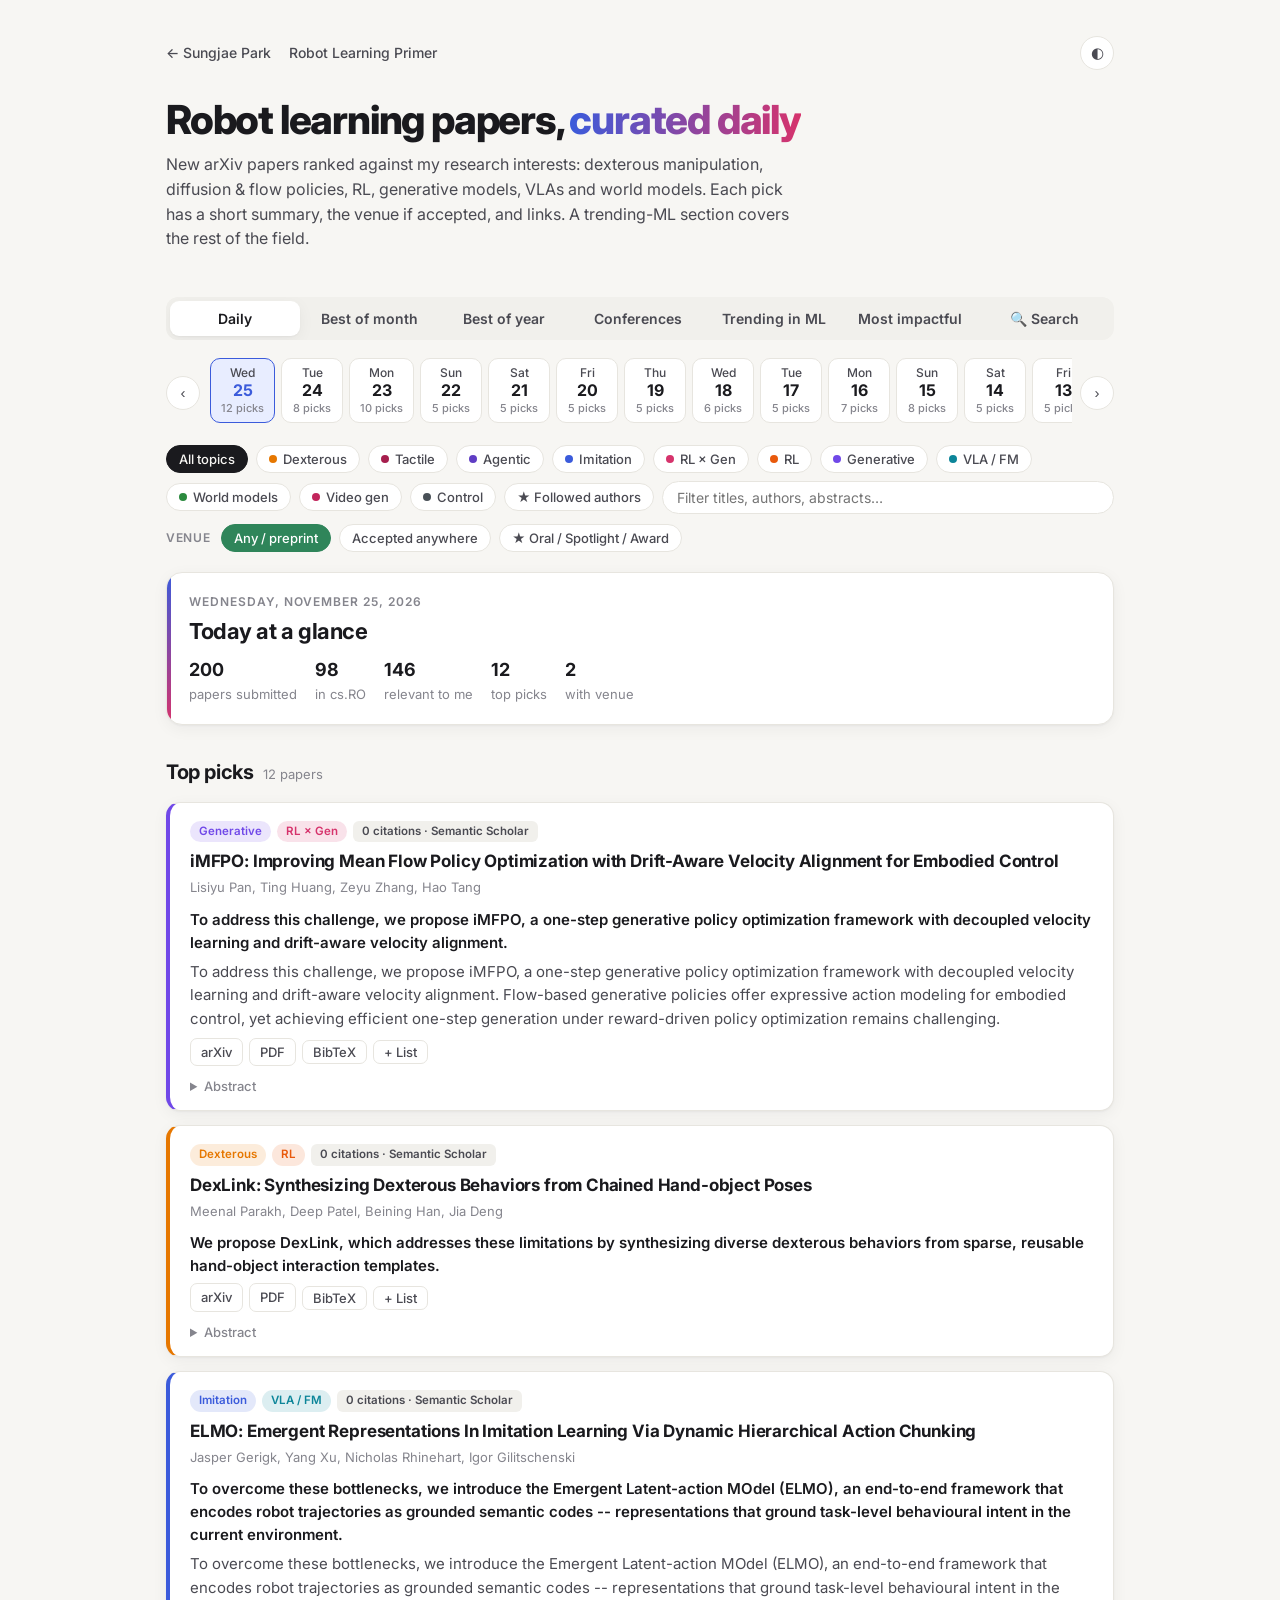
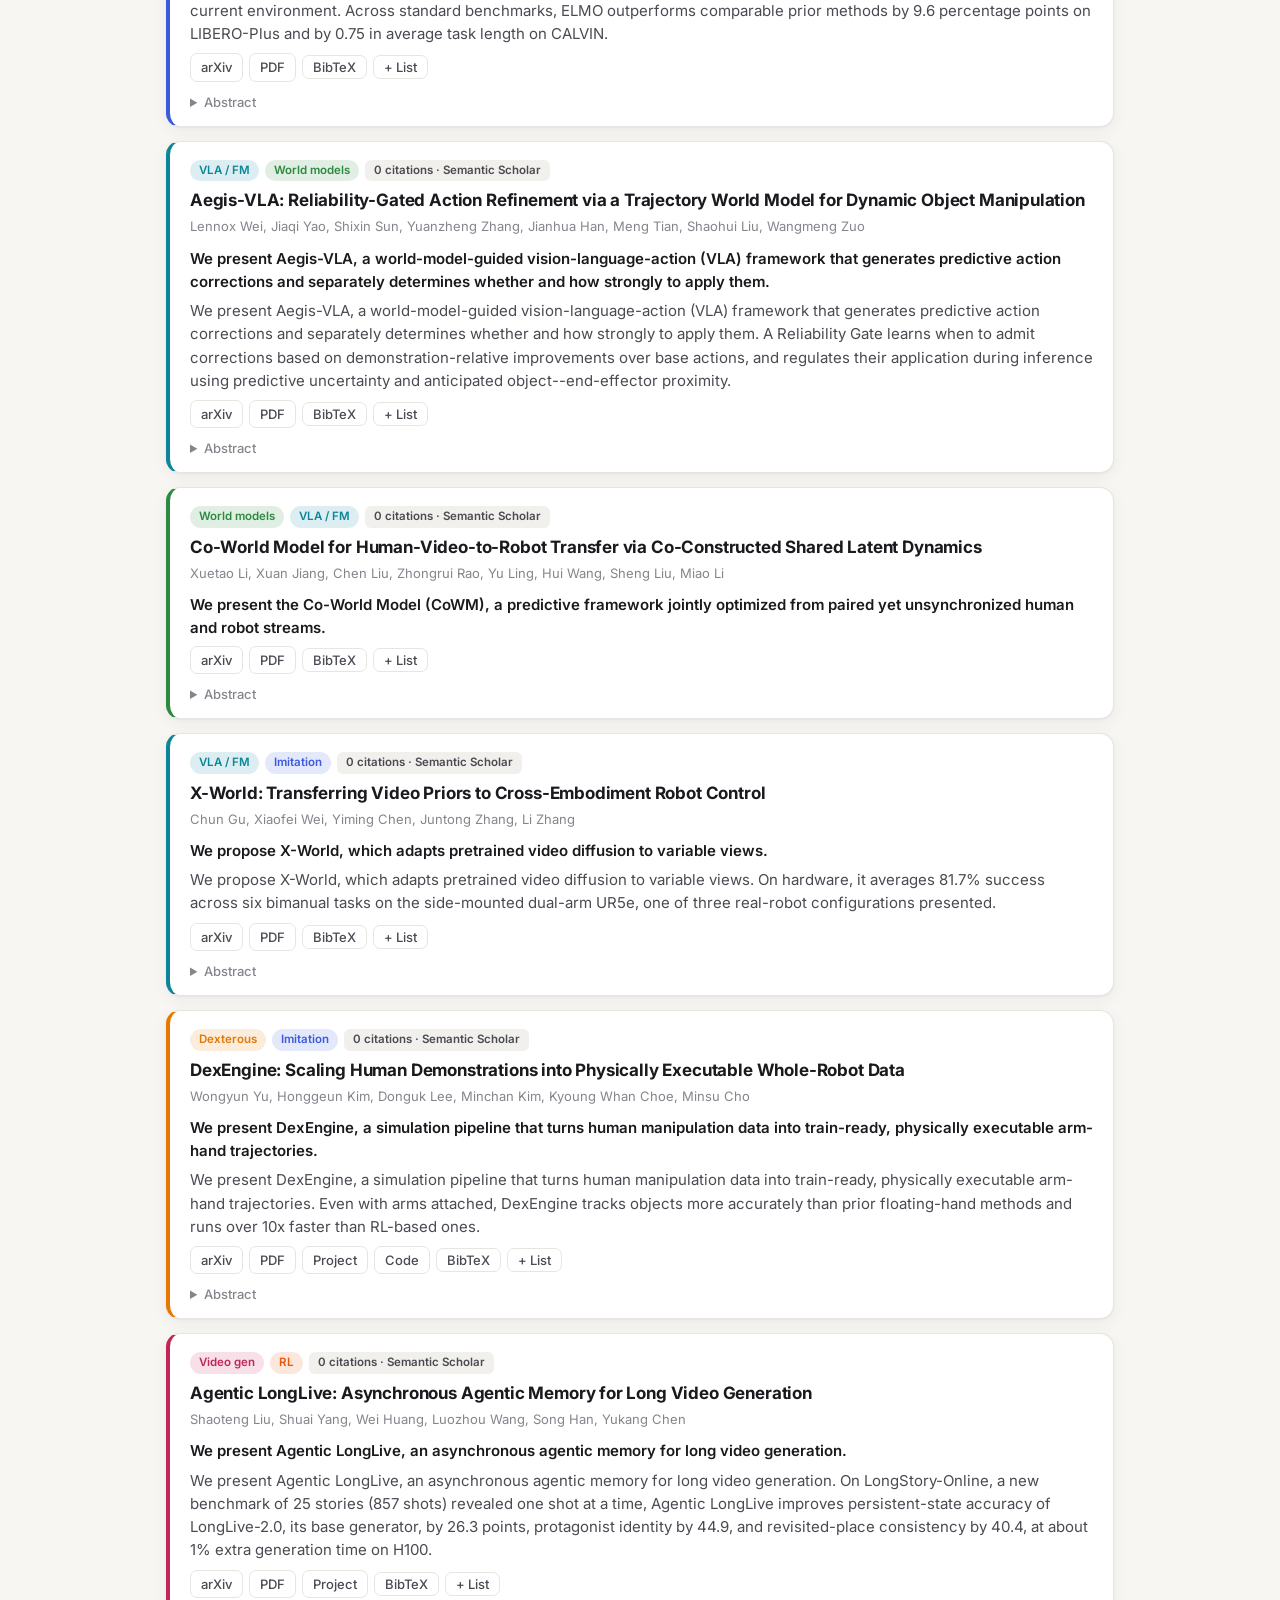
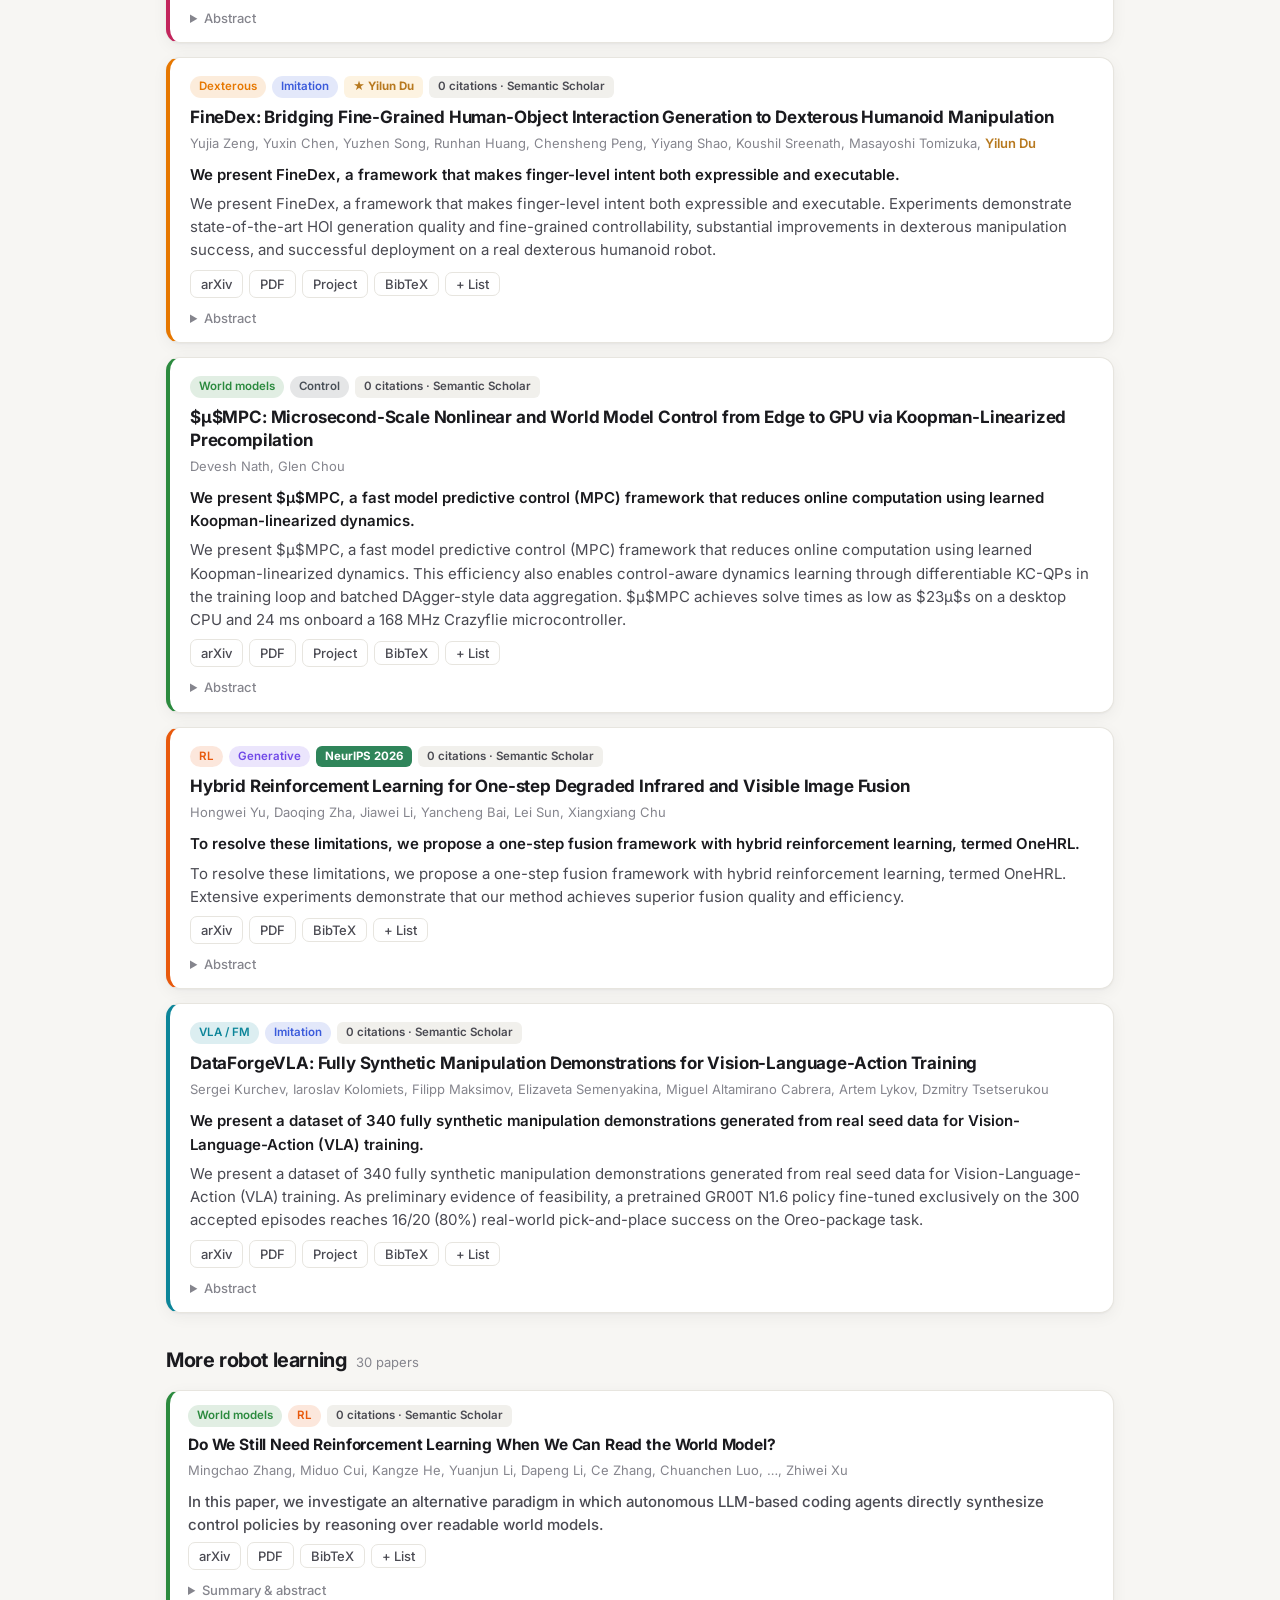
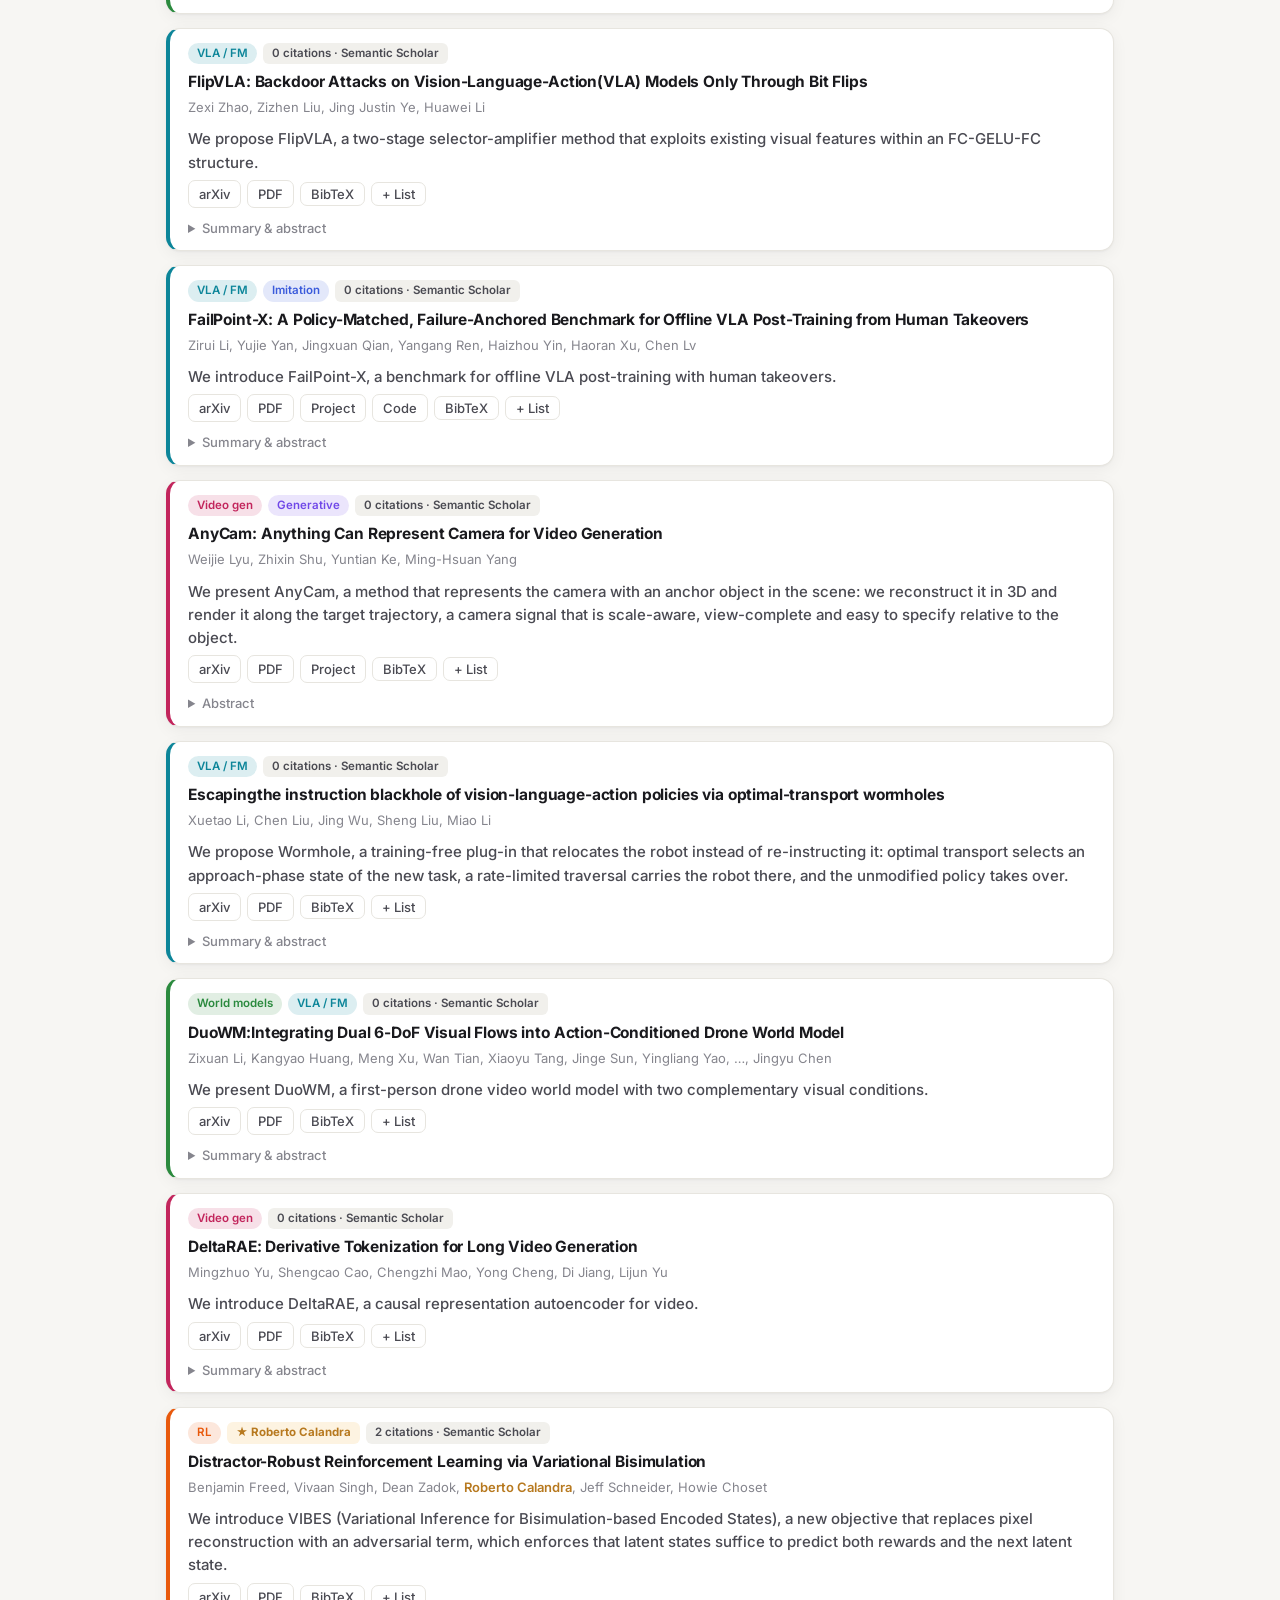
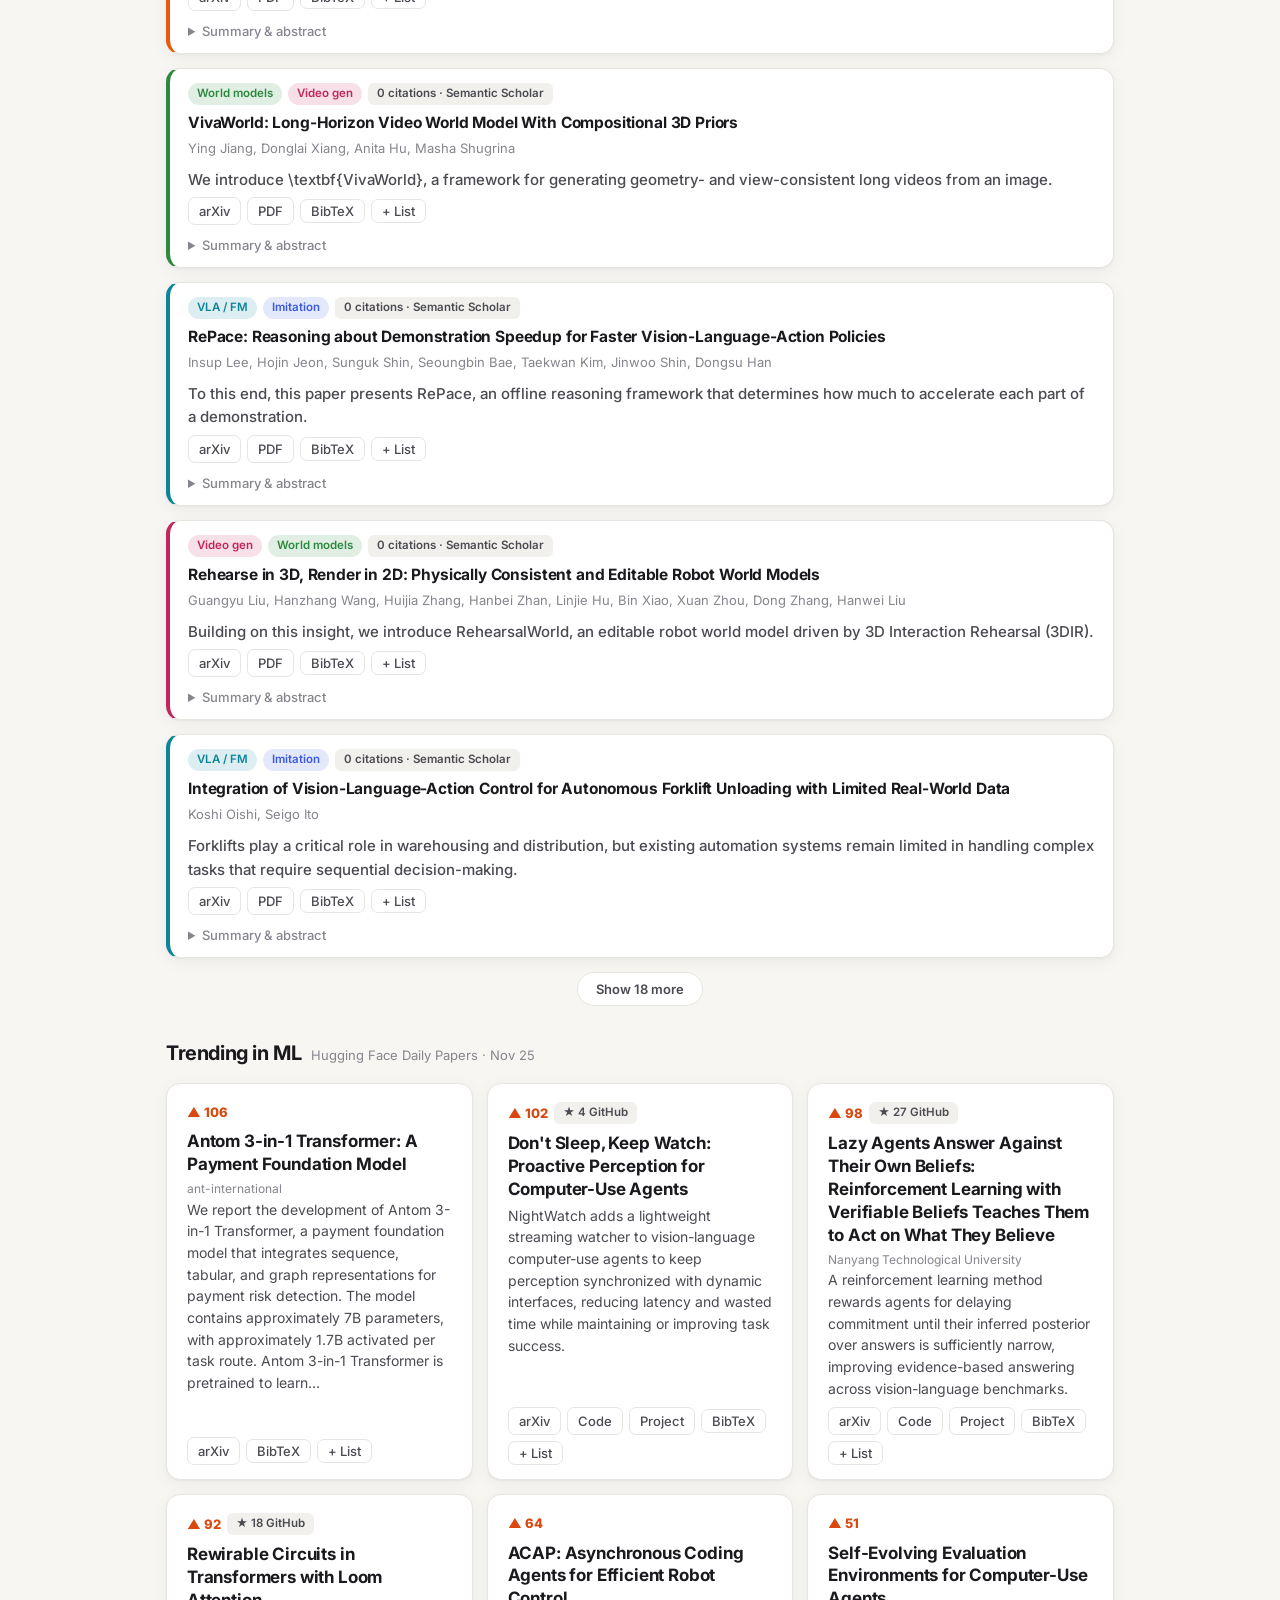
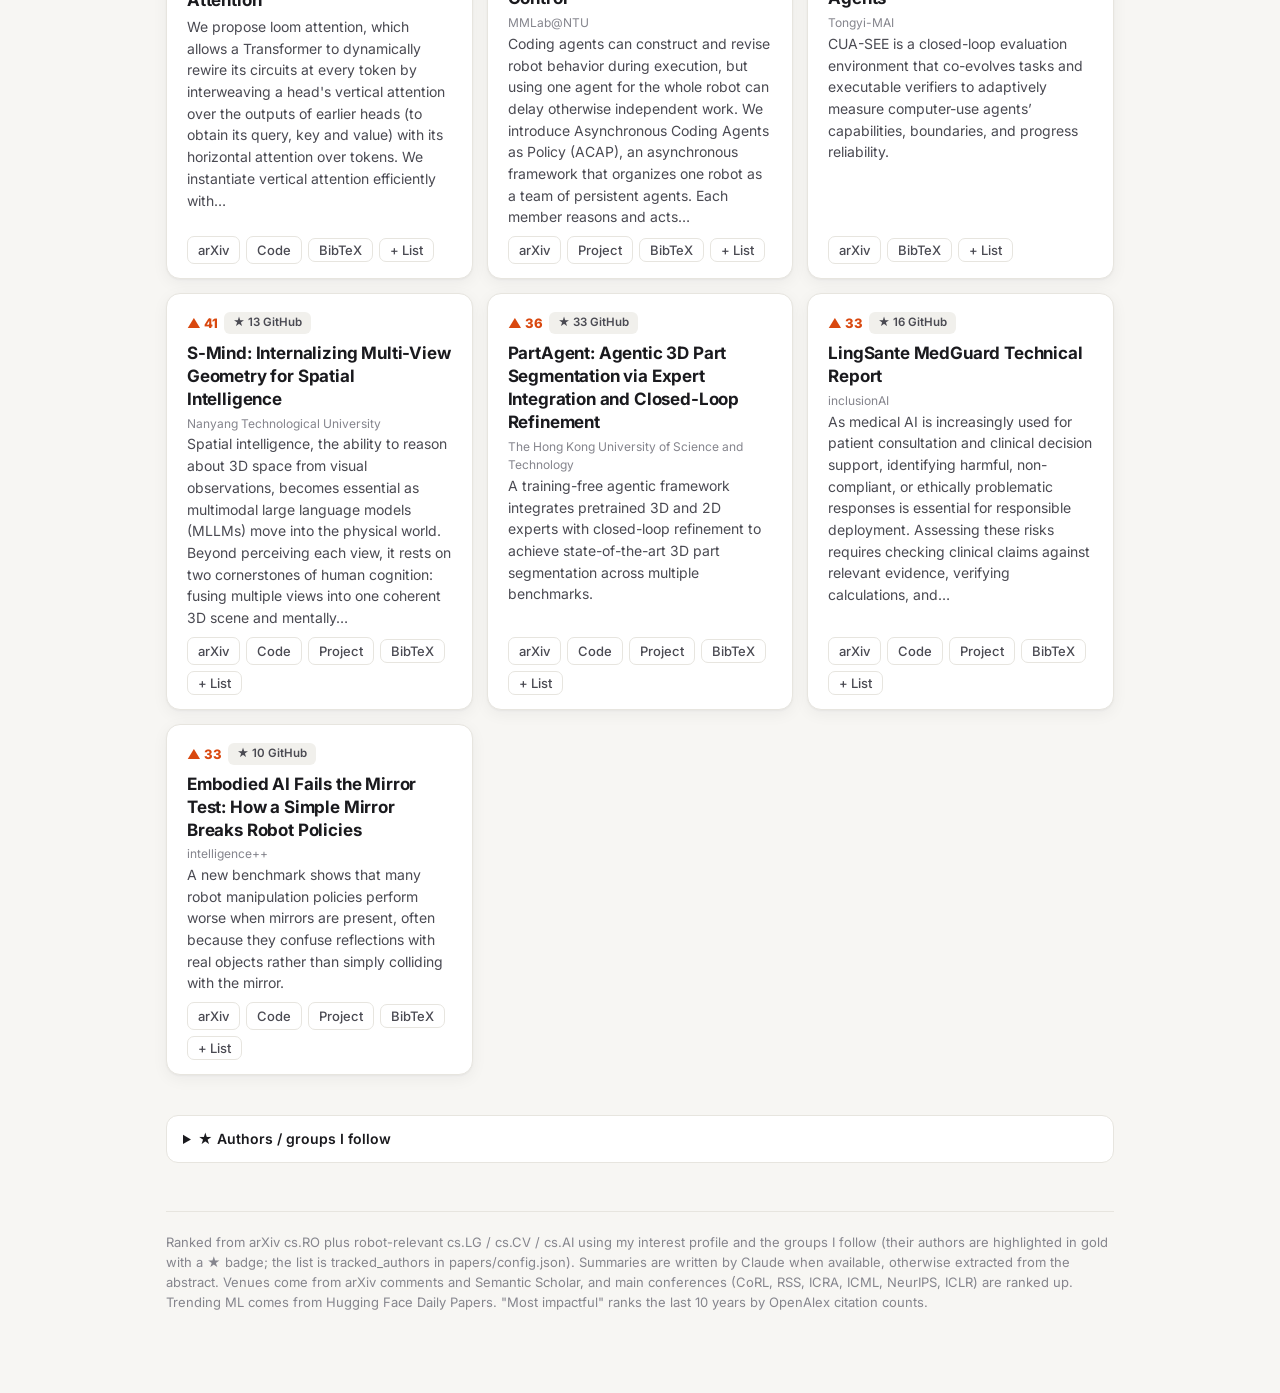
==== commit b3a9efa5: "Papers: add Agentic robotics topic (keywords, rating guide, impact list, chip); retag digest Co-Auth" ====
--- a/papers/index.html
+++ b/papers/index.html
@@ -14,21 +14,21 @@
       --bg: #f7f6f3; --surface: #ffffff; --surface-2: #f1f0ec; --fg: #1a1a1e; --fg-2: #4a4a52; --muted: #85858d;
       --line: #e7e5df; --accent: #3b5bdb; --accent-soft: #e8edff; --gold: #b7791f; --gold-soft: #fdf3e1;
       --green: #2f855a; --green-soft: #e3f4ea; --red: #d9480f; --shadow: 0 1px 2px rgba(20,20,30,.04), 0 4px 16px rgba(20,20,30,.05);
-      --t-RL:#e8590c; --t-RLGen:#d6336c; --t-IL:#3b5bdb; --t-GenModel:#7048e8; --t-FM:#0c8599; --t-Video:#c2255c; --t-WM:#2b8a3e; --t-Dex:#e67700; --t-Tactile:#a61e4d; --t-Control:#495057; --t-Other:#868e96;
+      --t-RL:#e8590c; --t-RLGen:#d6336c; --t-IL:#3b5bdb; --t-GenModel:#7048e8; --t-FM:#0c8599; --t-Video:#c2255c; --t-WM:#2b8a3e; --t-Dex:#e67700; --t-Tactile:#a61e4d; --t-Agentic:#5f3dc4; --t-Control:#495057; --t-Other:#868e96;
     }
     @media (prefers-color-scheme: dark) {
       :root:not([data-theme="light"]) {
         --bg: #111114; --surface: #1a1a1f; --surface-2: #232329; --fg: #ededf0; --fg-2: #bdbdc5; --muted: #8b8b95;
         --line: #2b2b33; --accent: #8ea4ff; --accent-soft: #1f2645; --gold: #f2b84b; --gold-soft: #2e2516;
         --green: #63c58f; --green-soft: #15291e; --red: #ff8a50; --shadow: 0 1px 2px rgba(0,0,0,.3), 0 4px 16px rgba(0,0,0,.25);
-        --t-RL:#ff8c42; --t-RLGen:#f06595; --t-IL:#748ffc; --t-GenModel:#9775fa; --t-FM:#3bc9db; --t-Video:#f783ac; --t-WM:#69db7c; --t-Dex:#ffa94d; --t-Tactile:#faa2c1; --t-Control:#adb5bd; --t-Other:#adb5bd;
+        --t-RL:#ff8c42; --t-RLGen:#f06595; --t-IL:#748ffc; --t-GenModel:#9775fa; --t-FM:#3bc9db; --t-Video:#f783ac; --t-WM:#69db7c; --t-Dex:#ffa94d; --t-Tactile:#faa2c1; --t-Agentic:#b197fc; --t-Control:#adb5bd; --t-Other:#adb5bd;
       }
     }
     :root[data-theme="dark"] {
       --bg: #111114; --surface: #1a1a1f; --surface-2: #232329; --fg: #ededf0; --fg-2: #bdbdc5; --muted: #8b8b95;
       --line: #2b2b33; --accent: #8ea4ff; --accent-soft: #1f2645; --gold: #f2b84b; --gold-soft: #2e2516;
       --green: #63c58f; --green-soft: #15291e; --red: #ff8a50; --shadow: 0 1px 2px rgba(0,0,0,.3), 0 4px 16px rgba(0,0,0,.25);
-      --t-RL:#ff8c42; --t-RLGen:#f06595; --t-IL:#748ffc; --t-GenModel:#9775fa; --t-FM:#3bc9db; --t-Video:#f783ac; --t-WM:#69db7c; --t-Dex:#ffa94d; --t-Tactile:#faa2c1; --t-Control:#adb5bd; --t-Other:#adb5bd;
+      --t-RL:#ff8c42; --t-RLGen:#f06595; --t-IL:#748ffc; --t-GenModel:#9775fa; --t-FM:#3bc9db; --t-Video:#f783ac; --t-WM:#69db7c; --t-Dex:#ffa94d; --t-Tactile:#faa2c1; --t-Agentic:#b197fc; --t-Control:#adb5bd; --t-Other:#adb5bd;
     }
     * { box-sizing: border-box; }
     html { -webkit-text-size-adjust: 100%; }
@@ -192,7 +192,7 @@
 </div>
 
 <script>
-const TOPICS = {Dex:"Dexterous", Tactile:"Tactile", IL:"Imitation", RLGen:"RL × Gen", RL:"RL", GenModel:"Generative", FM:"VLA / FM", WM:"World models", Video:"Video gen", Control:"Control"};
+const TOPICS = {Dex:"Dexterous", Tactile:"Tactile", Agentic:"Agentic", IL:"Imitation", RLGen:"RL × Gen", RL:"RL", GenModel:"Generative", FM:"VLA / FM", WM:"World models", Video:"Video gen", Control:"Control"};
 const MAIN = ["CoRL","RSS","ICRA","ICML","NeurIPS","ICLR"];
 // conferences offered as buttons; s2 = Semantic Scholar venue names, rx = matcher for raw venue strings
 const CONF = {
@@ -218,7 +218,7 @@
   for (const [rx, k] of SHORTV) if (rx.test(name)) return k;
   return name.length > 40 ? name.slice(0, 38) + "…" : name;
 }
-const IMPACT_TOPICS = {ML: "ML foundations", GenModel: "Generative", IL: "Imitation", Dex: "Dexterous", Tactile: "Tactile", RL: "RL", RLGen: "RL × Gen", FM: "VLA / FM", WM: "World models", Video: "Video gen", Control: "Control"};
+const IMPACT_TOPICS = {ML: "ML foundations", GenModel: "Generative", IL: "Imitation", Dex: "Dexterous", Tactile: "Tactile", Agentic: "Agentic", RL: "RL", RLGen: "RL × Gen", FM: "VLA / FM", WM: "World models", Video: "Video gen", Control: "Control"};
 const state = { impactTopic: "ML", impactSort: "citations", impact: null, view: "daily", index: [], cur: 0, day: null, best: null, topics: [], topicAny: false, q: "", venue: "all", showAll: false,
   search: {q: "", confs: [], arxiv: false, from: "", to: "", sort: "relevance"}, allPapers: null, sres: null,
   conf: {}, confYear: "all", confN: 25, bestYear: null, yearN: 40 };
@@ -508,21 +508,43 @@
     state.trendAll = [...by.values()].map(p => ({...p, cluster: clusterOf(p)}));
     if (state.view !== "ml") return;
   }
-  const period = state.trendPeriod || "month", cut = new Date(Date.now() - (period === "week" ? 7 : 31) * 864e5).toISOString().slice(0, 10);
-  const f = p => p.day >= cut && (!state.q || (p.title + " " + p.summary + " " + (p.org || "")).toLowerCase().includes(state.q));
-  const items = state.trendAll.filter(f).sort((a, b) => (b.upvotes || 0) - (a.upvotes || 0));
+  const period = state.trendPeriod || "month";
+  const isYear = /^\d{4}$/.test(period);
+  if (isYear && !state.trendArch) {
+    c.innerHTML = '<p class="empty">Loading the monthly archive…</p>';
+    const d = await getJSON("data/trending.json").catch(() => ({months: {}}));
+    state.trendArch = d.months || {};
+    if (state.view !== "ml") return;
+  }
+  const qf = p => !state.q || (p.title + " " + p.summary + " " + (p.org || "")).toLowerCase().includes(state.q);
+  let pool;
+  if (isYear) {  // top papers of each month (from data/trending.json), optionally one month
+    const mon = state.trendMonth, by = new Map();
+    for (const [m, l] of Object.entries(state.trendArch)) if (m.startsWith(period) && (!mon || m === `${period}-${mon}`))
+      for (const p of l) if (!by.has(p.id) || p.upvotes > by.get(p.id).upvotes) by.set(p.id, {...p, cluster: clusterOf(p)});
+    pool = [...by.values()];
+  } else {
+    const cut = new Date(Date.now() - (period === "week" ? 7 : 31) * 864e5).toISOString().slice(0, 10);
+    pool = state.trendAll.filter(p => p.day >= cut);
+  }
+  const items = pool.filter(qf).sort((a, b) => (b.upvotes || 0) - (a.upvotes || 0));
   const groups = [...ML_CLUSTERS.map(([n]) => n), "Other"].map(n => [n, items.filter(p => p.cluster === n)]).filter(([, l]) => l.length);
   const sel = state.trendCluster && groups.some(([n]) => n === state.trendCluster) ? state.trendCluster : null;
   const open = state.trendOpen || (state.trendOpen = {});
-  c.innerHTML = `<div class="filters"><span class="lbl">Period</span>${[["week", "This week"], ["month", "Last 30 days"]].map(([k, v]) => `<button class="chip ${period === k ? "on" : ""}" data-tp="${k}">${v}</button>`).join("")}</div>
+  const nowY = new Date().getUTCFullYear(), yrs = Array.from({length: nowY - 2022}, (_, i) => String(nowY - i));
+  const MONTHS = ["Jan", "Feb", "Mar", "Apr", "May", "Jun", "Jul", "Aug", "Sep", "Oct", "Nov", "Dec"];
+  const monthRow = isYear ? `<div class="filters"><span class="lbl">Month</span><button class="chip ${!state.trendMonth ? "on" : ""}" data-tm2="">Whole year</button>${MONTHS.map((n, i) => {
+      const mm = String(i + 1).padStart(2, "0"); return state.trendArch[`${period}-${mm}`] ? `<button class="chip ${state.trendMonth === mm ? "on" : ""}" data-tm2="${mm}">${n}</button>` : ""; }).join("")}</div>` : "";
+  c.innerHTML = `<div class="filters"><span class="lbl">Period</span>${[["week", "This week"], ["month", "Last 30 days"], ...yrs.map(y => [y, y])].map(([k, v]) => `<button class="chip ${period === k ? "on" : ""}" data-tp="${k}">${v}</button>`).join("")}</div>${monthRow}
     <div class="filters"><span class="lbl">Theme</span><button class="chip ${!sel ? "on" : ""}" data-tc="">All themes</button>${groups.map(([n, l]) => `<button class="chip ${sel === n ? "on" : ""}" data-tc="${esc(n)}">${esc(n)} <span style="opacity:.6">${l.length}</span></button>`).join("")}</div>
-    <p class="note">Most upvoted papers on Hugging Face Daily Papers, grouped by theme so the rest of ML stays visible. Within each theme, sorted by upvotes.</p>
+    <p class="note">Most upvoted papers on Hugging Face Daily Papers, grouped by theme so the rest of ML stays visible. Within each theme, sorted by upvotes.${isYear ? " Year view: the top 50 papers of each month." : ""}</p>
     ${groups.filter(([n]) => !sel || n === sel).map(([n, l]) => {
       const lim = sel || open[n] ? l.length : 6;
       return `<div class="section-h"><h2>${esc(n)}</h2><span>${l.length} papers</span></div><div class="grid">${l.slice(0, lim).map(mlCard).join("")}</div>
         ${l.length > lim ? `<button class="more" data-to="${esc(n)}">Show ${l.length - lim} more ${esc(n.toLowerCase())}</button>` : ""}`;
     }).join("") || '<p class="empty">Nothing trending in this window.</p>'}`;
-  c.querySelectorAll("[data-tp]").forEach(b => b.onclick = () => { state.trendPeriod = b.dataset.tp; renderTrending(c); });
+  c.querySelectorAll("[data-tp]").forEach(b => b.onclick = () => { state.trendPeriod = b.dataset.tp; state.trendMonth = null; state.trendOpen = {}; renderTrending(c); });
+  c.querySelectorAll("[data-tm2]").forEach(b => b.onclick = () => { state.trendMonth = b.dataset.tm2 || null; state.trendOpen = {}; renderTrending(c); });
   c.querySelectorAll("[data-tc]").forEach(b => b.onclick = () => { state.trendCluster = b.dataset.tc || null; renderTrending(c); });
   c.querySelectorAll("[data-to]").forEach(b => b.onclick = () => { open[b.dataset.to] = true; renderTrending(c); });
 }
